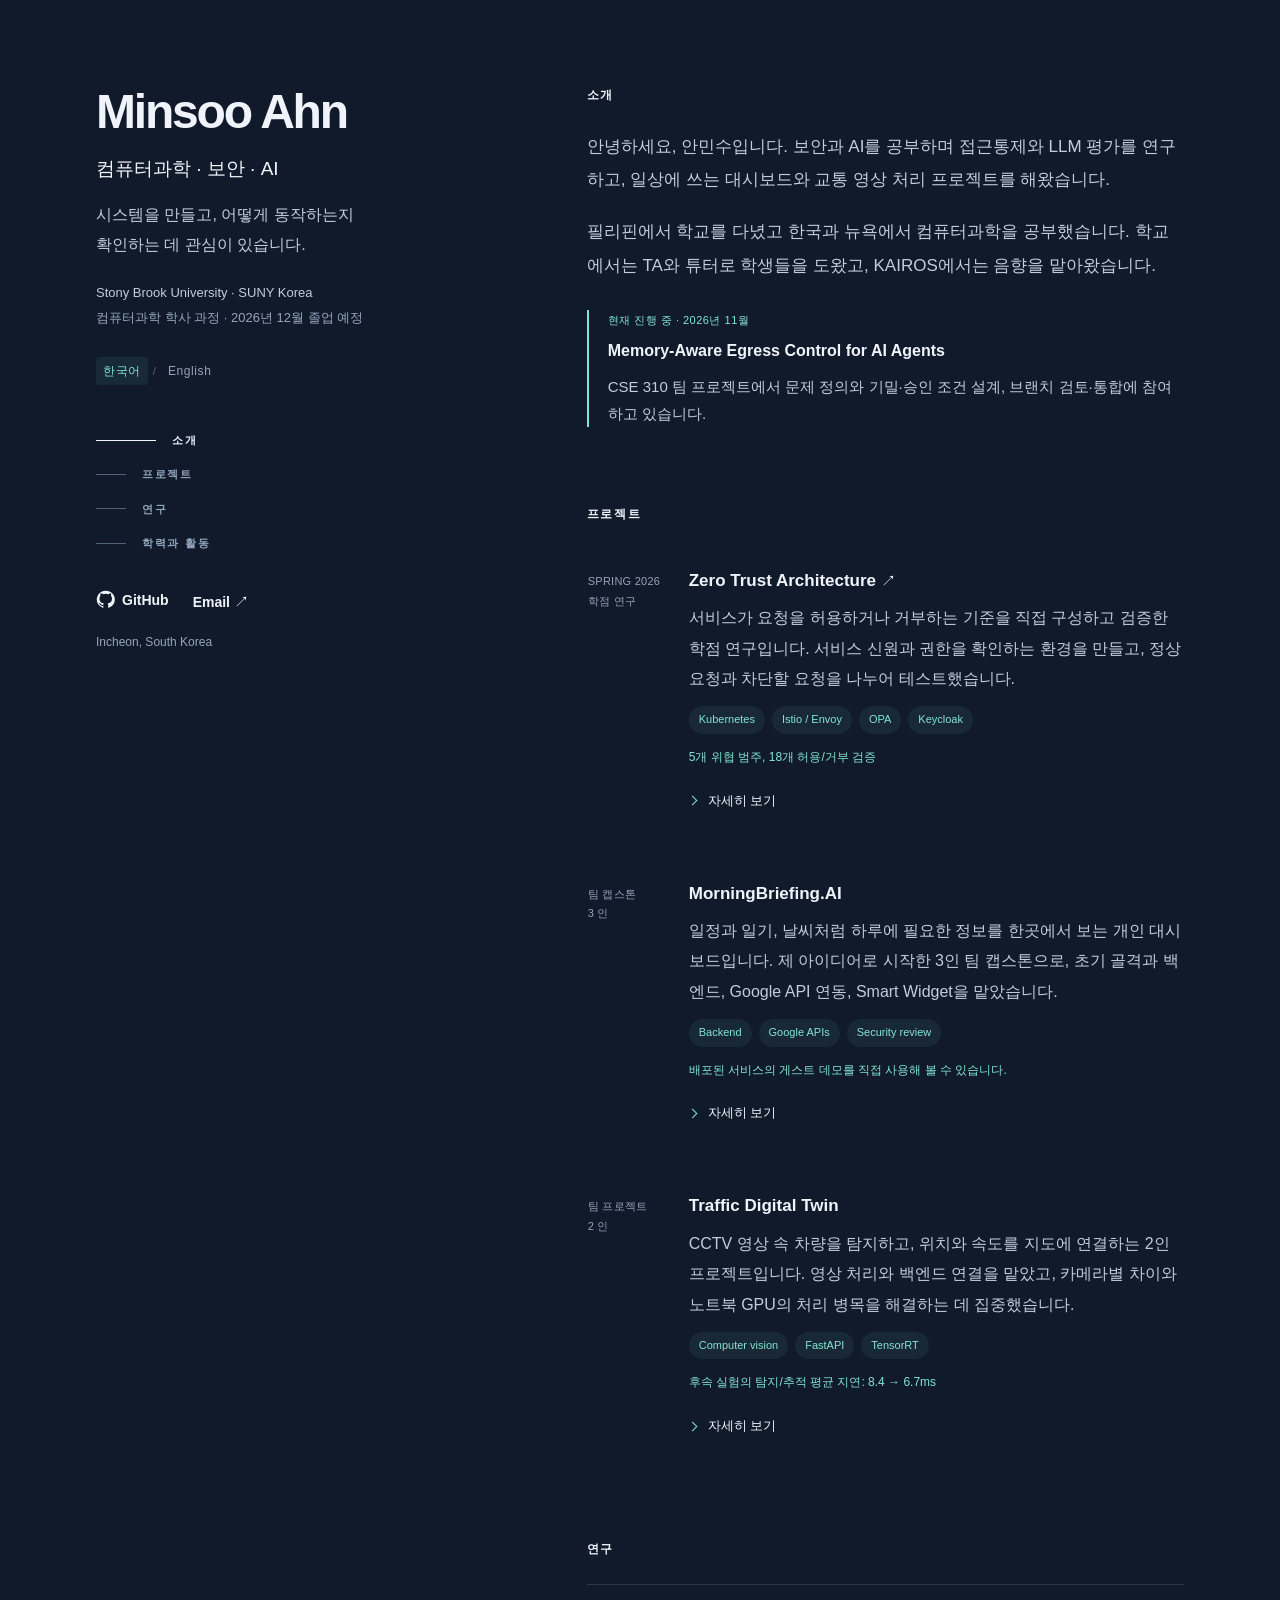
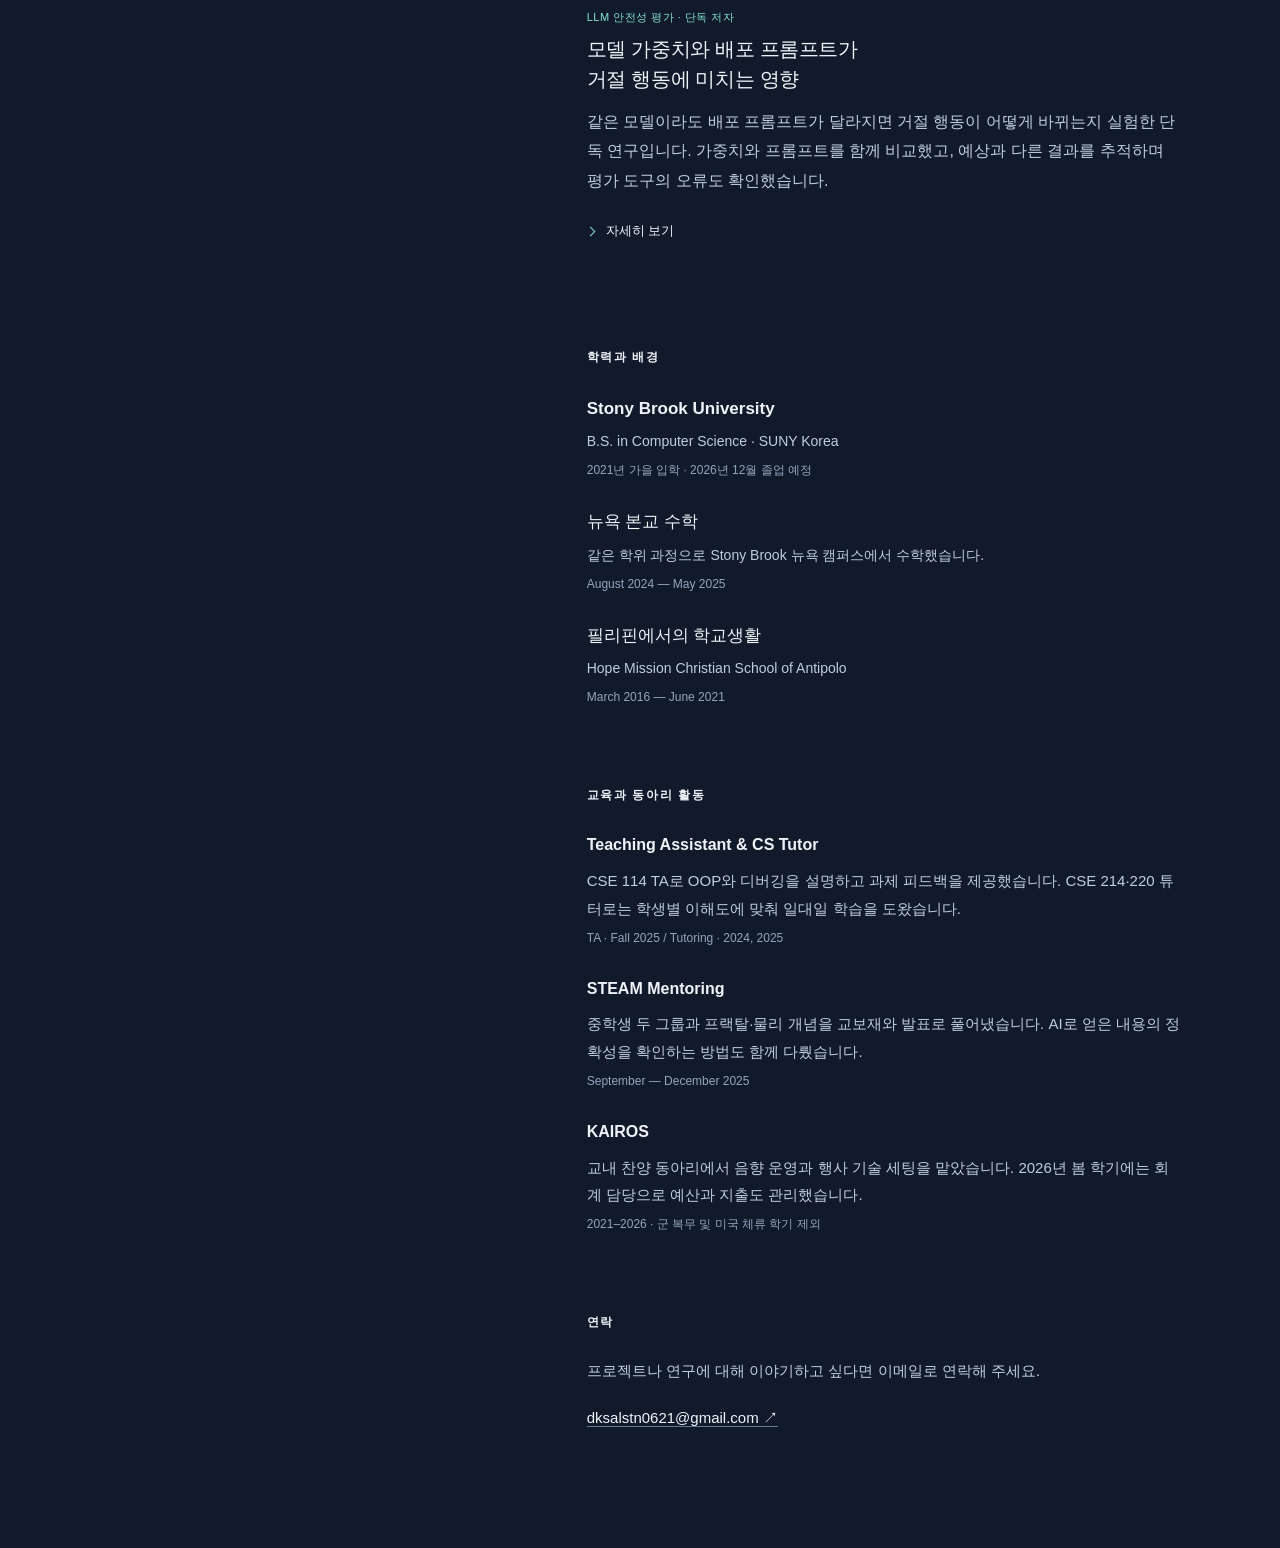
==== index.html @ b1fc82f6 "Publish bilingual personal portfolio" ====
<!doctype html>
<html lang="ko">
<head>
<meta charset="utf-8"><meta name="viewport" content="width=device-width,initial-scale=1">
<meta name="description" content="Minsoo Ahn — computer science, security, and AI. Projects, research, and life at SUNY Korea.">
<title>Minsoo Ahn | Projects & Research</title>
<style>
:root{color-scheme:dark;--bg:#101a2b;--text:#c1ccdc;--title:#f0f4fa;--muted:#93a5bd;--accent:#83e5d0;--line:#29374b}*{box-sizing:border-box}html{scroll-behavior:smooth;scroll-padding-top:44px}body{margin:0;background:var(--bg);color:var(--text);font-family:Inter,"Segoe UI","Noto Sans KR",Arial,sans-serif;font-size:17px;line-height:1.85;-webkit-font-smoothing:antialiased}::selection{background:#83e5d0;color:#101a2b}a{color:inherit;text-decoration:none}a:hover{color:var(--accent)}a:focus-visible,button:focus-visible,summary:focus-visible{outline:2px solid var(--accent);outline-offset:6px}button{font:inherit;cursor:pointer}.skip{position:absolute;top:-80px;left:20px;background:var(--accent);color:var(--bg);padding:8px 16px}.skip:focus{top:10px}.layout{max-width:1216px;margin:auto;padding:0 64px;display:grid;grid-template-columns:44% 56%;gap:0}.profile{position:sticky;top:0;height:100vh;max-height:1050px;padding:86px 52px 45px 0;display:flex;flex-direction:column}.name{font-size:48px;line-height:1.1;letter-spacing:-2.2px;font-weight:720;margin:0 0 16px;color:var(--title)}.role{color:var(--title);font-size:19px;line-height:1.5;margin:0 0 17px;font-weight:500}.lede{font-size:16px;line-height:1.85;max-width:290px;margin:0}.school{font-size:13px;line-height:1.9;margin-top:22px;color:var(--muted)}.school strong{font-weight:500;color:var(--text)}.language{display:flex;gap:5px;margin-top:26px;align-items:center}.language button{background:none;border:0;padding:3px 7px;color:var(--muted);font-size:12px;letter-spacing:.05em}.language button[aria-pressed=true]{color:var(--accent);background:#83e5d014;border-radius:3px}.language span{font-size:11px;color:#54657c}nav{display:grid;gap:14px;margin-top:45px}nav a{display:flex;align-items:center;gap:16px;font-size:11px;font-weight:650;letter-spacing:1.7px;color:var(--muted);width:max-content}nav a:before{content:"";height:1px;width:30px;background:#52627a;transition:width .2s}nav a:hover,nav a[aria-current=true]{color:var(--title)}nav a:hover:before,nav a[aria-current=true]:before{width:60px;background:var(--title)}.social{display:flex;gap:24px;margin-top:auto;padding-top:35px;font-size:14px;font-weight:550;color:var(--title)}.social svg{width:19px;height:19px;vertical-align:-4px;margin-right:7px}.location{margin-top:15px;color:var(--muted);font-size:12px}main{padding:84px 0 40px 12px;min-width:0}section{margin-bottom:76px;scroll-margin-top:35px}h2{font-size:12px;letter-spacing:1.6px;font-weight:650;color:var(--title);margin:0 0 24px;text-transform:uppercase}p{margin:0 0 19px}strong{font-weight:550;color:var(--title)}.about p{line-height:1.95}.inline{color:var(--title);border-bottom:1px solid #65768e}.current{border-left:2px solid var(--accent);padding-left:19px;margin-top:28px}.eyebrow{font-size:11px;letter-spacing:.5px;color:var(--accent);margin-bottom:6px}.current h3{font-size:16px;color:var(--title);margin:0 0 7px;font-weight:550}.current p{font-size:15px;line-height:1.8;margin:0}.entry{display:grid;grid-template-columns:84px 1fr;gap:17px;margin:0 -17px 15px;padding:18px 17px;border:1px solid transparent;border-radius:6px;transition:background .15s,border-color .15s}.entry:hover{background:#c1ccdc05;border-color:#c1ccdc12}.entry .date{font-size:11px;line-height:1.8;color:var(--muted);padding-top:4px;letter-spacing:.25px}.entry h3{font-size:17px;line-height:1.55;color:var(--title);font-weight:550;margin:0 0 9px}.entry h3 a:hover{color:var(--accent)}.entry p{font-size:15px;line-height:1.9;margin-bottom:12px}.entry .detail{font-size:14px;color:var(--muted)}.tags{display:flex;flex-wrap:wrap;gap:7px;font-size:11px;line-height:1.6}.tags span{color:var(--accent);background:#83e5d011;border-radius:20px;padding:5px 10px}.paper{padding:22px 0;border-top:1px solid var(--line)}.paper h3{font-size:20px;line-height:1.5;margin:0 0 13px;color:var(--title);font-weight:550;letter-spacing:-.35px}.paper p{font-size:15px}.small-link{font-size:13px;font-weight:550;color:var(--accent)}.school-entry{margin-bottom:25px}.school-entry h3{font-size:17px;font-weight:550;color:var(--title);margin:0 0 5px}.school-entry p{font-size:14px;margin:0 0 4px}.meta{color:var(--muted);font-size:12px}.community-item{margin-bottom:25px}.community-item h3{font-size:16px;font-weight:550;color:var(--title);margin:0 0 7px}.community-item p{font-size:15px;margin-bottom:4px}.contact{font-size:15px}[hidden]{display:none!important}body[data-lang=ko] [lang=en],body[data-lang=en] [lang=ko]{display:none}.arrow{font-size:15px;display:inline-block;transition:transform .15s}a:hover .arrow{transform:translate(2px,-2px)}@media(min-width:1500px){.layout{max-width:1320px;grid-template-columns:45% 55%;padding:0 90px}.profile{padding-top:105px}main{padding-top:103px}}@media(max-width:960px){.layout{display:block;max-width:760px;padding:0 36px}.profile{position:relative;height:auto;max-height:none;padding:60px 0 40px}.name{font-size:43px}.lede{max-width:450px}.school{margin-top:16px}.language{position:absolute;right:0;top:36px}nav{display:flex;gap:22px;flex-wrap:wrap;margin-top:30px}nav a:before{display:none}nav a{letter-spacing:.7px}.social{margin-top:25px;padding-top:0}.location{margin-top:8px}main{padding:22px 0 35px}section{margin-bottom:60px}}@media(max-width:480px){body{font-size:16px}.layout{padding:0 24px}.profile{padding-top:69px}.name{font-size:40px}.role{font-size:17px}.lede{font-size:15px}.language{top:19px;right:-7px}.entry{grid-template-columns:1fr;gap:6px;margin-left:-10px;margin-right:-10px;padding:14px 10px}.entry .date{padding:0}.entry .date br{display:none}.entry h3{font-size:17px}nav{gap:16px}nav a{font-size:10px}main{padding-top:15px}.paper h3{font-size:19px}.social{gap:23px}}@media(prefers-reduced-motion:reduce){html{scroll-behavior:auto}*{transition:none!important}}

.artifact{margin:20px 0 8px}.artifact a.image-link{display:block;border:1px solid #364359;border-radius:5px;overflow:hidden;background:#152033}.artifact img{display:block;width:100%;height:auto;transition:opacity .2s}.artifact a:hover img{opacity:.88}.artifact figcaption{font-size:12px;line-height:1.8;color:var(--muted);margin-top:10px}.artifact-links{display:flex;flex-wrap:wrap;gap:18px;font-size:12px;color:var(--accent);margin-top:12px}.results{display:flex;gap:29px;margin:17px 0 12px}.results div{display:flex;flex-direction:column-reverse}.results dd{margin:0;color:var(--title);font-size:27px;line-height:1.35;letter-spacing:-.6px}.results dt{font-size:11px;color:var(--muted)}.poster-row{display:grid;grid-template-columns:76px 1fr;gap:17px;align-items:center;margin-top:20px}.poster-row img{display:block;width:76px;height:auto;border-radius:3px}.poster-row p{font-size:12px;line-height:1.8;margin:6px 0 0;color:var(--muted)}.performance{margin-top:21px;border-top:1px solid var(--line);padding-top:16px}.performance h4{font-size:13px;font-weight:550;color:var(--title);margin:0 0 14px}.bar-row{display:grid;grid-template-columns:105px 1fr 52px;align-items:center;gap:10px;margin:9px 0;font-size:11px}.bar-track{height:7px;background:#263449;border-radius:2px;overflow:hidden}.bar{height:100%;background:#8195b2}.bar.fast{background:var(--accent)}.bar-row strong{font-size:12px;text-align:right;white-space:nowrap}.performance .conditions{font-size:11px;color:var(--muted);line-height:1.8;margin-top:12px}.research-figure{margin-top:24px}.research-figure .image-link{background:white;padding:9px}.artifact-note{font-size:11px;color:var(--muted);margin-top:8px}.entry p{font-size:16px}.paper p{font-size:16px}@media(max-width:480px){.results{gap:23px}.bar-row{grid-template-columns:92px 1fr 51px;gap:8px}.artifact figcaption{font-size:12px}}

.entry{margin-bottom:25px}.takeaway{font-size:12px!important;line-height:1.8!important;color:var(--accent);margin:13px 0 7px!important}.project-details{margin-top:15px}.project-details summary{list-style:none;cursor:pointer;display:flex;align-items:center;gap:10px;width:max-content;max-width:100%;padding:5px 0;color:var(--title);font-size:13px;font-weight:500}.project-details summary::-webkit-details-marker{display:none}.project-details summary:before{content:"";display:block;width:6px;height:6px;border-right:1px solid var(--accent);border-bottom:1px solid var(--accent);transform:rotate(-45deg);margin-right:2px;transition:transform .15s}.project-details[open] summary:before{transform:rotate(45deg)}.project-details summary:hover{color:var(--accent)}.project-details .when-open{display:none}.project-details[open] .when-open{display:inline}.project-details[open] .when-closed{display:none}.details-content{border-top:1px solid var(--line);margin-top:17px;padding-top:21px}.project-story p{font-size:16px!important;line-height:1.95!important;margin-bottom:19px!important}.project-story{margin-bottom:27px}.sr-only{position:absolute;width:1px;height:1px;padding:0;margin:-1px;overflow:hidden;clip:rect(0,0,0,0);white-space:nowrap;border:0}.paper .project-details{margin-top:16px}.about p{margin-bottom:19px}@media(max-width:480px){.project-details summary{min-height:44px}.entry{margin-bottom:25px}.project-story p{font-size:16px!important}}

@media(min-width:961px) and (max-height:720px){.profile{padding-top:35px;padding-bottom:20px}.school{margin-top:15px}.language{margin-top:17px}nav{margin-top:28px;gap:10px}.social{padding-top:22px}.location{margin-top:10px}}
</style>
</head>
<body data-lang="ko">
<a class="skip" href="#content"><span lang="ko">본문으로 이동</span><span lang="en">Skip to content</span></a>
<div class="layout">
<header class="profile">
<div>
<h1 class="name">Minsoo Ahn</h1>
<p class="role"><span lang="ko">컴퓨터과학 · 보안 · AI</span><span lang="en">Computer Science · Security · AI</span></p>
<p class="lede"><span lang="ko">시스템을 만들고, 어떻게 동작하는지<br>확인하는 데 관심이 있습니다.</span><span lang="en">Interested in building systems<br>and understanding how they behave.</span></p>
<p class="school"><strong>Stony Brook University · SUNY Korea</strong><br><span lang="ko">컴퓨터과학 학사 과정 · 2026년 12월 졸업 예정</span><span lang="en">B.S. in Computer Science · Expected Dec 2026</span></p>
<div class="language" role="group" aria-label="Language"><button type="button" data-language="ko" aria-pressed="true">한국어</button><span>/</span><button type="button" data-language="en" aria-pressed="false">English</button></div>
<nav aria-label="Main navigation">
<a href="#about" aria-current="true"><span lang="ko">소개</span><span lang="en">ABOUT</span></a>
<a href="#projects"><span lang="ko">프로젝트</span><span lang="en">PROJECTS</span></a>
<a href="#research"><span lang="ko">연구</span><span lang="en">RESEARCH</span></a>
<a href="#background"><span lang="ko">학력과 활동</span><span lang="en">BACKGROUND</span></a>
</nav>
</div>
<div><div class="social"><a href="https://github.com/MinsooAhn02" target="_blank" rel="noopener noreferrer"><svg viewBox="0 0 24 24" fill="currentColor" aria-hidden="true"><path d="M12 .9a11.1 11.1 0 0 0-3.5 21.6c.6.1.8-.2.8-.5v-2c-3.4.7-4.1-1.4-4.1-1.4-.5-1.3-1.3-1.6-1.3-1.6-1.1-.8.1-.7.1-.7 1.2.1 1.8 1.2 1.8 1.2 1 1.8 2.7 1.3 3.4 1 .1-.8.4-1.3.8-1.6-2.7-.3-5.6-1.4-5.6-6.2 0-1.4.5-2.5 1.3-3.4-.1-.3-.6-1.6.1-3.3 0 0 1-.3 3.4 1.3a11.7 11.7 0 0 1 6.2 0C17.8 3.7 18.8 4 18.8 4c.7 1.7.2 3 .1 3.3.8.9 1.3 2 1.3 3.4 0 4.8-2.9 5.9-5.6 6.2.4.4.8 1.1.8 2.2V22c0 .3.2.6.8.5A11.1 11.1 0 0 0 12 .9Z"/></svg>GitHub</a><a href="mailto:dksalstn0621@gmail.com">Email <span class="arrow">↗</span></a></div><p class="location">Incheon, South Korea</p></div>
</header>
<main id="content">
<section id="about" class="about"><h2><span lang="ko">소개</span><span lang="en">About</span></h2>
<p lang="ko">안녕하세요, 안민수입니다. 보안과 AI를 공부하며 접근통제와 LLM 평가를 연구하고, 일상에 쓰는 대시보드와 교통 영상 처리 프로젝트를 해왔습니다.</p>
<p lang="en">Hi, I'm Minsoo. I study security and AI, with work ranging from access control and LLM evaluation to a personal dashboard and traffic video processing.</p>
<p lang="ko">필리핀에서 학교를 다녔고 한국과 뉴욕에서 컴퓨터과학을 공부했습니다. 학교에서는 TA와 튜터로 학생들을 도왔고, KAIROS에서는 음향을 맡아왔습니다.</p>
<p lang="en">I went to school in the Philippines and studied computer science in Korea and New York. On campus, I've supported students as a TA and tutor, and worked on sound for KAIROS.</p>
<div class="current"><div class="eyebrow"><span lang="ko">현재 진행 중 · 2026년 11월</span><span lang="en">CURRENTLY · NOVEMBER 2026</span></div><h3>Memory-Aware Egress Control for AI Agents</h3><p lang="ko">CSE 310 팀 프로젝트에서 문제 정의와 기밀·승인 조건 설계, 브랜치 검토·통합에 참여하고 있습니다.</p><p lang="en">Contributing to problem definition, confidentiality and approval conditions, and branch review and integration in a CSE 310 team project.</p></div>
</section>
<section id="projects"><h2><span lang="ko">프로젝트</span><span lang="en">Selected projects</span></h2>
<article class="entry"><div class="date">SPRING 2026<br> <span lang="ko">학점 연구</span><span lang="en">RESEARCH</span></div><div><h3><a href="https://github.com/MinsooAhn02/ZTA_architecture" target="_blank" rel="noopener noreferrer">Zero Trust Architecture <span class="arrow">↗</span></a></h3><p lang="ko">서비스가 요청을 허용하거나 거부하는 기준을 직접 구성하고 검증한 학점 연구입니다. 서비스 신원과 권한을 확인하는 환경을 만들고, 정상 요청과 차단할 요청을 나누어 테스트했습니다.</p><p lang="en">An independent-study project on how services decide which requests to allow. Built identity and authorization controls, then tested both legitimate requests and requests that should be denied.</p><div class="tags"><span>Kubernetes</span><span>Istio / Envoy</span><span>OPA</span><span>Keycloak</span></div><p class="takeaway"><span lang="ko">5개 위협 범주, 18개 허용/거부 검증</span><span lang="en">5 scenario categories, 18 allow/deny checks</span></p><details class="project-details"><summary><span class="when-closed"><span lang="ko">자세히 보기</span><span lang="en">More details</span></span><span class="when-open"><span lang="ko">접기</span><span lang="en">Show less</span></span><span class="sr-only">: Zero Trust Architecture</span></summary><div class="details-content"><div class="project-story"><p lang="ko">화이트해커 교육에서 Zero Trust를 접한 뒤, 실제 요청이 어떤 기준으로 허용되고 거부되는지 확인해 보고 싶어 교수님께 연구를 제안했습니다. Windows의 WSL 환경에 Kubernetes 샌드박스를 만들고 Istio/Envoy, Keycloak, OPA를 연결했습니다. 매주 구현한 내용과 판단을 설명하고 피드백을 받아 다음 실험에 반영했습니다.</p><p lang="ko">처음에는 가능한 위협을 넓게 다루려 했지만, 그대로는 연구 범위를 정하기 어려웠습니다. 다섯 위협 범주로 좁힌 뒤 정상 요청과 거부되어야 할 요청을 구분해 18개 테스트를 직접 설계하고 실행했습니다. 각 요청이 왜 통과하거나 막혔는지 로그로 확인했습니다.</p><p lang="ko">개념으로 배운 원칙을 실제 시스템에 옮기려면 신뢰할 구성 요소와 검증할 범위를 구체적으로 정해야 했습니다. 아래 자료는 학기 프로젝트에서 확인한 서비스 연결과 테스트 결과입니다.</p><p lang="en">After encountering Zero Trust in a white-hat security course, I proposed an independent study to my professor to see how it works on real requests. I built a Kubernetes sandbox on Windows/WSL and connected Istio/Envoy, Keycloak, and OPA. Each week, I explained my implementation and decisions, then used the feedback to plan the next experiment.</p><p lang="en">I initially tried to cover a broad range of threats, which made the scope difficult to finish. I narrowed it to five categories and designed and ran 18 tests covering requests that should pass and requests that should be denied. Logs helped me check why each request received its result.</p><p lang="en">Turning the principle into a working system required concrete decisions about which components to trust and what to verify. The materials below show the service connections and validation results from the original course project.</p></div>
<dl class="results"><div><dt><span lang="ko">허용·거부 검증</span><span lang="en">allow / deny checks</span></dt><dd>18</dd></div><div><dt><span lang="ko">위협 범주</span><span lang="en">scenario categories</span></dt><dd>5</dd></div></dl>
<figure class="artifact"><a class="image-link" href="assets/zta-topology.png" target="_blank" rel="noopener noreferrer" aria-label="Open Kiali topology image"><img src="assets/zta-topology.png" alt="Kiali service topology showing frontend, backend and test client traffic" loading="lazy" width="719" height="632"></a><figcaption><span lang="ko">실제 Kiali 서비스 토폴로지. 학기 프로젝트의 18개 허용·거부 검증에서 기대한 결과를 확인했습니다.</span><span lang="en">Actual Kiali service topology. All 18 original project allow/deny checks matched their expected outcomes.</span></figcaption></figure>
<div class="artifact-links"><a href="https://github.com/MinsooAhn02/ZTA_architecture/blob/7da747f627fc7f0cb1610208877a1344401f2c87/evidence/test-results.txt" target="_blank" rel="noopener noreferrer"><span lang="ko">검증 로그</span><span lang="en">Validation log</span> ↗</a></div>
</div></details></div></article>
<article class="entry"><div class="date"><span lang="ko">팀 캡스톤</span><span lang="en">TEAM CAPSTONE</span><br> 3 <span lang="ko">인</span><span lang="en">PEOPLE</span></div><div><h3>MorningBriefing.AI</h3><p lang="ko">일정과 일기, 날씨처럼 하루에 필요한 정보를 한곳에서 보는 개인 대시보드입니다. 제 아이디어로 시작한 3인 팀 캡스톤으로, 초기 골격과 백엔드, Google API 연동, Smart Widget을 맡았습니다.</p><p lang="en">A personal dashboard for schedules, diary entries, weather, and other daily information. A three-person capstone that began with my idea; I contributed the initial scaffold, backend, Google API integration, and Smart Widget.</p><div class="tags"><span>Backend</span><span>Google APIs</span><span>Security review</span></div><p class="takeaway"><span lang="ko">배포된 서비스의 게스트 데모를 직접 사용해 볼 수 있습니다.</span><span lang="en">The deployed app can be explored without signing in.</span></p><details class="project-details"><summary><span class="when-closed"><span lang="ko">자세히 보기</span><span lang="en">More details</span></span><span class="when-open"><span lang="ko">접기</span><span lang="en">Show less</span></span><span class="sr-only">: MorningBriefing.AI</span></summary><div class="details-content"><div class="project-story"><p lang="ko">여러 서비스에 흩어진 일상 정보를 한 화면에 모으는 대시보드를 제안하고 팀원 두 명과 만들었습니다. 기능을 따로 구현하는 것뿐 아니라 Google 인증과 외부 API, 저장된 데이터가 실제 화면까지 이어지게 연결하는 일이 필요했습니다. 저는 초기 골격과 백엔드, Google API 연동, Smart Widget에 참여했습니다.</p><p lang="ko">여러 API가 얽히면서 문제가 생겼을 때는 새 기능을 계속 늘리기보다 이미 구현한 기능을 먼저 안정화한 뒤 다음 단계로 넘어갔습니다. 팀원이 만든 부분도 연결과 보안 관점에서 함께 검토했습니다.</p><p lang="ko">일정과 일기가 쌓이는 서비스인 만큼 정보가 어디에 저장되고 전달되는지도 살폈습니다. 외부 AI API 비밀키는 처음부터 서버 함수에서 처리하도록 설계했고, Google 로그인 갱신 토큰은 브라우저 저장 대상에서 제외했습니다. 학기가 끝난 뒤에는 일기 종단간 암호화를 추가했습니다. 아래는 개인 계정에 접속하지 않고도 살펴볼 수 있는 실제 게스트 화면입니다.</p><p lang="en">I proposed a dashboard that brings everyday information from separate services into one screen, then built it with two teammates. Beyond implementing individual features, we needed Google authentication, external APIs, and stored data to work together in the interface. My contributions included the initial scaffold, backend, Google API integration, and Smart Widget.</p><p lang="en">When problems emerged between APIs, I focused on stabilizing existing features before moving on to the next one. I also reviewed teammates' work for integration and security issues.</p><p lang="en">Because the app collects schedules and diary entries, I looked at where information is stored and sent. External AI API secrets were handled by server functions from the start, and Google refresh tokens were excluded from browser storage. After the semester, I added end-to-end encryption for diary entries. The screenshot below is the actual guest experience, without accessing a personal account.</p></div>
<figure class="artifact"><a class="image-link" href="assets/morningbriefing-demo.png" target="_blank" rel="noopener noreferrer" aria-label="Open MorningBriefing demo screenshot"><img src="assets/morningbriefing-demo.png" alt="MorningBriefing actual guest demo: AI briefing, calendar, weather, stocks and trends" loading="lazy" width="1257" height="913"></a><figcaption><span lang="ko">배포된 서비스의 실제 게스트 데모 화면. 일정·날씨·주가 등은 데모용 샘플 데이터입니다.</span><span lang="en">Actual guest demo of the deployed app. Schedules, weather and market figures are sample data.</span></figcaption></figure>
<div class="artifact-links"><a href="https://morningbriefing.dksalstn0621.workers.dev" target="_blank" rel="noopener noreferrer"><span lang="ko">직접 사용해 보기</span><span lang="en">Try the demo</span> ↗</a><a href="https://github.com/MinsooAhn02/CSE_416_3pip" target="_blank" rel="noopener noreferrer">GitHub ↗</a></div>
</div></details></div></article>
<article class="entry"><div class="date"><span lang="ko">팀 프로젝트</span><span lang="en">TEAM PROJECT</span><br> 2 <span lang="ko">인</span><span lang="en">PEOPLE</span></div><div><h3>Traffic Digital Twin</h3><p lang="ko">CCTV 영상 속 차량을 탐지하고, 위치와 속도를 지도에 연결하는 2인 프로젝트입니다. 영상 처리와 백엔드 연결을 맡았고, 카메라별 차이와 노트북 GPU의 처리 병목을 해결하는 데 집중했습니다.</p><p lang="en">A two-person project connecting vehicle detection in CCTV footage to positions and speeds on a map. I worked on video processing and backend integration, with a focus on camera differences and laptop GPU bottlenecks.</p><div class="tags"><span>Computer vision</span><span>FastAPI</span><span>TensorRT</span></div><p class="takeaway"><span lang="ko">후속 실험의 탐지/추적 평균 지연: 8.4 → 6.7ms</span><span lang="en">Later benchmark, mean detection/tracking latency: 8.4 → 6.7ms</span></p><details class="project-details"><summary><span class="when-closed"><span lang="ko">자세히 보기</span><span lang="en">More details</span></span><span class="when-open"><span lang="ko">접기</span><span lang="en">Show less</span></span><span class="sr-only">: Traffic Digital Twin</span></summary><div class="details-content"><div class="project-story"><p lang="ko">CCTV 영상에 차량 탐지 모델을 연결해 교통 상황을 지도에서 볼 수 있게 하자는 아이디어에서 시작했습니다. 두 사람 모두 컴퓨터 비전이 처음이라 필요한 원리를 공부하며 구현 방향을 정했습니다. 저는 알고리즘과 데이터 준비, OpenCV 영상 처리, FastAPI 연결을 맡았고 중간 결과를 함께 보며 접근을 보완했습니다.</p><p lang="ko">카메라마다 촬영 각도와 위치가 다르고 움직임도 있어, 한 영상에 맞춘 방식이 다른 영상에서는 그대로 통하지 않았습니다. 변수를 하나씩 확인하며 위치와 속도 추정 방식을 다듬었습니다. 노트북 GPU의 추론이 입력을 따라가지 못했을 때는 TensorRT 사용을 제안하고 모델을 엔진으로 변환했습니다.</p><p lang="ko">후속 보고서에서는 같은 조건으로 처리 시간을 비교했습니다. 탐지/추적 단계의 평균 지연은 PyTorch CUDA 8.4ms, TensorRT FP16 6.7ms였습니다. 아래에 측정 조건과 실제 화면, 초기 Showcase 포스터를 함께 정리했습니다. 화면과 포스터, 벤치마크는 각각의 버전과 조건을 구분해 보아야 합니다.</p><p lang="en">The project began with an idea to connect CCTV vehicle detection to a map of traffic conditions. Computer vision was new to both of us, so we studied the relevant concepts while deciding how to build it. I worked on algorithms, data preparation, OpenCV processing, and FastAPI integration, and we reviewed intermediate results together.</p><p lang="en">Camera angles, positions, and movement varied, so an approach that worked for one video did not transfer directly to another. I checked the variables one at a time to refine position and speed estimation. When inference on the laptop GPU could not keep up with the input, I proposed TensorRT and converted the model into an engine.</p><p lang="en">A later report compared processing time under the same conditions: mean detection/tracking latency was 8.4ms with PyTorch CUDA and 6.7ms with TensorRT FP16. The conditions, actual interface, and earlier Showcase poster are collected below. They represent different versions and inputs, which are labeled separately.</p></div>
<figure class="artifact"><a class="image-link" href="assets/digital-twin-detection.png" target="_blank" rel="noopener noreferrer" aria-label="Open vehicle detection screenshot"><img src="assets/digital-twin-detection.png" alt="Traffic Digital Twin interface with vehicle detection boxes over a road camera feed" loading="lazy" width="713" height="472"></a><figcaption><span lang="ko">보고서에 수록된 실제 차량 탐지 화면. 아래 벤치마크와는 다른 영상입니다.</span><span lang="en">Actual vehicle detection UI from the report. This image is a different video from the benchmark below.</span></figcaption></figure>
<div class="performance"><h4><span lang="ko">탐지·추적 평균 처리 시간</span><span lang="en">Mean detection & tracking latency</span></h4><div class="bar-row"><span>PyTorch CUDA</span><div class="bar-track"><div class="bar" style="width:100%"></div></div><strong>8.4 ms</strong></div><div class="bar-row"><span>TensorRT FP16</span><div class="bar-track"><div class="bar fast" style="width:79.7619%"></div></div><strong>6.7 ms</strong></div><p class="conditions"><span lang="ko">YOLO26m · RTX 4070 Laptop 8GB · 야간 ITS 영상 1,000프레임/실행 · 워밍업 20프레임 제외 · OC-SORT 고정. YOLO+BoxMOT 단계 측정이며 전체 앱 속도가 아닙니다.</span><span lang="en">YOLO26m · RTX 4070 Laptop 8GB · 1,000 nighttime ITS frames/run · 20 warmup frames excluded · fixed OC-SORT. Measures the YOLO+BoxMOT stage, not the full app.</span></p></div>
<div class="poster-row"><a href="assets/digital-twin-showcase.pdf" target="_blank" rel="noopener noreferrer" aria-label="Open Digital Twin Showcase poster PDF"><img src="assets/digital-twin-poster.png" alt="Digital Twin Spring 2026 Showcase poster by Minsoo Ahn and Dahyun Kwon" loading="lazy" width="1132" height="1600"></a><div><a class="small-link" href="assets/digital-twin-showcase.pdf" target="_blank" rel="noopener noreferrer"><span lang="ko">Showcase 포스터 보기</span><span lang="en">View Showcase poster</span> ↗</a><p><span lang="ko">Spring 2026 · 초기 YOLOv8 버전의 발표 자료. 포스터 수치와 후속 YOLO26 벤치마크는 버전이 다릅니다.</span><span lang="en">Spring 2026 · Earlier YOLOv8 presentation. Its figures belong to a different version from the later YOLO26 benchmark above.</span></p></div></div>
<div class="artifact-links"><a href="https://github.com/MinsooAhn02/DigitalTwin" target="_blank" rel="noopener noreferrer">GitHub ↗</a><a href="https://github.com/MinsooAhn02/DigitalTwin/blob/b2edc1c6c0b178bdbb6f8579c4d9b0982d123a8b/report/report_base.tex#L550-L579" target="_blank" rel="noopener noreferrer"><span lang="ko">측정 조건과 결과</span><span lang="en">Benchmark details</span> ↗</a></div>
</div></details></div></article>
</section>
<section id="research"><h2><span lang="ko">연구</span><span lang="en">Research</span></h2><article class="paper"><div class="eyebrow"><span lang="ko">LLM 안전성 평가 · 단독 저자</span><span lang="en">LLM SAFETY EVALUATION · SOLE AUTHOR</span></div><h3><span lang="ko">모델 가중치와 배포 프롬프트가<br>거절 행동에 미치는 영향</span><span lang="en">How model weights and deployment prompts interact in refusal behavior</span></h3><p lang="ko">같은 모델이라도 배포 프롬프트가 달라지면 거절 행동이 어떻게 바뀌는지 실험한 단독 연구입니다. 가중치와 프롬프트를 함께 비교했고, 예상과 다른 결과를 추적하며 평가 도구의 오류도 확인했습니다.</p><p lang="en">A solo study of how deployment prompts change refusal behavior for the same model. Compared weights and prompts together, and traced unexpected results to errors in the evaluation tools.</p>
<details class="project-details"><summary><span class="when-closed"><span lang="ko">자세히 보기</span><span lang="en">More details</span></span><span class="when-open"><span lang="ko">접기</span><span lang="en">Show less</span></span><span class="sr-only">: LLM safety research</span></summary><div class="details-content"><div class="project-story"><p lang="ko">AI Summer Camp 이후 LLM 보안에 관심이 생겼고, 떠올린 생각이 실제 실험에서도 성립하는지 확인해 보고 싶었습니다. 익숙하지 않은 개념은 AI의 도움을 받아 공부하고 Kaggle에서 직접 실험을 돌렸습니다. 혼자 해결되지 않는 부분은 동료 연구자에게 조언을 구하면서 질문을 구체화했습니다.</p><p lang="ko">연구에서는 모델 가중치와 평가 요청을 유지한 채 배포 프롬프트를 바꾸어 거절 행동을 비교했습니다. 모델 자체를 평가한 결과가 실제 사용 조건에서도 유지되는지 살펴보려는 실험이었습니다. AI는 코드 구현과 분석, 글 정리에도 활용했고 실험 방향과 결과 해석은 직접 판단했습니다.</p><p lang="ko">결과가 이상하게 나온 이유를 따라가다 거절 문장의 따옴표 하나를 탐지기가 놓치고 있다는 사실을 발견했습니다. 응답 길이를 다루는 규칙도 최대 길이 도달과 자발적 종료를 혼동하고 있었습니다. 측정 기준을 고친 뒤 다시 분석해 주요 결과가 유지되는지 확인했고, 한 모델 계열과 정해진 실험 조건에서 관찰한 사례로 정리했습니다.</p><p lang="en">After an AI Summer Camp, I became interested in LLM security and wanted to test whether an idea would hold up in an experiment. I used AI to study unfamiliar concepts and ran experiments on Kaggle. When I could not resolve something alone, I asked fellow researchers for advice and refined the question.</p><p lang="en">I kept model weights and evaluation requests fixed while changing the deployment prompt to compare refusal behavior. The aim was to see whether an assessment of the model would hold across different usage conditions. I also used AI for implementation, analysis, and writing, while making the decisions about experiment direction and interpretation myself.</p><p lang="en">Following up on unexpected results, I found that the refusal detector missed a typographic apostrophe in a refusal phrase. A length rule also confused reaching the generation limit with stopping voluntarily. I corrected the measurement rules and reanalyzed the results to check whether the main findings held, keeping the conclusions within one model family and the tested conditions.</p></div><p class="artifact-note"><span lang="ko">실험 범위: Llama-3.1-8B, 조건별 유해 프롬프트 313개, 학습 시드 3개. 한 모델 계열에서 관찰한 결과입니다.</span><span lang="en">Scope: Llama-3.1-8B, 313 harmful prompts per cell, and three training seeds. The findings cover one model family.</span></p>

</div></details></article></section>
<section id="background"><h2><span lang="ko">학력과 배경</span><span lang="en">Education & background</span></h2><div class="school-entry"><h3>Stony Brook University</h3><p>B.S. in Computer Science · SUNY Korea</p><div class="meta"><span lang="ko">2021년 가을 입학 · 2026년 12월 졸업 예정</span><span lang="en">Fall 2021 — Expected December 2026</span></div></div><div class="school-entry"><h3><span lang="ko">뉴욕 본교 수학</span><span lang="en">A year in New York</span></h3><p lang="ko">같은 학위 과정으로 Stony Brook 뉴욕 캠퍼스에서 수학했습니다.</p><p lang="en">Studied at Stony Brook's New York campus as part of the same degree.</p><div class="meta">August 2024 — May 2025</div></div><div class="school-entry"><h3><span lang="ko">필리핀에서의 학교생활</span><span lang="en">School in the Philippines</span></h3><p>Hope Mission Christian School of Antipolo</p><div class="meta">March 2016 — June 2021</div></div></section>
<section id="community"><h2><span lang="ko">교육과 동아리 활동</span><span lang="en">Teaching & community</span></h2><div class="community-item"><h3>Teaching Assistant & CS Tutor</h3><p lang="ko">CSE 114 TA로 OOP와 디버깅을 설명하고 과제 피드백을 제공했습니다. CSE 214·220 튜터로는 학생별 이해도에 맞춰 일대일 학습을 도왔습니다.</p><p lang="en">Explained OOP and debugging and provided assignment feedback as a CSE 114 TA. As a CSE 214/220 tutor, offered one-to-one support tailored to each student's understanding.</p><div class="meta">TA · Fall 2025 / Tutoring · 2024, 2025</div></div><div class="community-item"><h3>STEAM Mentoring</h3><p lang="ko">중학생 두 그룹과 프랙탈·물리 개념을 교보재와 발표로 풀어냈습니다. AI로 얻은 내용의 정확성을 확인하는 방법도 함께 다뤘습니다.</p><p lang="en">Helped two groups of middle-school students explain fractals and physics through teaching materials and presentations, including how to check information obtained from AI.</p><div class="meta">September — December 2025</div></div><div class="community-item"><h3>KAIROS</h3><p lang="ko">교내 찬양 동아리에서 음향 운영과 행사 기술 세팅을 맡았습니다. 2026년 봄 학기에는 회계 담당으로 예산과 지출도 관리했습니다.</p><p lang="en">Handled sound operations and technical setup for a campus praise and worship club. Also managed its budget and expenses as Finance Officer in Spring 2026.</p><div class="meta"><span lang="ko">2021–2026 · 군 복무 및 미국 체류 학기 제외</span><span lang="en">2021–2026 · Excluding military service and semesters in the US</span></div></div></section>
<section class="contact" id="contact"><h2><span lang="ko">연락</span><span lang="en">Get in touch</span></h2><p lang="ko">프로젝트나 연구에 대해 이야기하고 싶다면 이메일로 연락해 주세요.</p><p lang="en">If you'd like to talk about a project or research, feel free to email me.</p><a class="inline" href="mailto:dksalstn0621@gmail.com">dksalstn0621@gmail.com <span class="arrow">↗</span></a></section>
</main></div>
<script>
const buttons = document.querySelectorAll('[data-language]');
function setLanguage(language) {
  if (!['ko', 'en'].includes(language)) return;
  document.body.dataset.lang = language;
  document.documentElement.lang = language;
  buttons.forEach(button => button.setAttribute('aria-pressed', String(button.dataset.language === language)));
}
buttons.forEach(button => button.addEventListener('click', () => setLanguage(button.dataset.language)));
const navigation = [...document.querySelectorAll('nav a')];
const observer = new IntersectionObserver(entries => {
  const visible = entries.filter(entry => entry.isIntersecting).sort((a,b) => a.boundingClientRect.top - b.boundingClientRect.top);
  if (!visible.length) return;
  navigation.forEach(link => link.setAttribute('aria-current', String(link.hash === '#' + visible[0].target.id)));
}, {rootMargin:'-5% 0px -55% 0px', threshold:0});
navigation.forEach(link => observer.observe(document.querySelector(link.hash)));
console.assert(document.querySelectorAll('h1').length === 1, 'One main heading required');
console.assert(navigation.every(link => document.querySelector(link.hash)), 'Navigation targets must exist');
console.assert(buttons.length === 2, 'Both languages must be available');
</script>
</body></html>
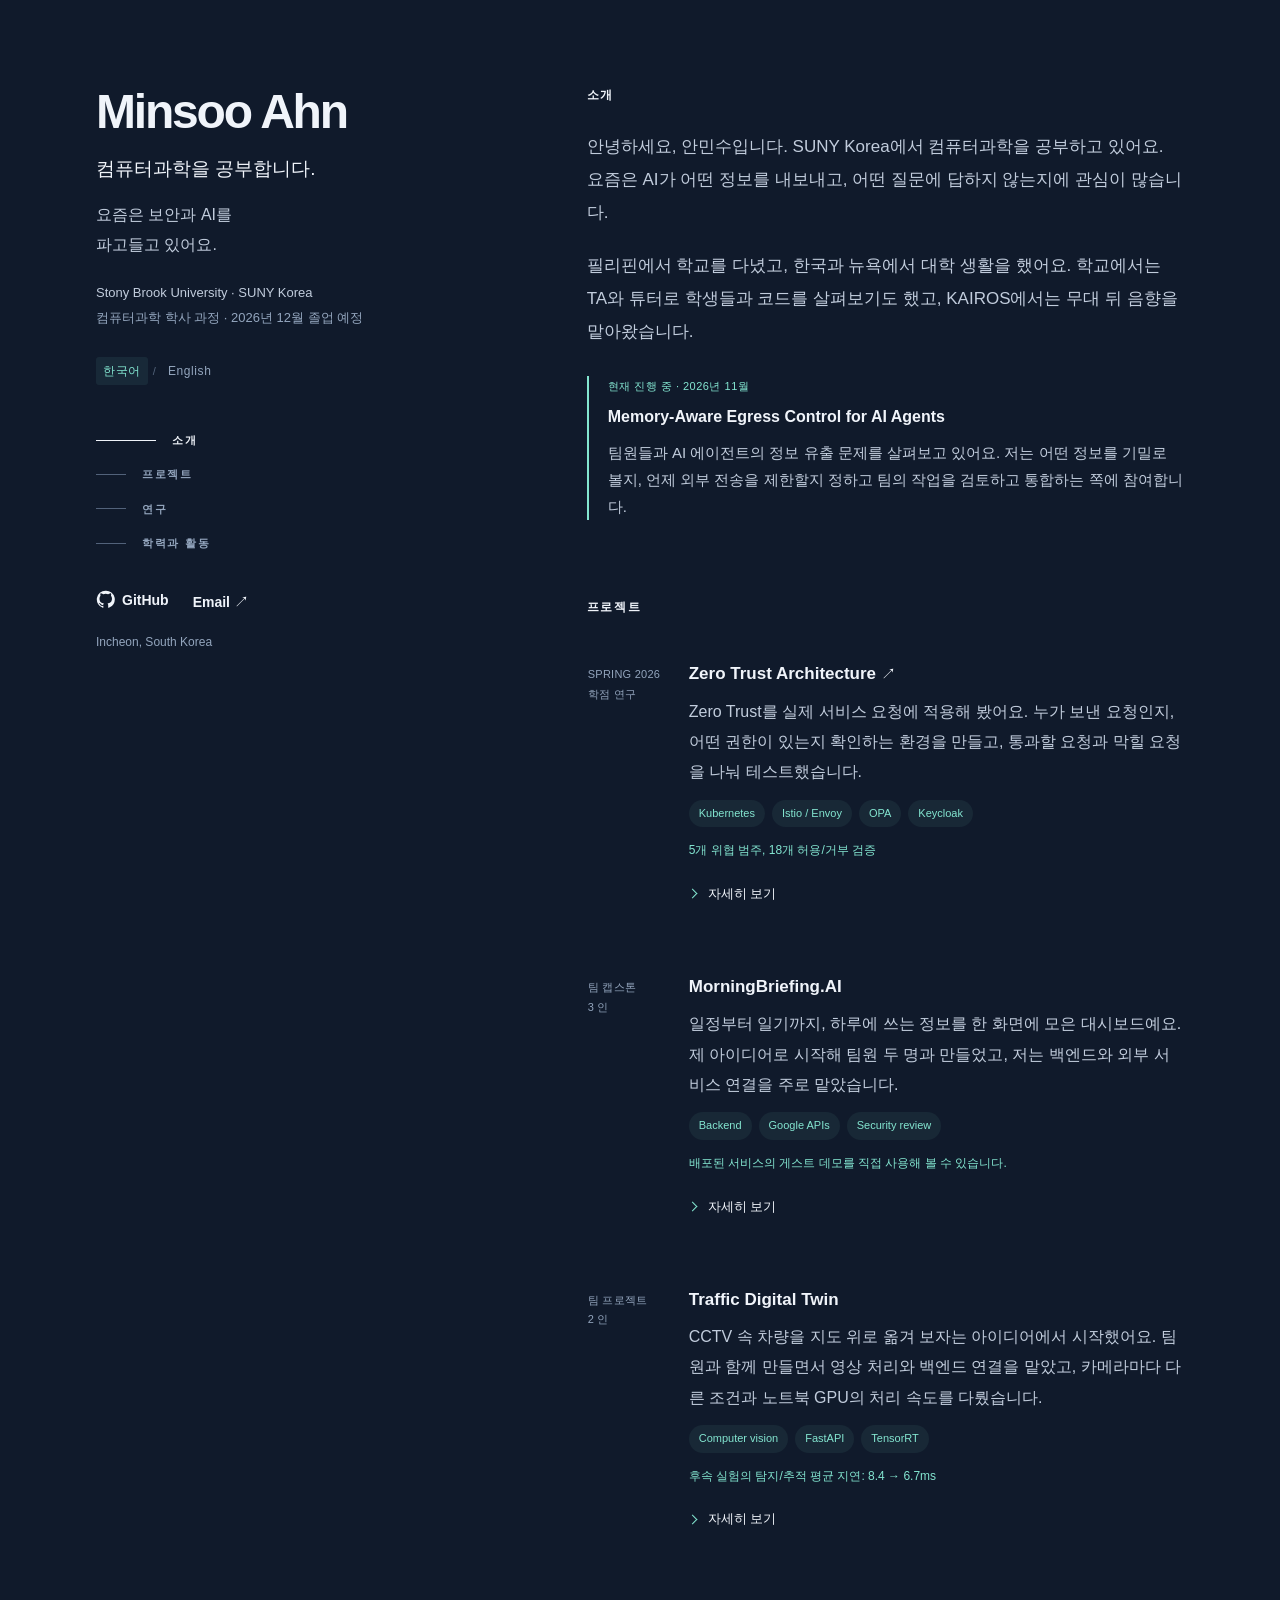
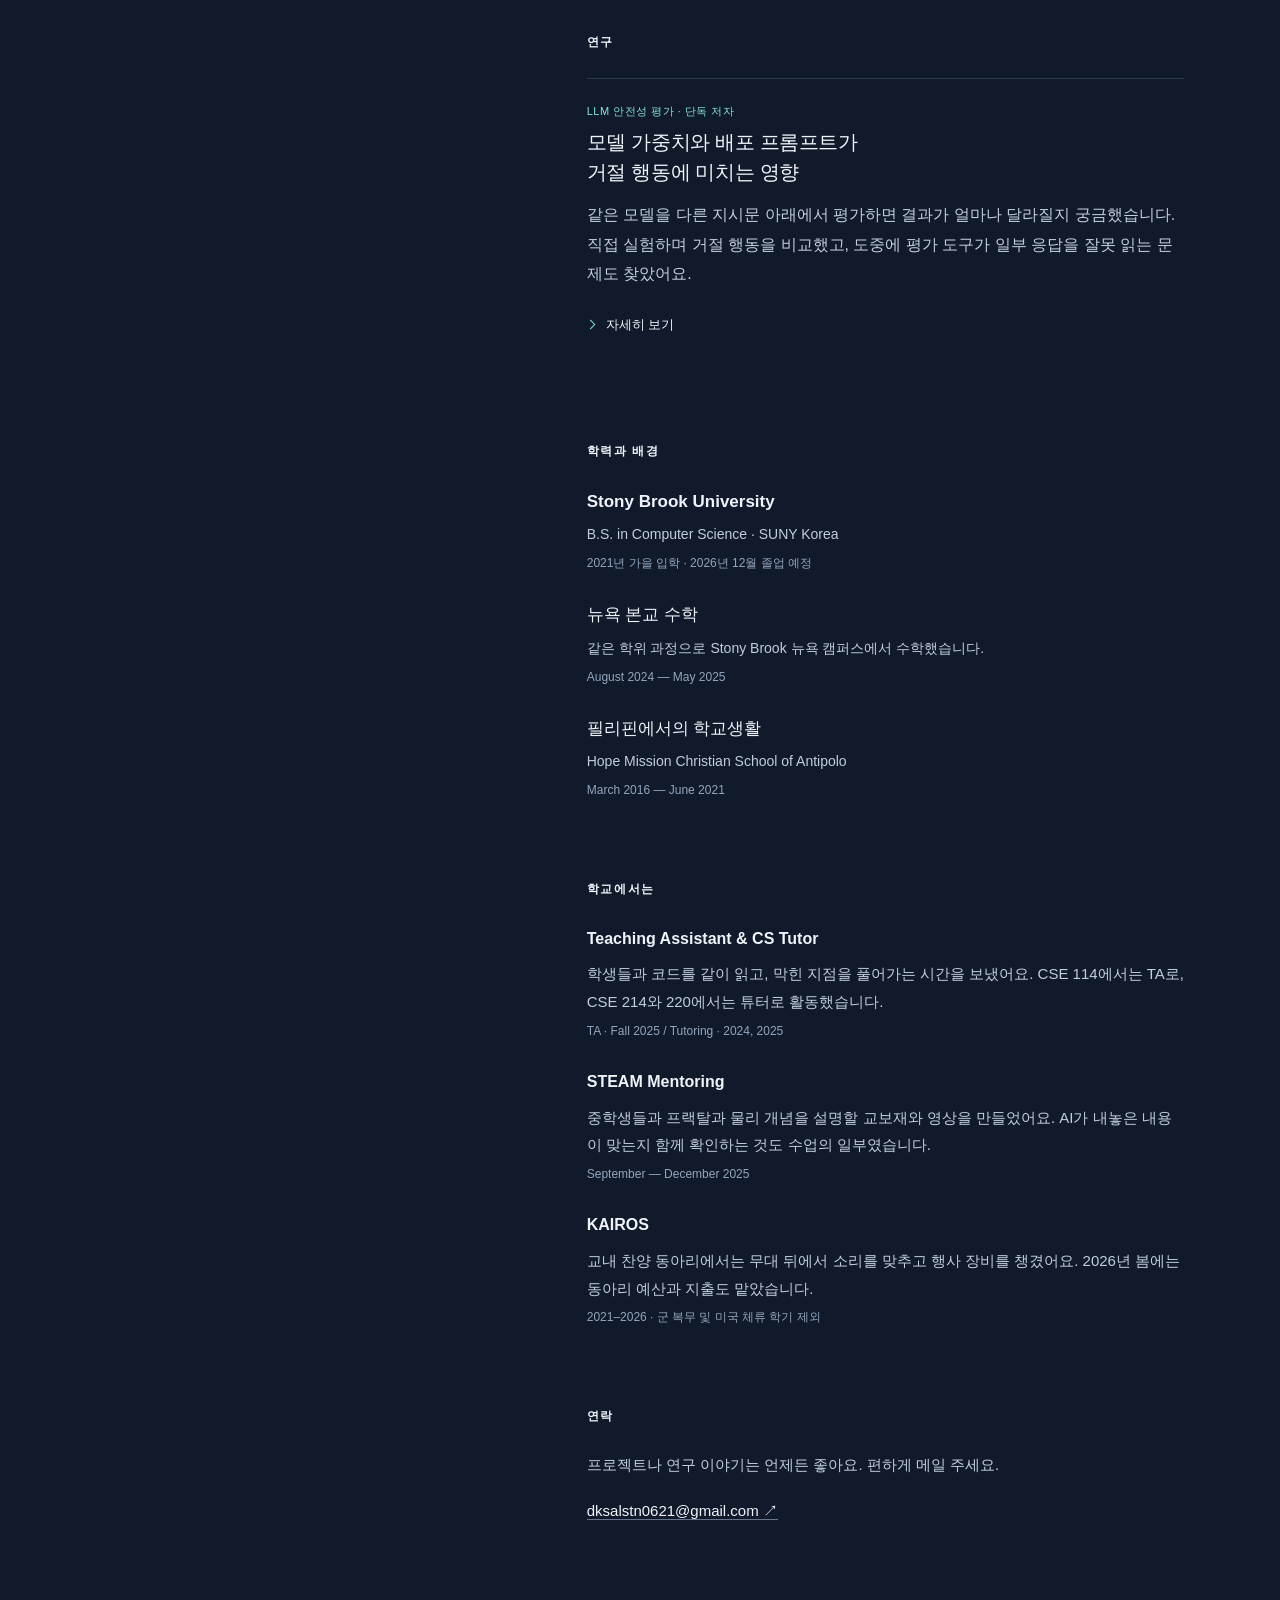
==== commit e9eac44f: "Make portfolio copy more personal and conversational" ====
--- a/index.html
+++ b/index.html
@@ -20,8 +20,8 @@
 <header class="profile">
 <div>
 <h1 class="name">Minsoo Ahn</h1>
-<p class="role"><span lang="ko">컴퓨터과학 · 보안 · AI</span><span lang="en">Computer Science · Security · AI</span></p>
-<p class="lede"><span lang="ko">시스템을 만들고, 어떻게 동작하는지<br>확인하는 데 관심이 있습니다.</span><span lang="en">Interested in building systems<br>and understanding how they behave.</span></p>
+<p class="role"><span lang="ko">컴퓨터과학을 공부합니다.</span><span lang="en">Computer science student</span></p>
+<p class="lede"><span lang="ko">요즘은 보안과 AI를<br>파고들고 있어요.</span><span lang="en">Currently exploring<br>security and AI.</span></p>
 <p class="school"><strong>Stony Brook University · SUNY Korea</strong><br><span lang="ko">컴퓨터과학 학사 과정 · 2026년 12월 졸업 예정</span><span lang="en">B.S. in Computer Science · Expected Dec 2026</span></p>
 <div class="language" role="group" aria-label="Language"><button type="button" data-language="ko" aria-pressed="true">한국어</button><span>/</span><button type="button" data-language="en" aria-pressed="false">English</button></div>
 <nav aria-label="Main navigation">
@@ -35,36 +35,36 @@
 </header>
 <main id="content">
 <section id="about" class="about"><h2><span lang="ko">소개</span><span lang="en">About</span></h2>
-<p lang="ko">안녕하세요, 안민수입니다. 보안과 AI를 공부하며 접근통제와 LLM 평가를 연구하고, 일상에 쓰는 대시보드와 교통 영상 처리 프로젝트를 해왔습니다.</p>
-<p lang="en">Hi, I'm Minsoo. I study security and AI, with work ranging from access control and LLM evaluation to a personal dashboard and traffic video processing.</p>
-<p lang="ko">필리핀에서 학교를 다녔고 한국과 뉴욕에서 컴퓨터과학을 공부했습니다. 학교에서는 TA와 튜터로 학생들을 도왔고, KAIROS에서는 음향을 맡아왔습니다.</p>
-<p lang="en">I went to school in the Philippines and studied computer science in Korea and New York. On campus, I've supported students as a TA and tutor, and worked on sound for KAIROS.</p>
-<div class="current"><div class="eyebrow"><span lang="ko">현재 진행 중 · 2026년 11월</span><span lang="en">CURRENTLY · NOVEMBER 2026</span></div><h3>Memory-Aware Egress Control for AI Agents</h3><p lang="ko">CSE 310 팀 프로젝트에서 문제 정의와 기밀·승인 조건 설계, 브랜치 검토·통합에 참여하고 있습니다.</p><p lang="en">Contributing to problem definition, confidentiality and approval conditions, and branch review and integration in a CSE 310 team project.</p></div>
+<p lang="ko">안녕하세요, 안민수입니다. SUNY Korea에서 컴퓨터과학을 공부하고 있어요. 요즘은 AI가 어떤 정보를 내보내고, 어떤 질문에 답하지 않는지에 관심이 많습니다.</p>
+<p lang="en">Hi, I'm Minsoo, a CS student at SUNY Korea. Lately, I've been thinking about what AI systems should share, and when they should refuse a request.</p>
+<p lang="ko">필리핀에서 학교를 다녔고, 한국과 뉴욕에서 대학 생활을 했어요. 학교에서는 TA와 튜터로 학생들과 코드를 살펴보기도 했고, KAIROS에서는 무대 뒤 음향을 맡아왔습니다.</p>
+<p lang="en">I went to school in the Philippines and have studied in Korea and New York. On campus, I've spent time helping students work through code as a TA and tutor, and working behind the scenes on sound for KAIROS.</p>
+<div class="current"><div class="eyebrow"><span lang="ko">현재 진행 중 · 2026년 11월</span><span lang="en">CURRENTLY · NOVEMBER 2026</span></div><h3>Memory-Aware Egress Control for AI Agents</h3><p lang="ko">팀원들과 AI 에이전트의 정보 유출 문제를 살펴보고 있어요. 저는 어떤 정보를 기밀로 볼지, 언제 외부 전송을 제한할지 정하고 팀의 작업을 검토하고 통합하는 쪽에 참여합니다.</p><p lang="en">I'm working with a team on information leaks from AI agents. My part is defining what counts as confidential, when outbound access should be restricted, and reviewing and integrating the team's work.</p></div>
 </section>
 <section id="projects"><h2><span lang="ko">프로젝트</span><span lang="en">Selected projects</span></h2>
-<article class="entry"><div class="date">SPRING 2026<br> <span lang="ko">학점 연구</span><span lang="en">RESEARCH</span></div><div><h3><a href="https://github.com/MinsooAhn02/ZTA_architecture" target="_blank" rel="noopener noreferrer">Zero Trust Architecture <span class="arrow">↗</span></a></h3><p lang="ko">서비스가 요청을 허용하거나 거부하는 기준을 직접 구성하고 검증한 학점 연구입니다. 서비스 신원과 권한을 확인하는 환경을 만들고, 정상 요청과 차단할 요청을 나누어 테스트했습니다.</p><p lang="en">An independent-study project on how services decide which requests to allow. Built identity and authorization controls, then tested both legitimate requests and requests that should be denied.</p><div class="tags"><span>Kubernetes</span><span>Istio / Envoy</span><span>OPA</span><span>Keycloak</span></div><p class="takeaway"><span lang="ko">5개 위협 범주, 18개 허용/거부 검증</span><span lang="en">5 scenario categories, 18 allow/deny checks</span></p><details class="project-details"><summary><span class="when-closed"><span lang="ko">자세히 보기</span><span lang="en">More details</span></span><span class="when-open"><span lang="ko">접기</span><span lang="en">Show less</span></span><span class="sr-only">: Zero Trust Architecture</span></summary><div class="details-content"><div class="project-story"><p lang="ko">화이트해커 교육에서 Zero Trust를 접한 뒤, 실제 요청이 어떤 기준으로 허용되고 거부되는지 확인해 보고 싶어 교수님께 연구를 제안했습니다. Windows의 WSL 환경에 Kubernetes 샌드박스를 만들고 Istio/Envoy, Keycloak, OPA를 연결했습니다. 매주 구현한 내용과 판단을 설명하고 피드백을 받아 다음 실험에 반영했습니다.</p><p lang="ko">처음에는 가능한 위협을 넓게 다루려 했지만, 그대로는 연구 범위를 정하기 어려웠습니다. 다섯 위협 범주로 좁힌 뒤 정상 요청과 거부되어야 할 요청을 구분해 18개 테스트를 직접 설계하고 실행했습니다. 각 요청이 왜 통과하거나 막혔는지 로그로 확인했습니다.</p><p lang="ko">개념으로 배운 원칙을 실제 시스템에 옮기려면 신뢰할 구성 요소와 검증할 범위를 구체적으로 정해야 했습니다. 아래 자료는 학기 프로젝트에서 확인한 서비스 연결과 테스트 결과입니다.</p><p lang="en">After encountering Zero Trust in a white-hat security course, I proposed an independent study to my professor to see how it works on real requests. I built a Kubernetes sandbox on Windows/WSL and connected Istio/Envoy, Keycloak, and OPA. Each week, I explained my implementation and decisions, then used the feedback to plan the next experiment.</p><p lang="en">I initially tried to cover a broad range of threats, which made the scope difficult to finish. I narrowed it to five categories and designed and ran 18 tests covering requests that should pass and requests that should be denied. Logs helped me check why each request received its result.</p><p lang="en">Turning the principle into a working system required concrete decisions about which components to trust and what to verify. The materials below show the service connections and validation results from the original course project.</p></div>
+<article class="entry"><div class="date">SPRING 2026<br> <span lang="ko">학점 연구</span><span lang="en">RESEARCH</span></div><div><h3><a href="https://github.com/MinsooAhn02/ZTA_architecture" target="_blank" rel="noopener noreferrer">Zero Trust Architecture <span class="arrow">↗</span></a></h3><p lang="ko">Zero Trust를 실제 서비스 요청에 적용해 봤어요. 누가 보낸 요청인지, 어떤 권한이 있는지 확인하는 환경을 만들고, 통과할 요청과 막힐 요청을 나눠 테스트했습니다.</p><p lang="en">I wanted to see what Zero Trust looks like in a running system. I added identity and access checks between services, then tested which requests got through and which were denied.</p><div class="tags"><span>Kubernetes</span><span>Istio / Envoy</span><span>OPA</span><span>Keycloak</span></div><p class="takeaway"><span lang="ko">5개 위협 범주, 18개 허용/거부 검증</span><span lang="en">5 scenario categories, 18 allow/deny checks</span></p><details class="project-details"><summary><span class="when-closed"><span lang="ko">자세히 보기</span><span lang="en">More details</span></span><span class="when-open"><span lang="ko">접기</span><span lang="en">Show less</span></span><span class="sr-only">: Zero Trust Architecture</span></summary><div class="details-content"><div class="project-story"><p lang="ko">화이트해커 교육에서 Zero Trust를 접한 뒤, 실제 요청이 어떤 기준으로 허용되고 거부되는지 확인해 보고 싶어 교수님께 연구를 제안했습니다. Windows의 WSL 환경에 Kubernetes 샌드박스를 만들고 Istio/Envoy, Keycloak, OPA를 연결했습니다. 매주 구현한 내용과 판단을 설명하고 피드백을 받아 다음 실험에 반영했습니다.</p><p lang="ko">처음에는 가능한 위협을 넓게 다루려 했지만, 그대로는 연구 범위를 정하기 어려웠습니다. 다섯 위협 범주로 좁힌 뒤 정상 요청과 거부되어야 할 요청을 구분해 18개 테스트를 직접 설계하고 실행했습니다. 각 요청이 왜 통과하거나 막혔는지 로그로 확인했습니다.</p><p lang="ko">개념으로 배운 원칙을 실제 시스템에 옮기려면 신뢰할 구성 요소와 검증할 범위를 구체적으로 정해야 했습니다. 아래 자료는 학기 프로젝트에서 확인한 서비스 연결과 테스트 결과입니다.</p><p lang="en">After encountering Zero Trust in a white-hat security course, I proposed an independent study to my professor to see how it works on real requests. I built a Kubernetes sandbox on Windows/WSL and connected Istio/Envoy, Keycloak, and OPA. Each week, I explained my implementation and decisions, then used the feedback to plan the next experiment.</p><p lang="en">I initially tried to cover a broad range of threats, which made the scope difficult to finish. I narrowed it to five categories and designed and ran 18 tests covering requests that should pass and requests that should be denied. Logs helped me check why each request received its result.</p><p lang="en">Turning the principle into a working system required concrete decisions about which components to trust and what to verify. The materials below show the service connections and validation results from the original course project.</p></div>
 <dl class="results"><div><dt><span lang="ko">허용·거부 검증</span><span lang="en">allow / deny checks</span></dt><dd>18</dd></div><div><dt><span lang="ko">위협 범주</span><span lang="en">scenario categories</span></dt><dd>5</dd></div></dl>
 <figure class="artifact"><a class="image-link" href="assets/zta-topology.png" target="_blank" rel="noopener noreferrer" aria-label="Open Kiali topology image"><img src="assets/zta-topology.png" alt="Kiali service topology showing frontend, backend and test client traffic" loading="lazy" width="719" height="632"></a><figcaption><span lang="ko">실제 Kiali 서비스 토폴로지. 학기 프로젝트의 18개 허용·거부 검증에서 기대한 결과를 확인했습니다.</span><span lang="en">Actual Kiali service topology. All 18 original project allow/deny checks matched their expected outcomes.</span></figcaption></figure>
 <div class="artifact-links"><a href="https://github.com/MinsooAhn02/ZTA_architecture/blob/7da747f627fc7f0cb1610208877a1344401f2c87/evidence/test-results.txt" target="_blank" rel="noopener noreferrer"><span lang="ko">검증 로그</span><span lang="en">Validation log</span> ↗</a></div>
 </div></details></div></article>
-<article class="entry"><div class="date"><span lang="ko">팀 캡스톤</span><span lang="en">TEAM CAPSTONE</span><br> 3 <span lang="ko">인</span><span lang="en">PEOPLE</span></div><div><h3>MorningBriefing.AI</h3><p lang="ko">일정과 일기, 날씨처럼 하루에 필요한 정보를 한곳에서 보는 개인 대시보드입니다. 제 아이디어로 시작한 3인 팀 캡스톤으로, 초기 골격과 백엔드, Google API 연동, Smart Widget을 맡았습니다.</p><p lang="en">A personal dashboard for schedules, diary entries, weather, and other daily information. A three-person capstone that began with my idea; I contributed the initial scaffold, backend, Google API integration, and Smart Widget.</p><div class="tags"><span>Backend</span><span>Google APIs</span><span>Security review</span></div><p class="takeaway"><span lang="ko">배포된 서비스의 게스트 데모를 직접 사용해 볼 수 있습니다.</span><span lang="en">The deployed app can be explored without signing in.</span></p><details class="project-details"><summary><span class="when-closed"><span lang="ko">자세히 보기</span><span lang="en">More details</span></span><span class="when-open"><span lang="ko">접기</span><span lang="en">Show less</span></span><span class="sr-only">: MorningBriefing.AI</span></summary><div class="details-content"><div class="project-story"><p lang="ko">여러 서비스에 흩어진 일상 정보를 한 화면에 모으는 대시보드를 제안하고 팀원 두 명과 만들었습니다. 기능을 따로 구현하는 것뿐 아니라 Google 인증과 외부 API, 저장된 데이터가 실제 화면까지 이어지게 연결하는 일이 필요했습니다. 저는 초기 골격과 백엔드, Google API 연동, Smart Widget에 참여했습니다.</p><p lang="ko">여러 API가 얽히면서 문제가 생겼을 때는 새 기능을 계속 늘리기보다 이미 구현한 기능을 먼저 안정화한 뒤 다음 단계로 넘어갔습니다. 팀원이 만든 부분도 연결과 보안 관점에서 함께 검토했습니다.</p><p lang="ko">일정과 일기가 쌓이는 서비스인 만큼 정보가 어디에 저장되고 전달되는지도 살폈습니다. 외부 AI API 비밀키는 처음부터 서버 함수에서 처리하도록 설계했고, Google 로그인 갱신 토큰은 브라우저 저장 대상에서 제외했습니다. 학기가 끝난 뒤에는 일기 종단간 암호화를 추가했습니다. 아래는 개인 계정에 접속하지 않고도 살펴볼 수 있는 실제 게스트 화면입니다.</p><p lang="en">I proposed a dashboard that brings everyday information from separate services into one screen, then built it with two teammates. Beyond implementing individual features, we needed Google authentication, external APIs, and stored data to work together in the interface. My contributions included the initial scaffold, backend, Google API integration, and Smart Widget.</p><p lang="en">When problems emerged between APIs, I focused on stabilizing existing features before moving on to the next one. I also reviewed teammates' work for integration and security issues.</p><p lang="en">Because the app collects schedules and diary entries, I looked at where information is stored and sent. External AI API secrets were handled by server functions from the start, and Google refresh tokens were excluded from browser storage. After the semester, I added end-to-end encryption for diary entries. The screenshot below is the actual guest experience, without accessing a personal account.</p></div>
+<article class="entry"><div class="date"><span lang="ko">팀 캡스톤</span><span lang="en">TEAM CAPSTONE</span><br> 3 <span lang="ko">인</span><span lang="en">PEOPLE</span></div><div><h3>MorningBriefing.AI</h3><p lang="ko">일정부터 일기까지, 하루에 쓰는 정보를 한 화면에 모은 대시보드예요. 제 아이디어로 시작해 팀원 두 명과 만들었고, 저는 백엔드와 외부 서비스 연결을 주로 맡았습니다.</p><p lang="en">A dashboard for the things you check during the day: schedules, diary entries, weather, and more. I proposed the idea and built it with two teammates, mainly working on the backend and integrations.</p><div class="tags"><span>Backend</span><span>Google APIs</span><span>Security review</span></div><p class="takeaway"><span lang="ko">배포된 서비스의 게스트 데모를 직접 사용해 볼 수 있습니다.</span><span lang="en">The deployed app can be explored without signing in.</span></p><details class="project-details"><summary><span class="when-closed"><span lang="ko">자세히 보기</span><span lang="en">More details</span></span><span class="when-open"><span lang="ko">접기</span><span lang="en">Show less</span></span><span class="sr-only">: MorningBriefing.AI</span></summary><div class="details-content"><div class="project-story"><p lang="ko">여러 서비스에 흩어진 일상 정보를 한 화면에 모으는 대시보드를 제안하고 팀원 두 명과 만들었습니다. 기능을 따로 구현하는 것뿐 아니라 Google 인증과 외부 API, 저장된 데이터가 실제 화면까지 이어지게 연결하는 일이 필요했습니다. 저는 초기 골격과 백엔드, Google API 연동, Smart Widget에 참여했습니다.</p><p lang="ko">여러 API가 얽히면서 문제가 생겼을 때는 새 기능을 계속 늘리기보다 이미 구현한 기능을 먼저 안정화한 뒤 다음 단계로 넘어갔습니다. 팀원이 만든 부분도 연결과 보안 관점에서 함께 검토했습니다.</p><p lang="ko">일정과 일기가 쌓이는 서비스인 만큼 정보가 어디에 저장되고 전달되는지도 살폈습니다. 외부 AI API 비밀키는 처음부터 서버 함수에서 처리하도록 설계했고, Google 로그인 갱신 토큰은 브라우저 저장 대상에서 제외했습니다. 학기가 끝난 뒤에는 일기 종단간 암호화를 추가했습니다. 아래는 개인 계정에 접속하지 않고도 살펴볼 수 있는 실제 게스트 화면입니다.</p><p lang="en">I proposed a dashboard that brings everyday information from separate services into one screen, then built it with two teammates. Beyond implementing individual features, we needed Google authentication, external APIs, and stored data to work together in the interface. My contributions included the initial scaffold, backend, Google API integration, and Smart Widget.</p><p lang="en">When problems emerged between APIs, I focused on stabilizing existing features before moving on to the next one. I also reviewed teammates' work for integration and security issues.</p><p lang="en">Because the app collects schedules and diary entries, I looked at where information is stored and sent. External AI API secrets were handled by server functions from the start, and Google refresh tokens were excluded from browser storage. After the semester, I added end-to-end encryption for diary entries. The screenshot below is the actual guest experience, without accessing a personal account.</p></div>
 <figure class="artifact"><a class="image-link" href="assets/morningbriefing-demo.png" target="_blank" rel="noopener noreferrer" aria-label="Open MorningBriefing demo screenshot"><img src="assets/morningbriefing-demo.png" alt="MorningBriefing actual guest demo: AI briefing, calendar, weather, stocks and trends" loading="lazy" width="1257" height="913"></a><figcaption><span lang="ko">배포된 서비스의 실제 게스트 데모 화면. 일정·날씨·주가 등은 데모용 샘플 데이터입니다.</span><span lang="en">Actual guest demo of the deployed app. Schedules, weather and market figures are sample data.</span></figcaption></figure>
 <div class="artifact-links"><a href="https://morningbriefing.dksalstn0621.workers.dev" target="_blank" rel="noopener noreferrer"><span lang="ko">직접 사용해 보기</span><span lang="en">Try the demo</span> ↗</a><a href="https://github.com/MinsooAhn02/CSE_416_3pip" target="_blank" rel="noopener noreferrer">GitHub ↗</a></div>
 </div></details></div></article>
-<article class="entry"><div class="date"><span lang="ko">팀 프로젝트</span><span lang="en">TEAM PROJECT</span><br> 2 <span lang="ko">인</span><span lang="en">PEOPLE</span></div><div><h3>Traffic Digital Twin</h3><p lang="ko">CCTV 영상 속 차량을 탐지하고, 위치와 속도를 지도에 연결하는 2인 프로젝트입니다. 영상 처리와 백엔드 연결을 맡았고, 카메라별 차이와 노트북 GPU의 처리 병목을 해결하는 데 집중했습니다.</p><p lang="en">A two-person project connecting vehicle detection in CCTV footage to positions and speeds on a map. I worked on video processing and backend integration, with a focus on camera differences and laptop GPU bottlenecks.</p><div class="tags"><span>Computer vision</span><span>FastAPI</span><span>TensorRT</span></div><p class="takeaway"><span lang="ko">후속 실험의 탐지/추적 평균 지연: 8.4 → 6.7ms</span><span lang="en">Later benchmark, mean detection/tracking latency: 8.4 → 6.7ms</span></p><details class="project-details"><summary><span class="when-closed"><span lang="ko">자세히 보기</span><span lang="en">More details</span></span><span class="when-open"><span lang="ko">접기</span><span lang="en">Show less</span></span><span class="sr-only">: Traffic Digital Twin</span></summary><div class="details-content"><div class="project-story"><p lang="ko">CCTV 영상에 차량 탐지 모델을 연결해 교통 상황을 지도에서 볼 수 있게 하자는 아이디어에서 시작했습니다. 두 사람 모두 컴퓨터 비전이 처음이라 필요한 원리를 공부하며 구현 방향을 정했습니다. 저는 알고리즘과 데이터 준비, OpenCV 영상 처리, FastAPI 연결을 맡았고 중간 결과를 함께 보며 접근을 보완했습니다.</p><p lang="ko">카메라마다 촬영 각도와 위치가 다르고 움직임도 있어, 한 영상에 맞춘 방식이 다른 영상에서는 그대로 통하지 않았습니다. 변수를 하나씩 확인하며 위치와 속도 추정 방식을 다듬었습니다. 노트북 GPU의 추론이 입력을 따라가지 못했을 때는 TensorRT 사용을 제안하고 모델을 엔진으로 변환했습니다.</p><p lang="ko">후속 보고서에서는 같은 조건으로 처리 시간을 비교했습니다. 탐지/추적 단계의 평균 지연은 PyTorch CUDA 8.4ms, TensorRT FP16 6.7ms였습니다. 아래에 측정 조건과 실제 화면, 초기 Showcase 포스터를 함께 정리했습니다. 화면과 포스터, 벤치마크는 각각의 버전과 조건을 구분해 보아야 합니다.</p><p lang="en">The project began with an idea to connect CCTV vehicle detection to a map of traffic conditions. Computer vision was new to both of us, so we studied the relevant concepts while deciding how to build it. I worked on algorithms, data preparation, OpenCV processing, and FastAPI integration, and we reviewed intermediate results together.</p><p lang="en">Camera angles, positions, and movement varied, so an approach that worked for one video did not transfer directly to another. I checked the variables one at a time to refine position and speed estimation. When inference on the laptop GPU could not keep up with the input, I proposed TensorRT and converted the model into an engine.</p><p lang="en">A later report compared processing time under the same conditions: mean detection/tracking latency was 8.4ms with PyTorch CUDA and 6.7ms with TensorRT FP16. The conditions, actual interface, and earlier Showcase poster are collected below. They represent different versions and inputs, which are labeled separately.</p></div>
+<article class="entry"><div class="date"><span lang="ko">팀 프로젝트</span><span lang="en">TEAM PROJECT</span><br> 2 <span lang="ko">인</span><span lang="en">PEOPLE</span></div><div><h3>Traffic Digital Twin</h3><p lang="ko">CCTV 속 차량을 지도 위로 옮겨 보자는 아이디어에서 시작했어요. 팀원과 함께 만들면서 영상 처리와 백엔드 연결을 맡았고, 카메라마다 다른 조건과 노트북 GPU의 처리 속도를 다뤘습니다.</p><p lang="en">An attempt to put the vehicles in CCTV footage onto a map. I built it with a teammate, working on video processing, backend integration, and the differences between cameras, then tackled inference speed on a laptop GPU.</p><div class="tags"><span>Computer vision</span><span>FastAPI</span><span>TensorRT</span></div><p class="takeaway"><span lang="ko">후속 실험의 탐지/추적 평균 지연: 8.4 → 6.7ms</span><span lang="en">Later benchmark, mean detection/tracking latency: 8.4 → 6.7ms</span></p><details class="project-details"><summary><span class="when-closed"><span lang="ko">자세히 보기</span><span lang="en">More details</span></span><span class="when-open"><span lang="ko">접기</span><span lang="en">Show less</span></span><span class="sr-only">: Traffic Digital Twin</span></summary><div class="details-content"><div class="project-story"><p lang="ko">CCTV 영상에 차량 탐지 모델을 연결해 교통 상황을 지도에서 볼 수 있게 하자는 아이디어에서 시작했습니다. 두 사람 모두 컴퓨터 비전이 처음이라 필요한 원리를 공부하며 구현 방향을 정했습니다. 저는 알고리즘과 데이터 준비, OpenCV 영상 처리, FastAPI 연결을 맡았고 중간 결과를 함께 보며 접근을 보완했습니다.</p><p lang="ko">카메라마다 촬영 각도와 위치가 다르고 움직임도 있어, 한 영상에 맞춘 방식이 다른 영상에서는 그대로 통하지 않았습니다. 변수를 하나씩 확인하며 위치와 속도 추정 방식을 다듬었습니다. 노트북 GPU의 추론이 입력을 따라가지 못했을 때는 TensorRT 사용을 제안하고 모델을 엔진으로 변환했습니다.</p><p lang="ko">후속 보고서에서는 같은 조건으로 처리 시간을 비교했습니다. 탐지/추적 단계의 평균 지연은 PyTorch CUDA 8.4ms, TensorRT FP16 6.7ms였습니다. 아래에 측정 조건과 실제 화면, 초기 Showcase 포스터를 함께 정리했습니다. 화면과 포스터, 벤치마크는 각각의 버전과 조건을 구분해 보아야 합니다.</p><p lang="en">The project began with an idea to connect CCTV vehicle detection to a map of traffic conditions. Computer vision was new to both of us, so we studied the relevant concepts while deciding how to build it. I worked on algorithms, data preparation, OpenCV processing, and FastAPI integration, and we reviewed intermediate results together.</p><p lang="en">Camera angles, positions, and movement varied, so an approach that worked for one video did not transfer directly to another. I checked the variables one at a time to refine position and speed estimation. When inference on the laptop GPU could not keep up with the input, I proposed TensorRT and converted the model into an engine.</p><p lang="en">A later report compared processing time under the same conditions: mean detection/tracking latency was 8.4ms with PyTorch CUDA and 6.7ms with TensorRT FP16. The conditions, actual interface, and earlier Showcase poster are collected below. They represent different versions and inputs, which are labeled separately.</p></div>
 <figure class="artifact"><a class="image-link" href="assets/digital-twin-detection.png" target="_blank" rel="noopener noreferrer" aria-label="Open vehicle detection screenshot"><img src="assets/digital-twin-detection.png" alt="Traffic Digital Twin interface with vehicle detection boxes over a road camera feed" loading="lazy" width="713" height="472"></a><figcaption><span lang="ko">보고서에 수록된 실제 차량 탐지 화면. 아래 벤치마크와는 다른 영상입니다.</span><span lang="en">Actual vehicle detection UI from the report. This image is a different video from the benchmark below.</span></figcaption></figure>
 <div class="performance"><h4><span lang="ko">탐지·추적 평균 처리 시간</span><span lang="en">Mean detection & tracking latency</span></h4><div class="bar-row"><span>PyTorch CUDA</span><div class="bar-track"><div class="bar" style="width:100%"></div></div><strong>8.4 ms</strong></div><div class="bar-row"><span>TensorRT FP16</span><div class="bar-track"><div class="bar fast" style="width:79.7619%"></div></div><strong>6.7 ms</strong></div><p class="conditions"><span lang="ko">YOLO26m · RTX 4070 Laptop 8GB · 야간 ITS 영상 1,000프레임/실행 · 워밍업 20프레임 제외 · OC-SORT 고정. YOLO+BoxMOT 단계 측정이며 전체 앱 속도가 아닙니다.</span><span lang="en">YOLO26m · RTX 4070 Laptop 8GB · 1,000 nighttime ITS frames/run · 20 warmup frames excluded · fixed OC-SORT. Measures the YOLO+BoxMOT stage, not the full app.</span></p></div>
 <div class="poster-row"><a href="assets/digital-twin-showcase.pdf" target="_blank" rel="noopener noreferrer" aria-label="Open Digital Twin Showcase poster PDF"><img src="assets/digital-twin-poster.png" alt="Digital Twin Spring 2026 Showcase poster by Minsoo Ahn and Dahyun Kwon" loading="lazy" width="1132" height="1600"></a><div><a class="small-link" href="assets/digital-twin-showcase.pdf" target="_blank" rel="noopener noreferrer"><span lang="ko">Showcase 포스터 보기</span><span lang="en">View Showcase poster</span> ↗</a><p><span lang="ko">Spring 2026 · 초기 YOLOv8 버전의 발표 자료. 포스터 수치와 후속 YOLO26 벤치마크는 버전이 다릅니다.</span><span lang="en">Spring 2026 · Earlier YOLOv8 presentation. Its figures belong to a different version from the later YOLO26 benchmark above.</span></p></div></div>
 <div class="artifact-links"><a href="https://github.com/MinsooAhn02/DigitalTwin" target="_blank" rel="noopener noreferrer">GitHub ↗</a><a href="https://github.com/MinsooAhn02/DigitalTwin/blob/b2edc1c6c0b178bdbb6f8579c4d9b0982d123a8b/report/report_base.tex#L550-L579" target="_blank" rel="noopener noreferrer"><span lang="ko">측정 조건과 결과</span><span lang="en">Benchmark details</span> ↗</a></div>
 </div></details></div></article>
 </section>
-<section id="research"><h2><span lang="ko">연구</span><span lang="en">Research</span></h2><article class="paper"><div class="eyebrow"><span lang="ko">LLM 안전성 평가 · 단독 저자</span><span lang="en">LLM SAFETY EVALUATION · SOLE AUTHOR</span></div><h3><span lang="ko">모델 가중치와 배포 프롬프트가<br>거절 행동에 미치는 영향</span><span lang="en">How model weights and deployment prompts interact in refusal behavior</span></h3><p lang="ko">같은 모델이라도 배포 프롬프트가 달라지면 거절 행동이 어떻게 바뀌는지 실험한 단독 연구입니다. 가중치와 프롬프트를 함께 비교했고, 예상과 다른 결과를 추적하며 평가 도구의 오류도 확인했습니다.</p><p lang="en">A solo study of how deployment prompts change refusal behavior for the same model. Compared weights and prompts together, and traced unexpected results to errors in the evaluation tools.</p>
+<section id="research"><h2><span lang="ko">연구</span><span lang="en">Research</span></h2><article class="paper"><div class="eyebrow"><span lang="ko">LLM 안전성 평가 · 단독 저자</span><span lang="en">LLM SAFETY EVALUATION · SOLE AUTHOR</span></div><h3><span lang="ko">모델 가중치와 배포 프롬프트가<br>거절 행동에 미치는 영향</span><span lang="en">How model weights and deployment prompts interact in refusal behavior</span></h3><p lang="ko">같은 모델을 다른 지시문 아래에서 평가하면 결과가 얼마나 달라질지 궁금했습니다. 직접 실험하며 거절 행동을 비교했고, 도중에 평가 도구가 일부 응답을 잘못 읽는 문제도 찾았어요.</p><p lang="en">I wanted to know how differently the same model would behave under different prompts. I ran experiments on refusal behavior and, along the way, found that the evaluation tools were misreading some responses.</p>
 <details class="project-details"><summary><span class="when-closed"><span lang="ko">자세히 보기</span><span lang="en">More details</span></span><span class="when-open"><span lang="ko">접기</span><span lang="en">Show less</span></span><span class="sr-only">: LLM safety research</span></summary><div class="details-content"><div class="project-story"><p lang="ko">AI Summer Camp 이후 LLM 보안에 관심이 생겼고, 떠올린 생각이 실제 실험에서도 성립하는지 확인해 보고 싶었습니다. 익숙하지 않은 개념은 AI의 도움을 받아 공부하고 Kaggle에서 직접 실험을 돌렸습니다. 혼자 해결되지 않는 부분은 동료 연구자에게 조언을 구하면서 질문을 구체화했습니다.</p><p lang="ko">연구에서는 모델 가중치와 평가 요청을 유지한 채 배포 프롬프트를 바꾸어 거절 행동을 비교했습니다. 모델 자체를 평가한 결과가 실제 사용 조건에서도 유지되는지 살펴보려는 실험이었습니다. AI는 코드 구현과 분석, 글 정리에도 활용했고 실험 방향과 결과 해석은 직접 판단했습니다.</p><p lang="ko">결과가 이상하게 나온 이유를 따라가다 거절 문장의 따옴표 하나를 탐지기가 놓치고 있다는 사실을 발견했습니다. 응답 길이를 다루는 규칙도 최대 길이 도달과 자발적 종료를 혼동하고 있었습니다. 측정 기준을 고친 뒤 다시 분석해 주요 결과가 유지되는지 확인했고, 한 모델 계열과 정해진 실험 조건에서 관찰한 사례로 정리했습니다.</p><p lang="en">After an AI Summer Camp, I became interested in LLM security and wanted to test whether an idea would hold up in an experiment. I used AI to study unfamiliar concepts and ran experiments on Kaggle. When I could not resolve something alone, I asked fellow researchers for advice and refined the question.</p><p lang="en">I kept model weights and evaluation requests fixed while changing the deployment prompt to compare refusal behavior. The aim was to see whether an assessment of the model would hold across different usage conditions. I also used AI for implementation, analysis, and writing, while making the decisions about experiment direction and interpretation myself.</p><p lang="en">Following up on unexpected results, I found that the refusal detector missed a typographic apostrophe in a refusal phrase. A length rule also confused reaching the generation limit with stopping voluntarily. I corrected the measurement rules and reanalyzed the results to check whether the main findings held, keeping the conclusions within one model family and the tested conditions.</p></div><p class="artifact-note"><span lang="ko">실험 범위: Llama-3.1-8B, 조건별 유해 프롬프트 313개, 학습 시드 3개. 한 모델 계열에서 관찰한 결과입니다.</span><span lang="en">Scope: Llama-3.1-8B, 313 harmful prompts per cell, and three training seeds. The findings cover one model family.</span></p>
 
 </div></details></article></section>
 <section id="background"><h2><span lang="ko">학력과 배경</span><span lang="en">Education & background</span></h2><div class="school-entry"><h3>Stony Brook University</h3><p>B.S. in Computer Science · SUNY Korea</p><div class="meta"><span lang="ko">2021년 가을 입학 · 2026년 12월 졸업 예정</span><span lang="en">Fall 2021 — Expected December 2026</span></div></div><div class="school-entry"><h3><span lang="ko">뉴욕 본교 수학</span><span lang="en">A year in New York</span></h3><p lang="ko">같은 학위 과정으로 Stony Brook 뉴욕 캠퍼스에서 수학했습니다.</p><p lang="en">Studied at Stony Brook's New York campus as part of the same degree.</p><div class="meta">August 2024 — May 2025</div></div><div class="school-entry"><h3><span lang="ko">필리핀에서의 학교생활</span><span lang="en">School in the Philippines</span></h3><p>Hope Mission Christian School of Antipolo</p><div class="meta">March 2016 — June 2021</div></div></section>
-<section id="community"><h2><span lang="ko">교육과 동아리 활동</span><span lang="en">Teaching & community</span></h2><div class="community-item"><h3>Teaching Assistant & CS Tutor</h3><p lang="ko">CSE 114 TA로 OOP와 디버깅을 설명하고 과제 피드백을 제공했습니다. CSE 214·220 튜터로는 학생별 이해도에 맞춰 일대일 학습을 도왔습니다.</p><p lang="en">Explained OOP and debugging and provided assignment feedback as a CSE 114 TA. As a CSE 214/220 tutor, offered one-to-one support tailored to each student's understanding.</p><div class="meta">TA · Fall 2025 / Tutoring · 2024, 2025</div></div><div class="community-item"><h3>STEAM Mentoring</h3><p lang="ko">중학생 두 그룹과 프랙탈·물리 개념을 교보재와 발표로 풀어냈습니다. AI로 얻은 내용의 정확성을 확인하는 방법도 함께 다뤘습니다.</p><p lang="en">Helped two groups of middle-school students explain fractals and physics through teaching materials and presentations, including how to check information obtained from AI.</p><div class="meta">September — December 2025</div></div><div class="community-item"><h3>KAIROS</h3><p lang="ko">교내 찬양 동아리에서 음향 운영과 행사 기술 세팅을 맡았습니다. 2026년 봄 학기에는 회계 담당으로 예산과 지출도 관리했습니다.</p><p lang="en">Handled sound operations and technical setup for a campus praise and worship club. Also managed its budget and expenses as Finance Officer in Spring 2026.</p><div class="meta"><span lang="ko">2021–2026 · 군 복무 및 미국 체류 학기 제외</span><span lang="en">2021–2026 · Excluding military service and semesters in the US</span></div></div></section>
-<section class="contact" id="contact"><h2><span lang="ko">연락</span><span lang="en">Get in touch</span></h2><p lang="ko">프로젝트나 연구에 대해 이야기하고 싶다면 이메일로 연락해 주세요.</p><p lang="en">If you'd like to talk about a project or research, feel free to email me.</p><a class="inline" href="mailto:dksalstn0621@gmail.com">dksalstn0621@gmail.com <span class="arrow">↗</span></a></section>
+<section id="community"><h2><span lang="ko">학교에서는</span><span lang="en">On campus</span></h2><div class="community-item"><h3>Teaching Assistant & CS Tutor</h3><p lang="ko">학생들과 코드를 같이 읽고, 막힌 지점을 풀어가는 시간을 보냈어요. CSE 114에서는 TA로, CSE 214와 220에서는 튜터로 활동했습니다.</p><p lang="en">I've spent time reading code with students and helping them work through the parts they were stuck on, as a CSE 114 TA and a CSE 214/220 tutor.</p><div class="meta">TA · Fall 2025 / Tutoring · 2024, 2025</div></div><div class="community-item"><h3>STEAM Mentoring</h3><p lang="ko">중학생들과 프랙탈과 물리 개념을 설명할 교보재와 영상을 만들었어요. AI가 내놓은 내용이 맞는지 함께 확인하는 것도 수업의 일부였습니다.</p><p lang="en">I worked with middle-school students on teaching materials and videos about fractals and physics. Checking whether AI-generated information was accurate was part of the process, too.</p><div class="meta">September — December 2025</div></div><div class="community-item"><h3>KAIROS</h3><p lang="ko">교내 찬양 동아리에서는 무대 뒤에서 소리를 맞추고 행사 장비를 챙겼어요. 2026년 봄에는 동아리 예산과 지출도 맡았습니다.</p><p lang="en">At KAIROS, a campus praise and worship club, I've worked behind the scenes on sound and event setup. In Spring 2026, I also handled the club's budget and expenses.</p><div class="meta"><span lang="ko">2021–2026 · 군 복무 및 미국 체류 학기 제외</span><span lang="en">2021–2026 · Excluding military service and semesters in the US</span></div></div></section>
+<section class="contact" id="contact"><h2><span lang="ko">연락</span><span lang="en">Get in touch</span></h2><p lang="ko">프로젝트나 연구 이야기는 언제든 좋아요. 편하게 메일 주세요.</p><p lang="en">For projects, research, or a quick hello, send me an email.</p><a class="inline" href="mailto:dksalstn0621@gmail.com">dksalstn0621@gmail.com <span class="arrow">↗</span></a></section>
 </main></div>
 <script>
 const buttons = document.querySelectorAll('[data-language]');
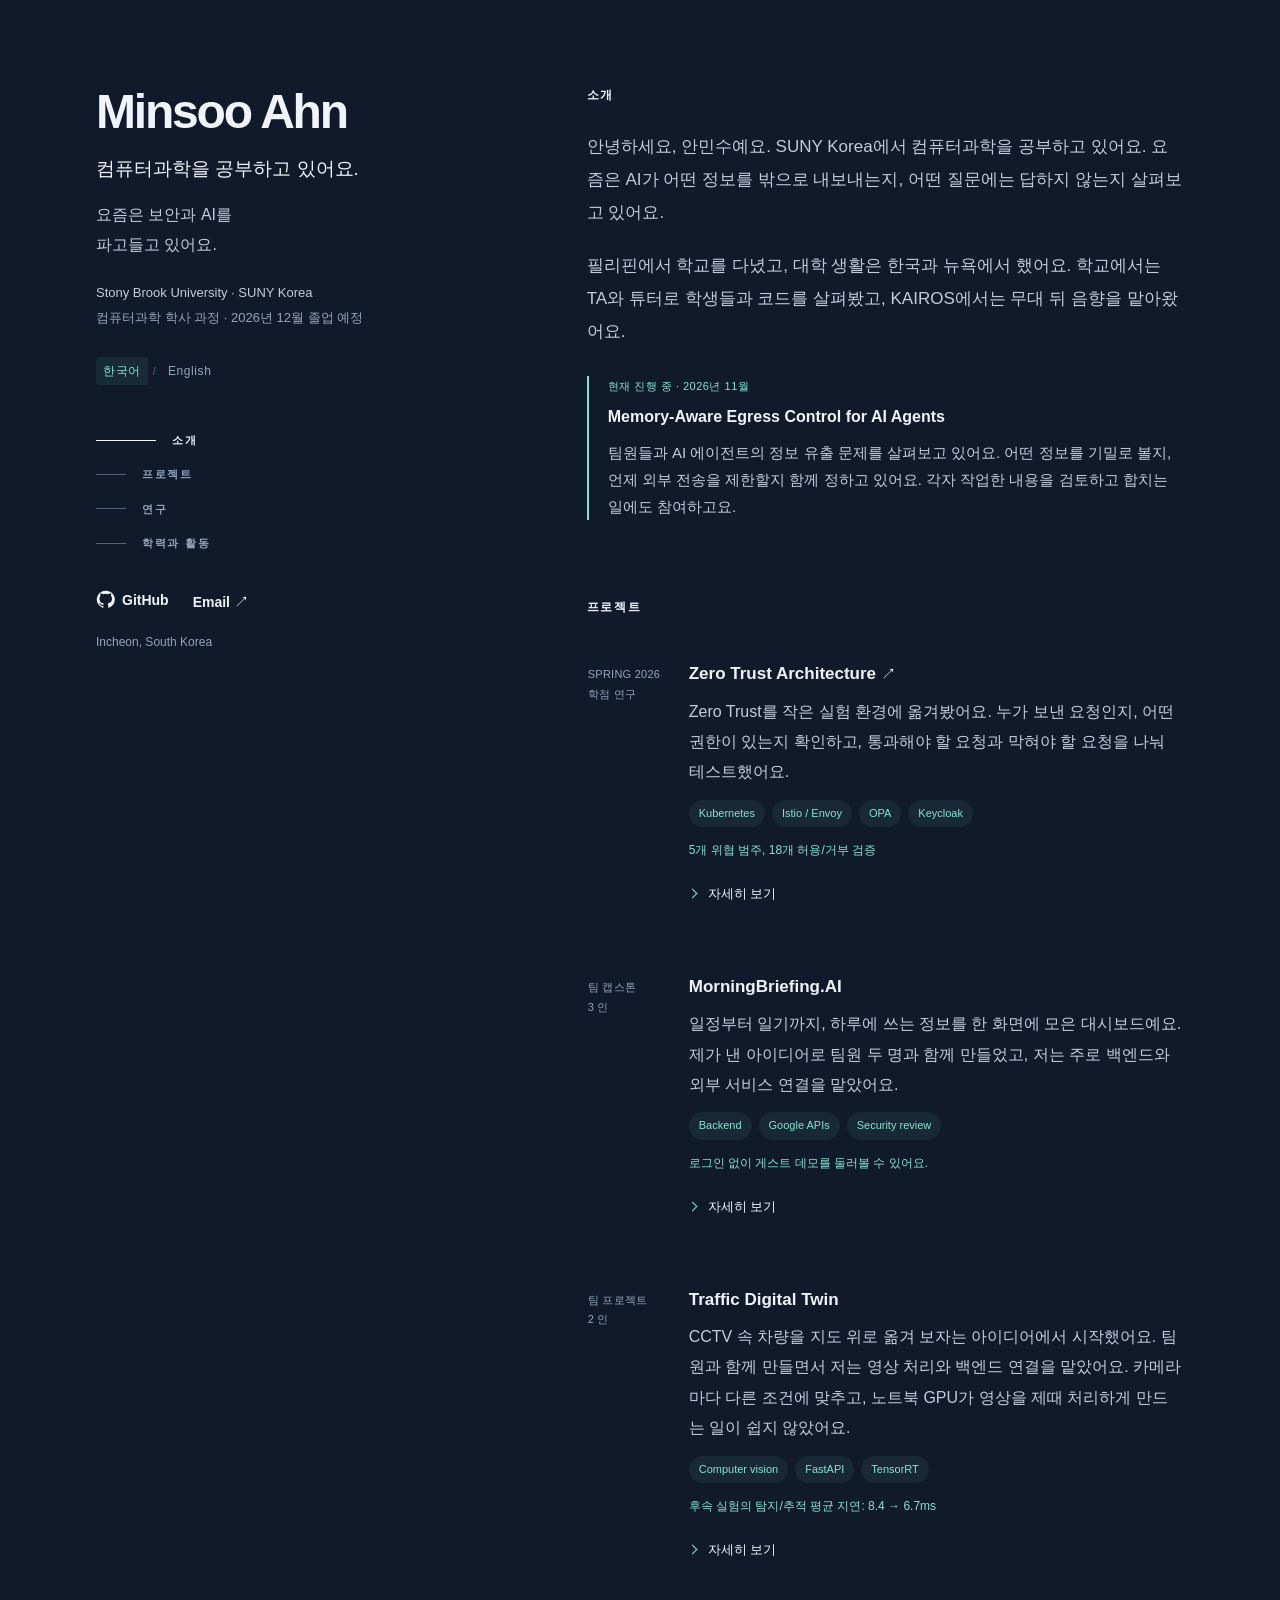
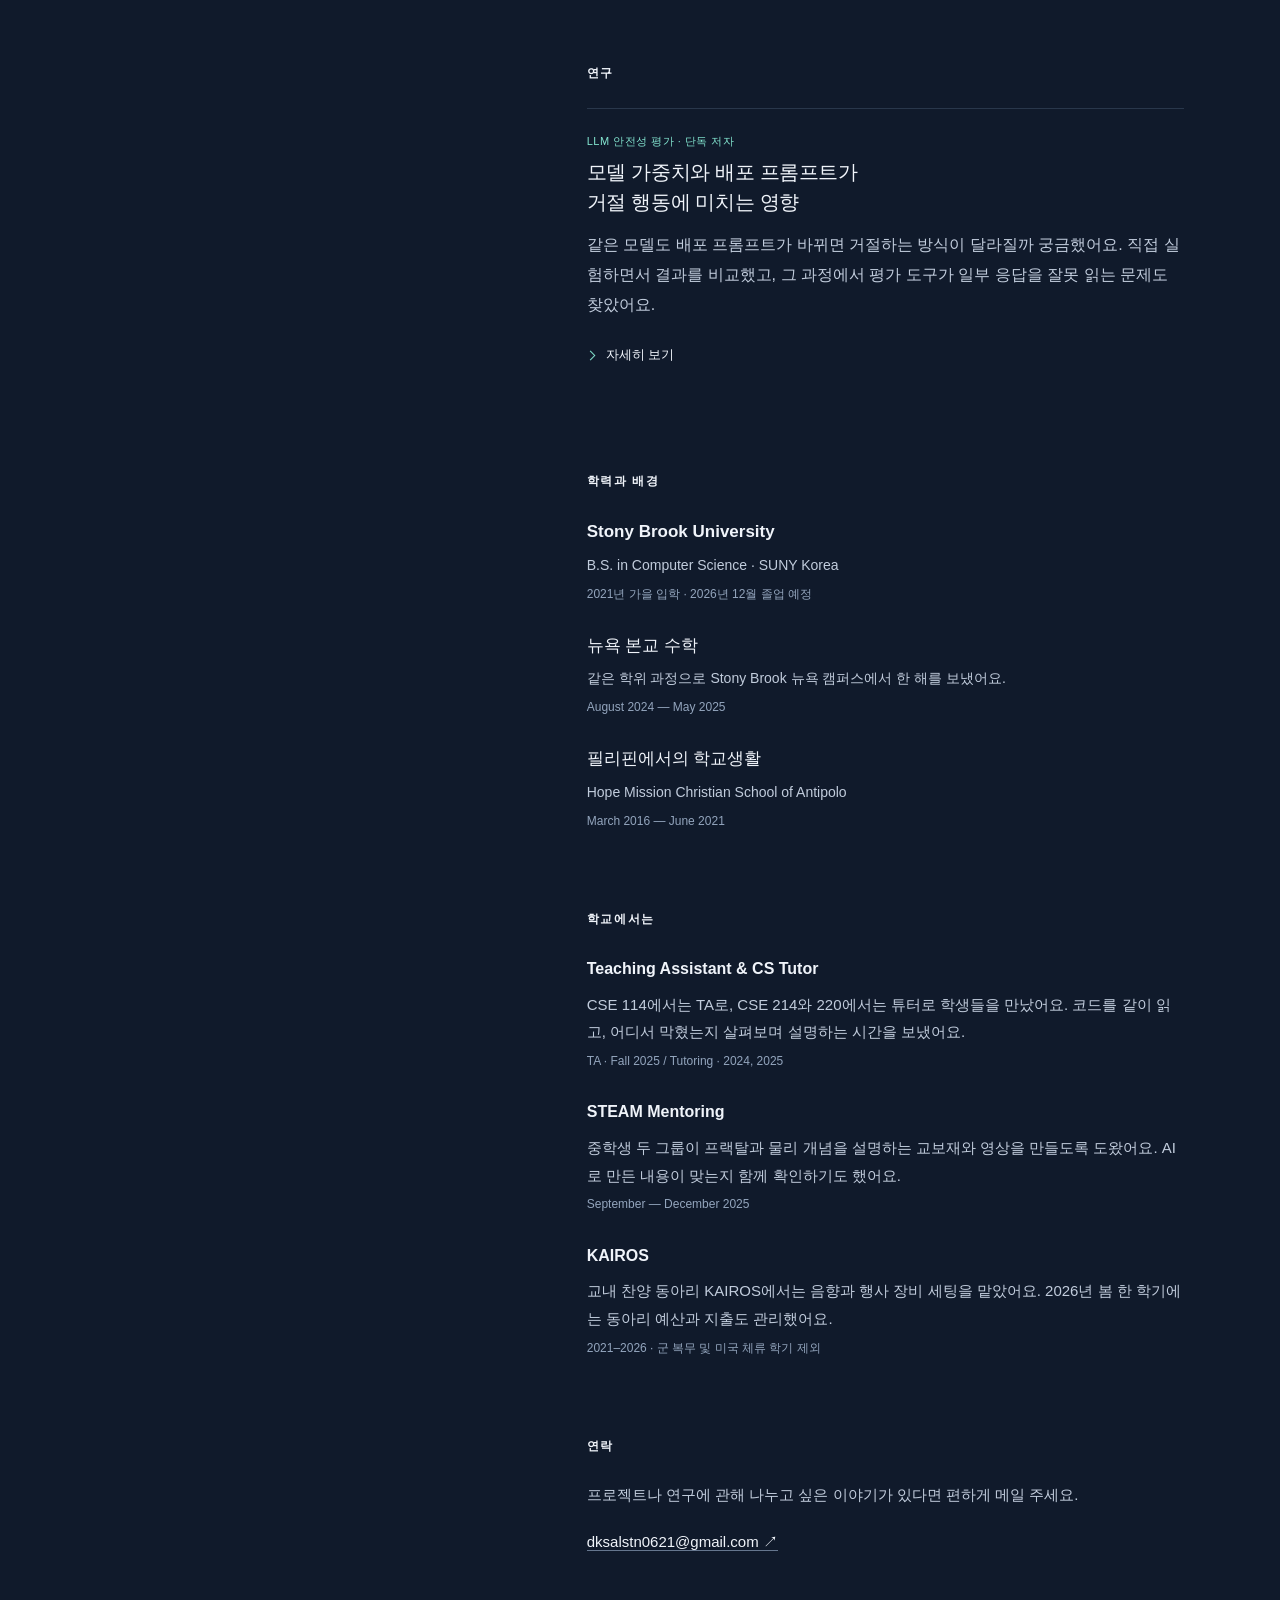
==== commit a22a2415: "Apply personal voice throughout expanded portfolio copy" ====
--- a/index.html
+++ b/index.html
@@ -2,7 +2,7 @@
 <html lang="ko">
 <head>
 <meta charset="utf-8"><meta name="viewport" content="width=device-width,initial-scale=1">
-<meta name="description" content="Minsoo Ahn — computer science, security, and AI. Projects, research, and life at SUNY Korea.">
+<meta name="description" content="I'm Minsoo, a computer science student at SUNY Korea. Here are my projects, research, and a little of what I do on campus.">
 <title>Minsoo Ahn | Projects & Research</title>
 <style>
 :root{color-scheme:dark;--bg:#101a2b;--text:#c1ccdc;--title:#f0f4fa;--muted:#93a5bd;--accent:#83e5d0;--line:#29374b}*{box-sizing:border-box}html{scroll-behavior:smooth;scroll-padding-top:44px}body{margin:0;background:var(--bg);color:var(--text);font-family:Inter,"Segoe UI","Noto Sans KR",Arial,sans-serif;font-size:17px;line-height:1.85;-webkit-font-smoothing:antialiased}::selection{background:#83e5d0;color:#101a2b}a{color:inherit;text-decoration:none}a:hover{color:var(--accent)}a:focus-visible,button:focus-visible,summary:focus-visible{outline:2px solid var(--accent);outline-offset:6px}button{font:inherit;cursor:pointer}.skip{position:absolute;top:-80px;left:20px;background:var(--accent);color:var(--bg);padding:8px 16px}.skip:focus{top:10px}.layout{max-width:1216px;margin:auto;padding:0 64px;display:grid;grid-template-columns:44% 56%;gap:0}.profile{position:sticky;top:0;height:100vh;max-height:1050px;padding:86px 52px 45px 0;display:flex;flex-direction:column}.name{font-size:48px;line-height:1.1;letter-spacing:-2.2px;font-weight:720;margin:0 0 16px;color:var(--title)}.role{color:var(--title);font-size:19px;line-height:1.5;margin:0 0 17px;font-weight:500}.lede{font-size:16px;line-height:1.85;max-width:290px;margin:0}.school{font-size:13px;line-height:1.9;margin-top:22px;color:var(--muted)}.school strong{font-weight:500;color:var(--text)}.language{display:flex;gap:5px;margin-top:26px;align-items:center}.language button{background:none;border:0;padding:3px 7px;color:var(--muted);font-size:12px;letter-spacing:.05em}.language button[aria-pressed=true]{color:var(--accent);background:#83e5d014;border-radius:3px}.language span{font-size:11px;color:#54657c}nav{display:grid;gap:14px;margin-top:45px}nav a{display:flex;align-items:center;gap:16px;font-size:11px;font-weight:650;letter-spacing:1.7px;color:var(--muted);width:max-content}nav a:before{content:"";height:1px;width:30px;background:#52627a;transition:width .2s}nav a:hover,nav a[aria-current=true]{color:var(--title)}nav a:hover:before,nav a[aria-current=true]:before{width:60px;background:var(--title)}.social{display:flex;gap:24px;margin-top:auto;padding-top:35px;font-size:14px;font-weight:550;color:var(--title)}.social svg{width:19px;height:19px;vertical-align:-4px;margin-right:7px}.location{margin-top:15px;color:var(--muted);font-size:12px}main{padding:84px 0 40px 12px;min-width:0}section{margin-bottom:76px;scroll-margin-top:35px}h2{font-size:12px;letter-spacing:1.6px;font-weight:650;color:var(--title);margin:0 0 24px;text-transform:uppercase}p{margin:0 0 19px}strong{font-weight:550;color:var(--title)}.about p{line-height:1.95}.inline{color:var(--title);border-bottom:1px solid #65768e}.current{border-left:2px solid var(--accent);padding-left:19px;margin-top:28px}.eyebrow{font-size:11px;letter-spacing:.5px;color:var(--accent);margin-bottom:6px}.current h3{font-size:16px;color:var(--title);margin:0 0 7px;font-weight:550}.current p{font-size:15px;line-height:1.8;margin:0}.entry{display:grid;grid-template-columns:84px 1fr;gap:17px;margin:0 -17px 15px;padding:18px 17px;border:1px solid transparent;border-radius:6px;transition:background .15s,border-color .15s}.entry:hover{background:#c1ccdc05;border-color:#c1ccdc12}.entry .date{font-size:11px;line-height:1.8;color:var(--muted);padding-top:4px;letter-spacing:.25px}.entry h3{font-size:17px;line-height:1.55;color:var(--title);font-weight:550;margin:0 0 9px}.entry h3 a:hover{color:var(--accent)}.entry p{font-size:15px;line-height:1.9;margin-bottom:12px}.entry .detail{font-size:14px;color:var(--muted)}.tags{display:flex;flex-wrap:wrap;gap:7px;font-size:11px;line-height:1.6}.tags span{color:var(--accent);background:#83e5d011;border-radius:20px;padding:5px 10px}.paper{padding:22px 0;border-top:1px solid var(--line)}.paper h3{font-size:20px;line-height:1.5;margin:0 0 13px;color:var(--title);font-weight:550;letter-spacing:-.35px}.paper p{font-size:15px}.small-link{font-size:13px;font-weight:550;color:var(--accent)}.school-entry{margin-bottom:25px}.school-entry h3{font-size:17px;font-weight:550;color:var(--title);margin:0 0 5px}.school-entry p{font-size:14px;margin:0 0 4px}.meta{color:var(--muted);font-size:12px}.community-item{margin-bottom:25px}.community-item h3{font-size:16px;font-weight:550;color:var(--title);margin:0 0 7px}.community-item p{font-size:15px;margin-bottom:4px}.contact{font-size:15px}[hidden]{display:none!important}body[data-lang=ko] [lang=en],body[data-lang=en] [lang=ko]{display:none}.arrow{font-size:15px;display:inline-block;transition:transform .15s}a:hover .arrow{transform:translate(2px,-2px)}@media(min-width:1500px){.layout{max-width:1320px;grid-template-columns:45% 55%;padding:0 90px}.profile{padding-top:105px}main{padding-top:103px}}@media(max-width:960px){.layout{display:block;max-width:760px;padding:0 36px}.profile{position:relative;height:auto;max-height:none;padding:60px 0 40px}.name{font-size:43px}.lede{max-width:450px}.school{margin-top:16px}.language{position:absolute;right:0;top:36px}nav{display:flex;gap:22px;flex-wrap:wrap;margin-top:30px}nav a:before{display:none}nav a{letter-spacing:.7px}.social{margin-top:25px;padding-top:0}.location{margin-top:8px}main{padding:22px 0 35px}section{margin-bottom:60px}}@media(max-width:480px){body{font-size:16px}.layout{padding:0 24px}.profile{padding-top:69px}.name{font-size:40px}.role{font-size:17px}.lede{font-size:15px}.language{top:19px;right:-7px}.entry{grid-template-columns:1fr;gap:6px;margin-left:-10px;margin-right:-10px;padding:14px 10px}.entry .date{padding:0}.entry .date br{display:none}.entry h3{font-size:17px}nav{gap:16px}nav a{font-size:10px}main{padding-top:15px}.paper h3{font-size:19px}.social{gap:23px}}@media(prefers-reduced-motion:reduce){html{scroll-behavior:auto}*{transition:none!important}}
@@ -20,8 +20,8 @@
 <header class="profile">
 <div>
 <h1 class="name">Minsoo Ahn</h1>
-<p class="role"><span lang="ko">컴퓨터과학을 공부합니다.</span><span lang="en">Computer science student</span></p>
-<p class="lede"><span lang="ko">요즘은 보안과 AI를<br>파고들고 있어요.</span><span lang="en">Currently exploring<br>security and AI.</span></p>
+<p class="role"><span lang="ko">컴퓨터과학을 공부하고 있어요.</span><span lang="en">Computer science student</span></p>
+<p class="lede"><span lang="ko">요즘은 보안과 AI를<br>파고들고 있어요.</span><span lang="en">Lately, I've been digging into<br>security and AI.</span></p>
 <p class="school"><strong>Stony Brook University · SUNY Korea</strong><br><span lang="ko">컴퓨터과학 학사 과정 · 2026년 12월 졸업 예정</span><span lang="en">B.S. in Computer Science · Expected Dec 2026</span></p>
 <div class="language" role="group" aria-label="Language"><button type="button" data-language="ko" aria-pressed="true">한국어</button><span>/</span><button type="button" data-language="en" aria-pressed="false">English</button></div>
 <nav aria-label="Main navigation">
@@ -35,36 +35,36 @@
 </header>
 <main id="content">
 <section id="about" class="about"><h2><span lang="ko">소개</span><span lang="en">About</span></h2>
-<p lang="ko">안녕하세요, 안민수입니다. SUNY Korea에서 컴퓨터과학을 공부하고 있어요. 요즘은 AI가 어떤 정보를 내보내고, 어떤 질문에 답하지 않는지에 관심이 많습니다.</p>
-<p lang="en">Hi, I'm Minsoo, a CS student at SUNY Korea. Lately, I've been thinking about what AI systems should share, and when they should refuse a request.</p>
-<p lang="ko">필리핀에서 학교를 다녔고, 한국과 뉴욕에서 대학 생활을 했어요. 학교에서는 TA와 튜터로 학생들과 코드를 살펴보기도 했고, KAIROS에서는 무대 뒤 음향을 맡아왔습니다.</p>
-<p lang="en">I went to school in the Philippines and have studied in Korea and New York. On campus, I've spent time helping students work through code as a TA and tutor, and working behind the scenes on sound for KAIROS.</p>
-<div class="current"><div class="eyebrow"><span lang="ko">현재 진행 중 · 2026년 11월</span><span lang="en">CURRENTLY · NOVEMBER 2026</span></div><h3>Memory-Aware Egress Control for AI Agents</h3><p lang="ko">팀원들과 AI 에이전트의 정보 유출 문제를 살펴보고 있어요. 저는 어떤 정보를 기밀로 볼지, 언제 외부 전송을 제한할지 정하고 팀의 작업을 검토하고 통합하는 쪽에 참여합니다.</p><p lang="en">I'm working with a team on information leaks from AI agents. My part is defining what counts as confidential, when outbound access should be restricted, and reviewing and integrating the team's work.</p></div>
+<p lang="ko">안녕하세요, 안민수예요. SUNY Korea에서 컴퓨터과학을 공부하고 있어요. 요즘은 AI가 어떤 정보를 밖으로 내보내는지, 어떤 질문에는 답하지 않는지 살펴보고 있어요.</p>
+<p lang="en">Hi, I'm Minsoo, a CS student at SUNY Korea. Lately, I've been looking at what AI systems should share and when they should turn down a request.</p>
+<p lang="ko">필리핀에서 학교를 다녔고, 대학 생활은 한국과 뉴욕에서 했어요. 학교에서는 TA와 튜터로 학생들과 코드를 살펴봤고, KAIROS에서는 무대 뒤 음향을 맡아왔어요.</p>
+<p lang="en">I went to school in the Philippines and have studied in Korea and New York. On campus, I've helped students work through code as a TA and tutor. I've also spent time behind the scenes on sound for KAIROS.</p>
+<div class="current"><div class="eyebrow"><span lang="ko">현재 진행 중 · 2026년 11월</span><span lang="en">CURRENTLY · NOVEMBER 2026</span></div><h3>Memory-Aware Egress Control for AI Agents</h3><p lang="ko">팀원들과 AI 에이전트의 정보 유출 문제를 살펴보고 있어요. 어떤 정보를 기밀로 볼지, 언제 외부 전송을 제한할지 함께 정하고 있어요. 각자 작업한 내용을 검토하고 합치는 일에도 참여하고요.</p><p lang="en">I'm working with a team on information leaks from AI agents. I help decide what counts as confidential and when to limit what an agent can send out. I also review and bring together the team's work.</p></div>
 </section>
 <section id="projects"><h2><span lang="ko">프로젝트</span><span lang="en">Selected projects</span></h2>
-<article class="entry"><div class="date">SPRING 2026<br> <span lang="ko">학점 연구</span><span lang="en">RESEARCH</span></div><div><h3><a href="https://github.com/MinsooAhn02/ZTA_architecture" target="_blank" rel="noopener noreferrer">Zero Trust Architecture <span class="arrow">↗</span></a></h3><p lang="ko">Zero Trust를 실제 서비스 요청에 적용해 봤어요. 누가 보낸 요청인지, 어떤 권한이 있는지 확인하는 환경을 만들고, 통과할 요청과 막힐 요청을 나눠 테스트했습니다.</p><p lang="en">I wanted to see what Zero Trust looks like in a running system. I added identity and access checks between services, then tested which requests got through and which were denied.</p><div class="tags"><span>Kubernetes</span><span>Istio / Envoy</span><span>OPA</span><span>Keycloak</span></div><p class="takeaway"><span lang="ko">5개 위협 범주, 18개 허용/거부 검증</span><span lang="en">5 scenario categories, 18 allow/deny checks</span></p><details class="project-details"><summary><span class="when-closed"><span lang="ko">자세히 보기</span><span lang="en">More details</span></span><span class="when-open"><span lang="ko">접기</span><span lang="en">Show less</span></span><span class="sr-only">: Zero Trust Architecture</span></summary><div class="details-content"><div class="project-story"><p lang="ko">화이트해커 교육에서 Zero Trust를 접한 뒤, 실제 요청이 어떤 기준으로 허용되고 거부되는지 확인해 보고 싶어 교수님께 연구를 제안했습니다. Windows의 WSL 환경에 Kubernetes 샌드박스를 만들고 Istio/Envoy, Keycloak, OPA를 연결했습니다. 매주 구현한 내용과 판단을 설명하고 피드백을 받아 다음 실험에 반영했습니다.</p><p lang="ko">처음에는 가능한 위협을 넓게 다루려 했지만, 그대로는 연구 범위를 정하기 어려웠습니다. 다섯 위협 범주로 좁힌 뒤 정상 요청과 거부되어야 할 요청을 구분해 18개 테스트를 직접 설계하고 실행했습니다. 각 요청이 왜 통과하거나 막혔는지 로그로 확인했습니다.</p><p lang="ko">개념으로 배운 원칙을 실제 시스템에 옮기려면 신뢰할 구성 요소와 검증할 범위를 구체적으로 정해야 했습니다. 아래 자료는 학기 프로젝트에서 확인한 서비스 연결과 테스트 결과입니다.</p><p lang="en">After encountering Zero Trust in a white-hat security course, I proposed an independent study to my professor to see how it works on real requests. I built a Kubernetes sandbox on Windows/WSL and connected Istio/Envoy, Keycloak, and OPA. Each week, I explained my implementation and decisions, then used the feedback to plan the next experiment.</p><p lang="en">I initially tried to cover a broad range of threats, which made the scope difficult to finish. I narrowed it to five categories and designed and ran 18 tests covering requests that should pass and requests that should be denied. Logs helped me check why each request received its result.</p><p lang="en">Turning the principle into a working system required concrete decisions about which components to trust and what to verify. The materials below show the service connections and validation results from the original course project.</p></div>
+<article class="entry"><div class="date">SPRING 2026<br> <span lang="ko">학점 연구</span><span lang="en">RESEARCH</span></div><div><h3><a href="https://github.com/MinsooAhn02/ZTA_architecture" target="_blank" rel="noopener noreferrer">Zero Trust Architecture <span class="arrow">↗</span></a></h3><p lang="ko">Zero Trust를 작은 실험 환경에 옮겨봤어요. 누가 보낸 요청인지, 어떤 권한이 있는지 확인하고, 통과해야 할 요청과 막혀야 할 요청을 나눠 테스트했어요.</p><p lang="en">I wanted to see how Zero Trust works with real service requests. I set up identity and access checks between services, then tested which requests got through and which were blocked.</p><div class="tags"><span>Kubernetes</span><span>Istio / Envoy</span><span>OPA</span><span>Keycloak</span></div><p class="takeaway"><span lang="ko">5개 위협 범주, 18개 허용/거부 검증</span><span lang="en">5 scenario categories, 18 allow/deny checks</span></p><details class="project-details"><summary><span class="when-closed"><span lang="ko">자세히 보기</span><span lang="en">More details</span></span><span class="when-open"><span lang="ko">접기</span><span lang="en">Show less</span></span><span class="sr-only">: Zero Trust Architecture</span></summary><div class="details-content"><div class="project-story"><p lang="ko">화이트해커 교육에서 Zero Trust를 처음 접했어요. 개념으로 배운 내용을 직접 확인해 보고 싶어서 교수님께 연구를 제안했어요. Windows의 WSL에 Kubernetes 실험 환경을 만들고 Istio/Envoy, Keycloak, OPA를 연결했어요. 매주 만든 것과 그렇게 정한 이유를 설명하고, 교수님 의견을 받아 다음 실험을 이어갔어요.</p><p lang="ko">처음에는 떠오르는 위협을 넓게 다루려 했는데, 그렇게는 끝내기 어렵겠더라고요. 다섯 범주로 범위를 좁히고, 정상 요청과 거부해야 할 요청을 나눠 테스트 18개를 직접 만들고 실행했어요. 요청마다 예상한 응답이 나오는지, 왜 통과하거나 막혔는지 로그를 보며 확인했어요.</p><p lang="ko">직접 만들어 보니 어디까지 확인할지, 어떤 구성 요소는 믿고 사용할지를 정해야 했어요. '아무것도 믿지 않는다'는 말만으로 구현이 끝나지는 않더라고요. 아래에는 학기 중에 만든 서비스 연결 구조와 테스트 결과를 모아뒀어요.</p><p lang="en">I first came across Zero Trust in a white-hat security course and asked my professor if I could study it through a working system. I set up a Kubernetes sandbox on Windows/WSL and connected Istio/Envoy, Keycloak, and OPA. Each week, I walked through what I'd built and why, then used the feedback to decide what to try next.</p><p lang="en">At first, I tried to cover too many threats at once. I narrowed the project to five categories and wrote 18 tests, including requests that should pass and requests that should be denied. I checked the logs to see why each request got through or was blocked.</p><p lang="en">Once I started building it, I had to decide exactly which components the system would trust and what each check would cover. Below are the service connections and test results from that semester's project.</p></div>
 <dl class="results"><div><dt><span lang="ko">허용·거부 검증</span><span lang="en">allow / deny checks</span></dt><dd>18</dd></div><div><dt><span lang="ko">위협 범주</span><span lang="en">scenario categories</span></dt><dd>5</dd></div></dl>
-<figure class="artifact"><a class="image-link" href="assets/zta-topology.png" target="_blank" rel="noopener noreferrer" aria-label="Open Kiali topology image"><img src="assets/zta-topology.png" alt="Kiali service topology showing frontend, backend and test client traffic" loading="lazy" width="719" height="632"></a><figcaption><span lang="ko">실제 Kiali 서비스 토폴로지. 학기 프로젝트의 18개 허용·거부 검증에서 기대한 결과를 확인했습니다.</span><span lang="en">Actual Kiali service topology. All 18 original project allow/deny checks matched their expected outcomes.</span></figcaption></figure>
-<div class="artifact-links"><a href="https://github.com/MinsooAhn02/ZTA_architecture/blob/7da747f627fc7f0cb1610208877a1344401f2c87/evidence/test-results.txt" target="_blank" rel="noopener noreferrer"><span lang="ko">검증 로그</span><span lang="en">Validation log</span> ↗</a></div>
+<figure class="artifact"><a class="image-link" href="assets/zta-topology.png" target="_blank" rel="noopener noreferrer" aria-label="View the Kiali service map"><img src="assets/zta-topology.png" alt="Kiali service map with frontend, backend, and test-client connections" loading="lazy" width="719" height="632"></a><figcaption><span lang="ko">Kiali에서 확인한 실제 서비스 연결 구조예요. 학기 프로젝트에서 직접 만든 허용·거부 테스트 18개는 모두 예상한 결과가 나왔어요.</span><span lang="en">The service connections in Kiali. In the original course project, all 18 allow/deny checks matched the expected results.</span></figcaption></figure>
+<div class="artifact-links"><a href="https://github.com/MinsooAhn02/ZTA_architecture/blob/7da747f627fc7f0cb1610208877a1344401f2c87/evidence/test-results.txt" target="_blank" rel="noopener noreferrer"><span lang="ko">검증 로그</span><span lang="en">Test log</span> ↗</a></div>
 </div></details></div></article>
-<article class="entry"><div class="date"><span lang="ko">팀 캡스톤</span><span lang="en">TEAM CAPSTONE</span><br> 3 <span lang="ko">인</span><span lang="en">PEOPLE</span></div><div><h3>MorningBriefing.AI</h3><p lang="ko">일정부터 일기까지, 하루에 쓰는 정보를 한 화면에 모은 대시보드예요. 제 아이디어로 시작해 팀원 두 명과 만들었고, 저는 백엔드와 외부 서비스 연결을 주로 맡았습니다.</p><p lang="en">A dashboard for the things you check during the day: schedules, diary entries, weather, and more. I proposed the idea and built it with two teammates, mainly working on the backend and integrations.</p><div class="tags"><span>Backend</span><span>Google APIs</span><span>Security review</span></div><p class="takeaway"><span lang="ko">배포된 서비스의 게스트 데모를 직접 사용해 볼 수 있습니다.</span><span lang="en">The deployed app can be explored without signing in.</span></p><details class="project-details"><summary><span class="when-closed"><span lang="ko">자세히 보기</span><span lang="en">More details</span></span><span class="when-open"><span lang="ko">접기</span><span lang="en">Show less</span></span><span class="sr-only">: MorningBriefing.AI</span></summary><div class="details-content"><div class="project-story"><p lang="ko">여러 서비스에 흩어진 일상 정보를 한 화면에 모으는 대시보드를 제안하고 팀원 두 명과 만들었습니다. 기능을 따로 구현하는 것뿐 아니라 Google 인증과 외부 API, 저장된 데이터가 실제 화면까지 이어지게 연결하는 일이 필요했습니다. 저는 초기 골격과 백엔드, Google API 연동, Smart Widget에 참여했습니다.</p><p lang="ko">여러 API가 얽히면서 문제가 생겼을 때는 새 기능을 계속 늘리기보다 이미 구현한 기능을 먼저 안정화한 뒤 다음 단계로 넘어갔습니다. 팀원이 만든 부분도 연결과 보안 관점에서 함께 검토했습니다.</p><p lang="ko">일정과 일기가 쌓이는 서비스인 만큼 정보가 어디에 저장되고 전달되는지도 살폈습니다. 외부 AI API 비밀키는 처음부터 서버 함수에서 처리하도록 설계했고, Google 로그인 갱신 토큰은 브라우저 저장 대상에서 제외했습니다. 학기가 끝난 뒤에는 일기 종단간 암호화를 추가했습니다. 아래는 개인 계정에 접속하지 않고도 살펴볼 수 있는 실제 게스트 화면입니다.</p><p lang="en">I proposed a dashboard that brings everyday information from separate services into one screen, then built it with two teammates. Beyond implementing individual features, we needed Google authentication, external APIs, and stored data to work together in the interface. My contributions included the initial scaffold, backend, Google API integration, and Smart Widget.</p><p lang="en">When problems emerged between APIs, I focused on stabilizing existing features before moving on to the next one. I also reviewed teammates' work for integration and security issues.</p><p lang="en">Because the app collects schedules and diary entries, I looked at where information is stored and sent. External AI API secrets were handled by server functions from the start, and Google refresh tokens were excluded from browser storage. After the semester, I added end-to-end encryption for diary entries. The screenshot below is the actual guest experience, without accessing a personal account.</p></div>
-<figure class="artifact"><a class="image-link" href="assets/morningbriefing-demo.png" target="_blank" rel="noopener noreferrer" aria-label="Open MorningBriefing demo screenshot"><img src="assets/morningbriefing-demo.png" alt="MorningBriefing actual guest demo: AI briefing, calendar, weather, stocks and trends" loading="lazy" width="1257" height="913"></a><figcaption><span lang="ko">배포된 서비스의 실제 게스트 데모 화면. 일정·날씨·주가 등은 데모용 샘플 데이터입니다.</span><span lang="en">Actual guest demo of the deployed app. Schedules, weather and market figures are sample data.</span></figcaption></figure>
+<article class="entry"><div class="date"><span lang="ko">팀 캡스톤</span><span lang="en">TEAM CAPSTONE</span><br> 3 <span lang="ko">인</span><span lang="en">PEOPLE</span></div><div><h3>MorningBriefing.AI</h3><p lang="ko">일정부터 일기까지, 하루에 쓰는 정보를 한 화면에 모은 대시보드예요. 제가 낸 아이디어로 팀원 두 명과 함께 만들었고, 저는 주로 백엔드와 외부 서비스 연결을 맡았어요.</p><p lang="en">A dashboard that brings schedules, diary entries, weather, and other daily information into one place. I pitched the idea and built it with two teammates, mainly working on the backend and connecting external services.</p><div class="tags"><span>Backend</span><span>Google APIs</span><span>Security review</span></div><p class="takeaway"><span lang="ko">로그인 없이 게스트 데모를 둘러볼 수 있어요.</span><span lang="en">You can try the guest demo without signing in.</span></p><details class="project-details"><summary><span class="when-closed"><span lang="ko">자세히 보기</span><span lang="en">More details</span></span><span class="when-open"><span lang="ko">접기</span><span lang="en">Show less</span></span><span class="sr-only">: MorningBriefing.AI</span></summary><div class="details-content"><div class="project-story"><p lang="ko">여러 서비스에 흩어진 일상 정보를 한곳에서 보면 어떨까 하는 생각으로 시작했어요. 팀원 두 명과 기능을 나눠 만들면서 Google 로그인과 외부 API, 저장한 정보가 화면까지 잘 이어지도록 연결했어요. 저는 프로젝트의 초기 골격과 백엔드, Google API 연동, Smart Widget을 맡았어요.</p><p lang="ko">API 여러 개를 연결하다 보니 한 부분을 바꿨을 때 다른 곳에서 문제가 생기기도 했어요. 그럴 때는 이미 만든 기능부터 안정시킨 뒤 다음 기능으로 넘어갔어요. 팀원이 만든 부분도 함께 살펴보며 연결이 맞는지, 보안상 놓친 부분은 없는지 확인했고요.</p><p lang="ko">일정과 일기가 쌓이는 서비스라 정보가 어디에 저장되고 전달되는지도 신경 썼어요. 외부 AI API 비밀키는 처음부터 서버 함수에서 처리하게 만들고, Google 로그인 갱신 토큰은 브라우저에 저장하지 않도록 바꿨어요. 학기가 끝난 뒤에는 일기 종단간 암호화도 추가했어요. 아래는 개인 계정 없이 볼 수 있는 실제 게스트 화면이에요.</p><p lang="en">I suggested putting the information we use throughout the day on one screen and built the dashboard with two teammates. That meant getting Google sign-in, external APIs, and saved data to work together, as well as building the individual features. I worked on the initial setup, backend, Google API connections, and Smart Widget.</p><p lang="en">When the APIs didn't work together as expected, I went back and got the existing features working before adding more. I also checked how my teammates' work connected to the rest of the app and looked for security issues.</p><p lang="en">With schedules and diary entries in the app, I also checked where that information was saved and sent. I designed it so server functions handled the secret keys for external AI APIs from the start, and kept Google refresh tokens out of browser storage. After the semester, I added end-to-end encryption for diary entries. The screenshot below shows the guest demo, without opening a personal account.</p></div>
+<figure class="artifact"><a class="image-link" href="assets/morningbriefing-demo.png" target="_blank" rel="noopener noreferrer" aria-label="View the MorningBriefing guest demo screenshot"><img src="assets/morningbriefing-demo.png" alt="MorningBriefing guest demo showing the AI briefing, calendar, weather, stocks, and trends" loading="lazy" width="1257" height="913"></a><figcaption><span lang="ko">배포된 서비스의 실제 게스트 화면이에요. 일정·날씨·주가 등은 둘러보기용 샘플 데이터예요.</span><span lang="en">The app's guest demo. The schedules, weather, and market figures shown here are sample data.</span></figcaption></figure>
 <div class="artifact-links"><a href="https://morningbriefing.dksalstn0621.workers.dev" target="_blank" rel="noopener noreferrer"><span lang="ko">직접 사용해 보기</span><span lang="en">Try the demo</span> ↗</a><a href="https://github.com/MinsooAhn02/CSE_416_3pip" target="_blank" rel="noopener noreferrer">GitHub ↗</a></div>
 </div></details></div></article>
-<article class="entry"><div class="date"><span lang="ko">팀 프로젝트</span><span lang="en">TEAM PROJECT</span><br> 2 <span lang="ko">인</span><span lang="en">PEOPLE</span></div><div><h3>Traffic Digital Twin</h3><p lang="ko">CCTV 속 차량을 지도 위로 옮겨 보자는 아이디어에서 시작했어요. 팀원과 함께 만들면서 영상 처리와 백엔드 연결을 맡았고, 카메라마다 다른 조건과 노트북 GPU의 처리 속도를 다뤘습니다.</p><p lang="en">An attempt to put the vehicles in CCTV footage onto a map. I built it with a teammate, working on video processing, backend integration, and the differences between cameras, then tackled inference speed on a laptop GPU.</p><div class="tags"><span>Computer vision</span><span>FastAPI</span><span>TensorRT</span></div><p class="takeaway"><span lang="ko">후속 실험의 탐지/추적 평균 지연: 8.4 → 6.7ms</span><span lang="en">Later benchmark, mean detection/tracking latency: 8.4 → 6.7ms</span></p><details class="project-details"><summary><span class="when-closed"><span lang="ko">자세히 보기</span><span lang="en">More details</span></span><span class="when-open"><span lang="ko">접기</span><span lang="en">Show less</span></span><span class="sr-only">: Traffic Digital Twin</span></summary><div class="details-content"><div class="project-story"><p lang="ko">CCTV 영상에 차량 탐지 모델을 연결해 교통 상황을 지도에서 볼 수 있게 하자는 아이디어에서 시작했습니다. 두 사람 모두 컴퓨터 비전이 처음이라 필요한 원리를 공부하며 구현 방향을 정했습니다. 저는 알고리즘과 데이터 준비, OpenCV 영상 처리, FastAPI 연결을 맡았고 중간 결과를 함께 보며 접근을 보완했습니다.</p><p lang="ko">카메라마다 촬영 각도와 위치가 다르고 움직임도 있어, 한 영상에 맞춘 방식이 다른 영상에서는 그대로 통하지 않았습니다. 변수를 하나씩 확인하며 위치와 속도 추정 방식을 다듬었습니다. 노트북 GPU의 추론이 입력을 따라가지 못했을 때는 TensorRT 사용을 제안하고 모델을 엔진으로 변환했습니다.</p><p lang="ko">후속 보고서에서는 같은 조건으로 처리 시간을 비교했습니다. 탐지/추적 단계의 평균 지연은 PyTorch CUDA 8.4ms, TensorRT FP16 6.7ms였습니다. 아래에 측정 조건과 실제 화면, 초기 Showcase 포스터를 함께 정리했습니다. 화면과 포스터, 벤치마크는 각각의 버전과 조건을 구분해 보아야 합니다.</p><p lang="en">The project began with an idea to connect CCTV vehicle detection to a map of traffic conditions. Computer vision was new to both of us, so we studied the relevant concepts while deciding how to build it. I worked on algorithms, data preparation, OpenCV processing, and FastAPI integration, and we reviewed intermediate results together.</p><p lang="en">Camera angles, positions, and movement varied, so an approach that worked for one video did not transfer directly to another. I checked the variables one at a time to refine position and speed estimation. When inference on the laptop GPU could not keep up with the input, I proposed TensorRT and converted the model into an engine.</p><p lang="en">A later report compared processing time under the same conditions: mean detection/tracking latency was 8.4ms with PyTorch CUDA and 6.7ms with TensorRT FP16. The conditions, actual interface, and earlier Showcase poster are collected below. They represent different versions and inputs, which are labeled separately.</p></div>
-<figure class="artifact"><a class="image-link" href="assets/digital-twin-detection.png" target="_blank" rel="noopener noreferrer" aria-label="Open vehicle detection screenshot"><img src="assets/digital-twin-detection.png" alt="Traffic Digital Twin interface with vehicle detection boxes over a road camera feed" loading="lazy" width="713" height="472"></a><figcaption><span lang="ko">보고서에 수록된 실제 차량 탐지 화면. 아래 벤치마크와는 다른 영상입니다.</span><span lang="en">Actual vehicle detection UI from the report. This image is a different video from the benchmark below.</span></figcaption></figure>
-<div class="performance"><h4><span lang="ko">탐지·추적 평균 처리 시간</span><span lang="en">Mean detection & tracking latency</span></h4><div class="bar-row"><span>PyTorch CUDA</span><div class="bar-track"><div class="bar" style="width:100%"></div></div><strong>8.4 ms</strong></div><div class="bar-row"><span>TensorRT FP16</span><div class="bar-track"><div class="bar fast" style="width:79.7619%"></div></div><strong>6.7 ms</strong></div><p class="conditions"><span lang="ko">YOLO26m · RTX 4070 Laptop 8GB · 야간 ITS 영상 1,000프레임/실행 · 워밍업 20프레임 제외 · OC-SORT 고정. YOLO+BoxMOT 단계 측정이며 전체 앱 속도가 아닙니다.</span><span lang="en">YOLO26m · RTX 4070 Laptop 8GB · 1,000 nighttime ITS frames/run · 20 warmup frames excluded · fixed OC-SORT. Measures the YOLO+BoxMOT stage, not the full app.</span></p></div>
-<div class="poster-row"><a href="assets/digital-twin-showcase.pdf" target="_blank" rel="noopener noreferrer" aria-label="Open Digital Twin Showcase poster PDF"><img src="assets/digital-twin-poster.png" alt="Digital Twin Spring 2026 Showcase poster by Minsoo Ahn and Dahyun Kwon" loading="lazy" width="1132" height="1600"></a><div><a class="small-link" href="assets/digital-twin-showcase.pdf" target="_blank" rel="noopener noreferrer"><span lang="ko">Showcase 포스터 보기</span><span lang="en">View Showcase poster</span> ↗</a><p><span lang="ko">Spring 2026 · 초기 YOLOv8 버전의 발표 자료. 포스터 수치와 후속 YOLO26 벤치마크는 버전이 다릅니다.</span><span lang="en">Spring 2026 · Earlier YOLOv8 presentation. Its figures belong to a different version from the later YOLO26 benchmark above.</span></p></div></div>
+<article class="entry"><div class="date"><span lang="ko">팀 프로젝트</span><span lang="en">TEAM PROJECT</span><br> 2 <span lang="ko">인</span><span lang="en">PEOPLE</span></div><div><h3>Traffic Digital Twin</h3><p lang="ko">CCTV 속 차량을 지도 위로 옮겨 보자는 아이디어에서 시작했어요. 팀원과 함께 만들면서 저는 영상 처리와 백엔드 연결을 맡았어요. 카메라마다 다른 조건에 맞추고, 노트북 GPU가 영상을 제때 처리하게 만드는 일이 쉽지 않았어요.</p><p lang="en">This started with an idea to put the vehicles in CCTV footage onto a map. I built it with a teammate, working on video processing and the backend, then on camera differences and inference speed on a laptop GPU.</p><div class="tags"><span>Computer vision</span><span>FastAPI</span><span>TensorRT</span></div><p class="takeaway"><span lang="ko">후속 실험의 탐지/추적 평균 지연: 8.4 → 6.7ms</span><span lang="en">A later benchmark: mean detection/tracking time went from 8.4 to 6.7 ms</span></p><details class="project-details"><summary><span class="when-closed"><span lang="ko">자세히 보기</span><span lang="en">More details</span></span><span class="when-open"><span lang="ko">접기</span><span lang="en">Show less</span></span><span class="sr-only">: Traffic Digital Twin</span></summary><div class="details-content"><div class="project-story"><p lang="ko">CCTV에 차량 탐지 모델을 연결하면 교통 상황을 지도에서 볼 수 있겠다고 생각했어요. 둘 다 컴퓨터 비전이 처음이라 원리를 공부하면서 만드는 방법을 찾아갔어요. 저는 알고리즘과 데이터 준비, OpenCV 영상 처리, FastAPI 연결을 맡았고, 중간 결과를 함께 보며 고쳐나갔어요.</p><p lang="ko">카메라마다 각도와 위치가 다르고 화면이 움직이기도 해서, 한 영상에 맞춘 방식이 다른 영상에서는 잘 맞지 않았어요. 변수를 하나씩 확인하면서 위치와 속도를 추정하는 방식을 다듬었어요. 노트북 GPU가 들어오는 영상을 제때 처리하지 못했을 때는 TensorRT를 써보자고 제안하고 모델을 엔진으로 직접 변환했어요.</p><p lang="ko">후속 실험에서는 같은 조건으로 처리 시간을 비교했어요. 탐지·추적 단계의 평균 지연은 PyTorch CUDA에서 8.4ms, TensorRT FP16에서 6.7ms였어요. 아래에는 측정 조건과 실제 화면, 초기 Showcase 포스터를 모아뒀어요. 화면과 포스터는 벤치마크와 버전·입력 영상이 달라서 각각 따로 표시했어요.</p><p lang="en">We wanted to detect vehicles in CCTV footage and show the traffic on a map. Neither of us had worked with computer vision before, so we learned what we needed as we built it. I worked on the algorithms, data preparation, OpenCV processing, and FastAPI connections. We looked at the results together as we went and adjusted our approach.</p><p lang="en">A method that worked for one video didn't necessarily work for another: the cameras had different angles, positions, and movement. I checked those differences one at a time to improve the position and speed estimates. When the laptop GPU couldn't keep up with the input, I suggested TensorRT and converted the model into an engine.</p><p lang="en">In a later report, I compared processing time under the same conditions. Mean detection/tracking time was 8.4 ms with PyTorch CUDA and 6.7 ms with TensorRT FP16. Below are the test conditions, a screenshot from the app, and our earlier Showcase poster. I've labeled the versions and inputs because they aren't all from the same experiment.</p></div>
+<figure class="artifact"><a class="image-link" href="assets/digital-twin-detection.png" target="_blank" rel="noopener noreferrer" aria-label="View the vehicle detection screenshot"><img src="assets/digital-twin-detection.png" alt="Traffic Digital Twin showing detected vehicles in road-camera footage" loading="lazy" width="713" height="472"></a><figcaption><span lang="ko">보고서에 실린 실제 차량 탐지 화면이에요. 아래 벤치마크를 측정한 영상과는 달라요.</span><span lang="en">A vehicle detection screenshot from the report. It uses a different video from the benchmark below.</span></figcaption></figure>
+<div class="performance"><h4><span lang="ko">탐지·추적 평균 처리 시간</span><span lang="en">Mean detection & tracking time</span></h4><div class="bar-row"><span>PyTorch CUDA</span><div class="bar-track"><div class="bar" style="width:100%"></div></div><strong>8.4 ms</strong></div><div class="bar-row"><span>TensorRT FP16</span><div class="bar-track"><div class="bar fast" style="width:79.7619%"></div></div><strong>6.7 ms</strong></div><p class="conditions"><span lang="ko">YOLO26m · RTX 4070 Laptop 8GB · 야간 ITS 영상 실행당 1,000프레임 · 워밍업 20프레임 제외 · OC-SORT 고정. YOLO+BoxMOT 탐지·추적 단계만 측정한 값이에요. 전체 앱 처리 속도와는 구분해 주세요.</span><span lang="en">YOLO26m, RTX 4070 Laptop 8GB, 1,000 nighttime ITS frames per run, with 20 warmup frames excluded and OC-SORT kept fixed. These times cover the YOLO+BoxMOT stage, not the whole app.</span></p></div>
+<div class="poster-row"><a href="assets/digital-twin-showcase.pdf" target="_blank" rel="noopener noreferrer" aria-label="View the Digital Twin Showcase poster PDF"><img src="assets/digital-twin-poster.png" alt="Spring 2026 Digital Twin poster by Minsoo Ahn and Dahyun Kwon" loading="lazy" width="1132" height="1600"></a><div><a class="small-link" href="assets/digital-twin-showcase.pdf" target="_blank" rel="noopener noreferrer"><span lang="ko">Showcase 포스터 보기</span><span lang="en">View Showcase poster</span> ↗</a><p><span lang="ko">2026년 봄에 발표한 초기 YOLOv8 버전의 포스터예요. 포스터 안의 수치는 위 YOLO26 후속 실험과 버전이 달라요.</span><span lang="en">Our Spring 2026 presentation used the earlier YOLOv8 version. Its figures are separate from the later YOLO26 benchmark above.</span></p></div></div>
 <div class="artifact-links"><a href="https://github.com/MinsooAhn02/DigitalTwin" target="_blank" rel="noopener noreferrer">GitHub ↗</a><a href="https://github.com/MinsooAhn02/DigitalTwin/blob/b2edc1c6c0b178bdbb6f8579c4d9b0982d123a8b/report/report_base.tex#L550-L579" target="_blank" rel="noopener noreferrer"><span lang="ko">측정 조건과 결과</span><span lang="en">Benchmark details</span> ↗</a></div>
 </div></details></div></article>
 </section>
-<section id="research"><h2><span lang="ko">연구</span><span lang="en">Research</span></h2><article class="paper"><div class="eyebrow"><span lang="ko">LLM 안전성 평가 · 단독 저자</span><span lang="en">LLM SAFETY EVALUATION · SOLE AUTHOR</span></div><h3><span lang="ko">모델 가중치와 배포 프롬프트가<br>거절 행동에 미치는 영향</span><span lang="en">How model weights and deployment prompts interact in refusal behavior</span></h3><p lang="ko">같은 모델을 다른 지시문 아래에서 평가하면 결과가 얼마나 달라질지 궁금했습니다. 직접 실험하며 거절 행동을 비교했고, 도중에 평가 도구가 일부 응답을 잘못 읽는 문제도 찾았어요.</p><p lang="en">I wanted to know how differently the same model would behave under different prompts. I ran experiments on refusal behavior and, along the way, found that the evaluation tools were misreading some responses.</p>
-<details class="project-details"><summary><span class="when-closed"><span lang="ko">자세히 보기</span><span lang="en">More details</span></span><span class="when-open"><span lang="ko">접기</span><span lang="en">Show less</span></span><span class="sr-only">: LLM safety research</span></summary><div class="details-content"><div class="project-story"><p lang="ko">AI Summer Camp 이후 LLM 보안에 관심이 생겼고, 떠올린 생각이 실제 실험에서도 성립하는지 확인해 보고 싶었습니다. 익숙하지 않은 개념은 AI의 도움을 받아 공부하고 Kaggle에서 직접 실험을 돌렸습니다. 혼자 해결되지 않는 부분은 동료 연구자에게 조언을 구하면서 질문을 구체화했습니다.</p><p lang="ko">연구에서는 모델 가중치와 평가 요청을 유지한 채 배포 프롬프트를 바꾸어 거절 행동을 비교했습니다. 모델 자체를 평가한 결과가 실제 사용 조건에서도 유지되는지 살펴보려는 실험이었습니다. AI는 코드 구현과 분석, 글 정리에도 활용했고 실험 방향과 결과 해석은 직접 판단했습니다.</p><p lang="ko">결과가 이상하게 나온 이유를 따라가다 거절 문장의 따옴표 하나를 탐지기가 놓치고 있다는 사실을 발견했습니다. 응답 길이를 다루는 규칙도 최대 길이 도달과 자발적 종료를 혼동하고 있었습니다. 측정 기준을 고친 뒤 다시 분석해 주요 결과가 유지되는지 확인했고, 한 모델 계열과 정해진 실험 조건에서 관찰한 사례로 정리했습니다.</p><p lang="en">After an AI Summer Camp, I became interested in LLM security and wanted to test whether an idea would hold up in an experiment. I used AI to study unfamiliar concepts and ran experiments on Kaggle. When I could not resolve something alone, I asked fellow researchers for advice and refined the question.</p><p lang="en">I kept model weights and evaluation requests fixed while changing the deployment prompt to compare refusal behavior. The aim was to see whether an assessment of the model would hold across different usage conditions. I also used AI for implementation, analysis, and writing, while making the decisions about experiment direction and interpretation myself.</p><p lang="en">Following up on unexpected results, I found that the refusal detector missed a typographic apostrophe in a refusal phrase. A length rule also confused reaching the generation limit with stopping voluntarily. I corrected the measurement rules and reanalyzed the results to check whether the main findings held, keeping the conclusions within one model family and the tested conditions.</p></div><p class="artifact-note"><span lang="ko">실험 범위: Llama-3.1-8B, 조건별 유해 프롬프트 313개, 학습 시드 3개. 한 모델 계열에서 관찰한 결과입니다.</span><span lang="en">Scope: Llama-3.1-8B, 313 harmful prompts per cell, and three training seeds. The findings cover one model family.</span></p>
+<section id="research"><h2><span lang="ko">연구</span><span lang="en">Research</span></h2><article class="paper"><div class="eyebrow"><span lang="ko">LLM 안전성 평가 · 단독 저자</span><span lang="en">LLM SAFETY EVALUATION · SOLE AUTHOR</span></div><h3><span lang="ko">모델 가중치와 배포 프롬프트가<br>거절 행동에 미치는 영향</span><span lang="en">The same model, different prompts: what changes in refusal behavior?</span></h3><p lang="ko">같은 모델도 배포 프롬프트가 바뀌면 거절하는 방식이 달라질까 궁금했어요. 직접 실험하면서 결과를 비교했고, 그 과정에서 평가 도구가 일부 응답을 잘못 읽는 문제도 찾았어요.</p><p lang="en">I was curious about how much a model's refusal behavior could change just by changing the prompt. I ran experiments to compare it and found that the evaluation tools were misreading some responses, too.</p>
+<details class="project-details"><summary><span class="when-closed"><span lang="ko">자세히 보기</span><span lang="en">More details</span></span><span class="when-open"><span lang="ko">접기</span><span lang="en">Show less</span></span><span class="sr-only">: LLM safety research</span></summary><div class="details-content"><div class="project-story"><p lang="ko">AI Summer Camp 이후 LLM 보안에 관심이 생겼어요. 떠올린 생각이 실험에서도 맞을지 확인해 보고 싶어서, 익숙하지 않은 개념을 AI의 도움으로 공부하고 Kaggle에서 직접 실험을 돌렸어요. 혼자 풀리지 않는 부분은 교류하던 연구자들에게 물어보며 질문을 구체화했어요.</p><p lang="ko">각 모델의 가중치와 평가 요청은 그대로 두고 배포 프롬프트를 바꿔가며 거절 행동을 비교했어요. 한 조건에서 얻은 모델 평가가 다른 사용 조건에서도 이어지는지 보고 싶었어요. 코드와 분석, 글 정리에는 AI를 활용했고, 무엇을 실험할지와 결과를 어떻게 해석할지는 직접 판단했어요.</p><p lang="ko">예상과 다른 결과를 따라가다 탐지기가 거절 문장 안의 따옴표 차이를 놓친다는 걸 발견했어요. 응답 길이를 보는 규칙도 최대 길이에 도달한 경우와 모델이 스스로 끝낸 경우를 혼동하고 있었어요. 두 기준을 고친 뒤 다시 분석해 주요 결과가 유지되는지 확인했어요. 결론은 실험한 한 모델 계열과 조건 안에서 관찰한 사례로 한정했어요.</p><p lang="en">I became interested in LLM security after an AI Summer Camp and wanted to see whether an idea I had would hold up in an experiment. I used AI to learn the concepts I didn't know yet and ran the experiments myself on Kaggle. When I got stuck, I asked other researchers for advice and worked on making the question more specific.</p><p lang="en">I kept the model weights and evaluation requests the same, then changed the deployment prompt and compared refusal behavior. I wanted to see whether a result from one evaluation condition would hold under another. I used AI for code, analysis, and writing as well, while deciding the experiment's direction and interpreting the results myself.</p><p lang="en">While tracing results that didn't look right, I found that the refusal detector missed a refusal phrase because of its curly apostrophe. A rule for response length also confused hitting the generation limit with the model stopping on its own. I fixed the measurement rules and ran the analysis again to check whether the main findings still held. I kept the conclusions to the one model family and the conditions I tested.</p></div><p class="artifact-note"><span lang="ko">Llama-3.1-8B · 조건별 유해 프롬프트 313개 · 학습 시드 3개. 한 모델 계열에서 실험한 결과예요.</span><span lang="en">I tested Llama-3.1-8B with 313 harmful prompts per condition and three training seeds. The results here are from that one model family.</span></p>
 
 </div></details></article></section>
-<section id="background"><h2><span lang="ko">학력과 배경</span><span lang="en">Education & background</span></h2><div class="school-entry"><h3>Stony Brook University</h3><p>B.S. in Computer Science · SUNY Korea</p><div class="meta"><span lang="ko">2021년 가을 입학 · 2026년 12월 졸업 예정</span><span lang="en">Fall 2021 — Expected December 2026</span></div></div><div class="school-entry"><h3><span lang="ko">뉴욕 본교 수학</span><span lang="en">A year in New York</span></h3><p lang="ko">같은 학위 과정으로 Stony Brook 뉴욕 캠퍼스에서 수학했습니다.</p><p lang="en">Studied at Stony Brook's New York campus as part of the same degree.</p><div class="meta">August 2024 — May 2025</div></div><div class="school-entry"><h3><span lang="ko">필리핀에서의 학교생활</span><span lang="en">School in the Philippines</span></h3><p>Hope Mission Christian School of Antipolo</p><div class="meta">March 2016 — June 2021</div></div></section>
-<section id="community"><h2><span lang="ko">학교에서는</span><span lang="en">On campus</span></h2><div class="community-item"><h3>Teaching Assistant & CS Tutor</h3><p lang="ko">학생들과 코드를 같이 읽고, 막힌 지점을 풀어가는 시간을 보냈어요. CSE 114에서는 TA로, CSE 214와 220에서는 튜터로 활동했습니다.</p><p lang="en">I've spent time reading code with students and helping them work through the parts they were stuck on, as a CSE 114 TA and a CSE 214/220 tutor.</p><div class="meta">TA · Fall 2025 / Tutoring · 2024, 2025</div></div><div class="community-item"><h3>STEAM Mentoring</h3><p lang="ko">중학생들과 프랙탈과 물리 개념을 설명할 교보재와 영상을 만들었어요. AI가 내놓은 내용이 맞는지 함께 확인하는 것도 수업의 일부였습니다.</p><p lang="en">I worked with middle-school students on teaching materials and videos about fractals and physics. Checking whether AI-generated information was accurate was part of the process, too.</p><div class="meta">September — December 2025</div></div><div class="community-item"><h3>KAIROS</h3><p lang="ko">교내 찬양 동아리에서는 무대 뒤에서 소리를 맞추고 행사 장비를 챙겼어요. 2026년 봄에는 동아리 예산과 지출도 맡았습니다.</p><p lang="en">At KAIROS, a campus praise and worship club, I've worked behind the scenes on sound and event setup. In Spring 2026, I also handled the club's budget and expenses.</p><div class="meta"><span lang="ko">2021–2026 · 군 복무 및 미국 체류 학기 제외</span><span lang="en">2021–2026 · Excluding military service and semesters in the US</span></div></div></section>
-<section class="contact" id="contact"><h2><span lang="ko">연락</span><span lang="en">Get in touch</span></h2><p lang="ko">프로젝트나 연구 이야기는 언제든 좋아요. 편하게 메일 주세요.</p><p lang="en">For projects, research, or a quick hello, send me an email.</p><a class="inline" href="mailto:dksalstn0621@gmail.com">dksalstn0621@gmail.com <span class="arrow">↗</span></a></section>
+<section id="background"><h2><span lang="ko">학력과 배경</span><span lang="en">Education & background</span></h2><div class="school-entry"><h3>Stony Brook University</h3><p>B.S. in Computer Science · SUNY Korea</p><div class="meta"><span lang="ko">2021년 가을 입학 · 2026년 12월 졸업 예정</span><span lang="en">Fall 2021 — Expected December 2026</span></div></div><div class="school-entry"><h3><span lang="ko">뉴욕 본교 수학</span><span lang="en">A year in New York</span></h3><p lang="ko">같은 학위 과정으로 Stony Brook 뉴욕 캠퍼스에서 한 해를 보냈어요.</p><p lang="en">I spent two semesters at Stony Brook's New York campus as part of the same degree.</p><div class="meta">August 2024 — May 2025</div></div><div class="school-entry"><h3><span lang="ko">필리핀에서의 학교생활</span><span lang="en">School in the Philippines</span></h3><p>Hope Mission Christian School of Antipolo</p><div class="meta">March 2016 — June 2021</div></div></section>
+<section id="community"><h2><span lang="ko">학교에서는</span><span lang="en">On campus</span></h2><div class="community-item"><h3>Teaching Assistant & CS Tutor</h3><p lang="ko">CSE 114에서는 TA로, CSE 214와 220에서는 튜터로 학생들을 만났어요. 코드를 같이 읽고, 어디서 막혔는지 살펴보며 설명하는 시간을 보냈어요.</p><p lang="en">As a CSE 114 TA and a CSE 214/220 tutor, I read code with students and helped them work through the parts they were stuck on.</p><div class="meta">TA · Fall 2025 / Tutoring · 2024, 2025</div></div><div class="community-item"><h3>STEAM Mentoring</h3><p lang="ko">중학생 두 그룹이 프랙탈과 물리 개념을 설명하는 교보재와 영상을 만들도록 도왔어요. AI로 만든 내용이 맞는지 함께 확인하기도 했어요.</p><p lang="en">I made teaching materials and videos about fractals and physics with middle-school students. We also checked whether the information we got from AI was right.</p><div class="meta">September — December 2025</div></div><div class="community-item"><h3>KAIROS</h3><p lang="ko">교내 찬양 동아리 KAIROS에서는 음향과 행사 장비 세팅을 맡았어요. 2026년 봄 한 학기에는 동아리 예산과 지출도 관리했어요.</p><p lang="en">At KAIROS, our campus praise and worship club, I've worked on sound and helped set up equipment for events. In Spring 2026, I also looked after the club's budget and expenses.</p><div class="meta"><span lang="ko">2021–2026 · 군 복무 및 미국 체류 학기 제외</span><span lang="en">2021-2026, apart from military service and my time studying in the US</span></div></div></section>
+<section class="contact" id="contact"><h2><span lang="ko">연락</span><span lang="en">Get in touch</span></h2><p lang="ko">프로젝트나 연구에 관해 나누고 싶은 이야기가 있다면 편하게 메일 주세요.</p><p lang="en">Happy to talk about projects or research. Feel free to email me.</p><a class="inline" href="mailto:dksalstn0621@gmail.com">dksalstn0621@gmail.com <span class="arrow">↗</span></a></section>
 </main></div>
 <script>
 const buttons = document.querySelectorAll('[data-language]');
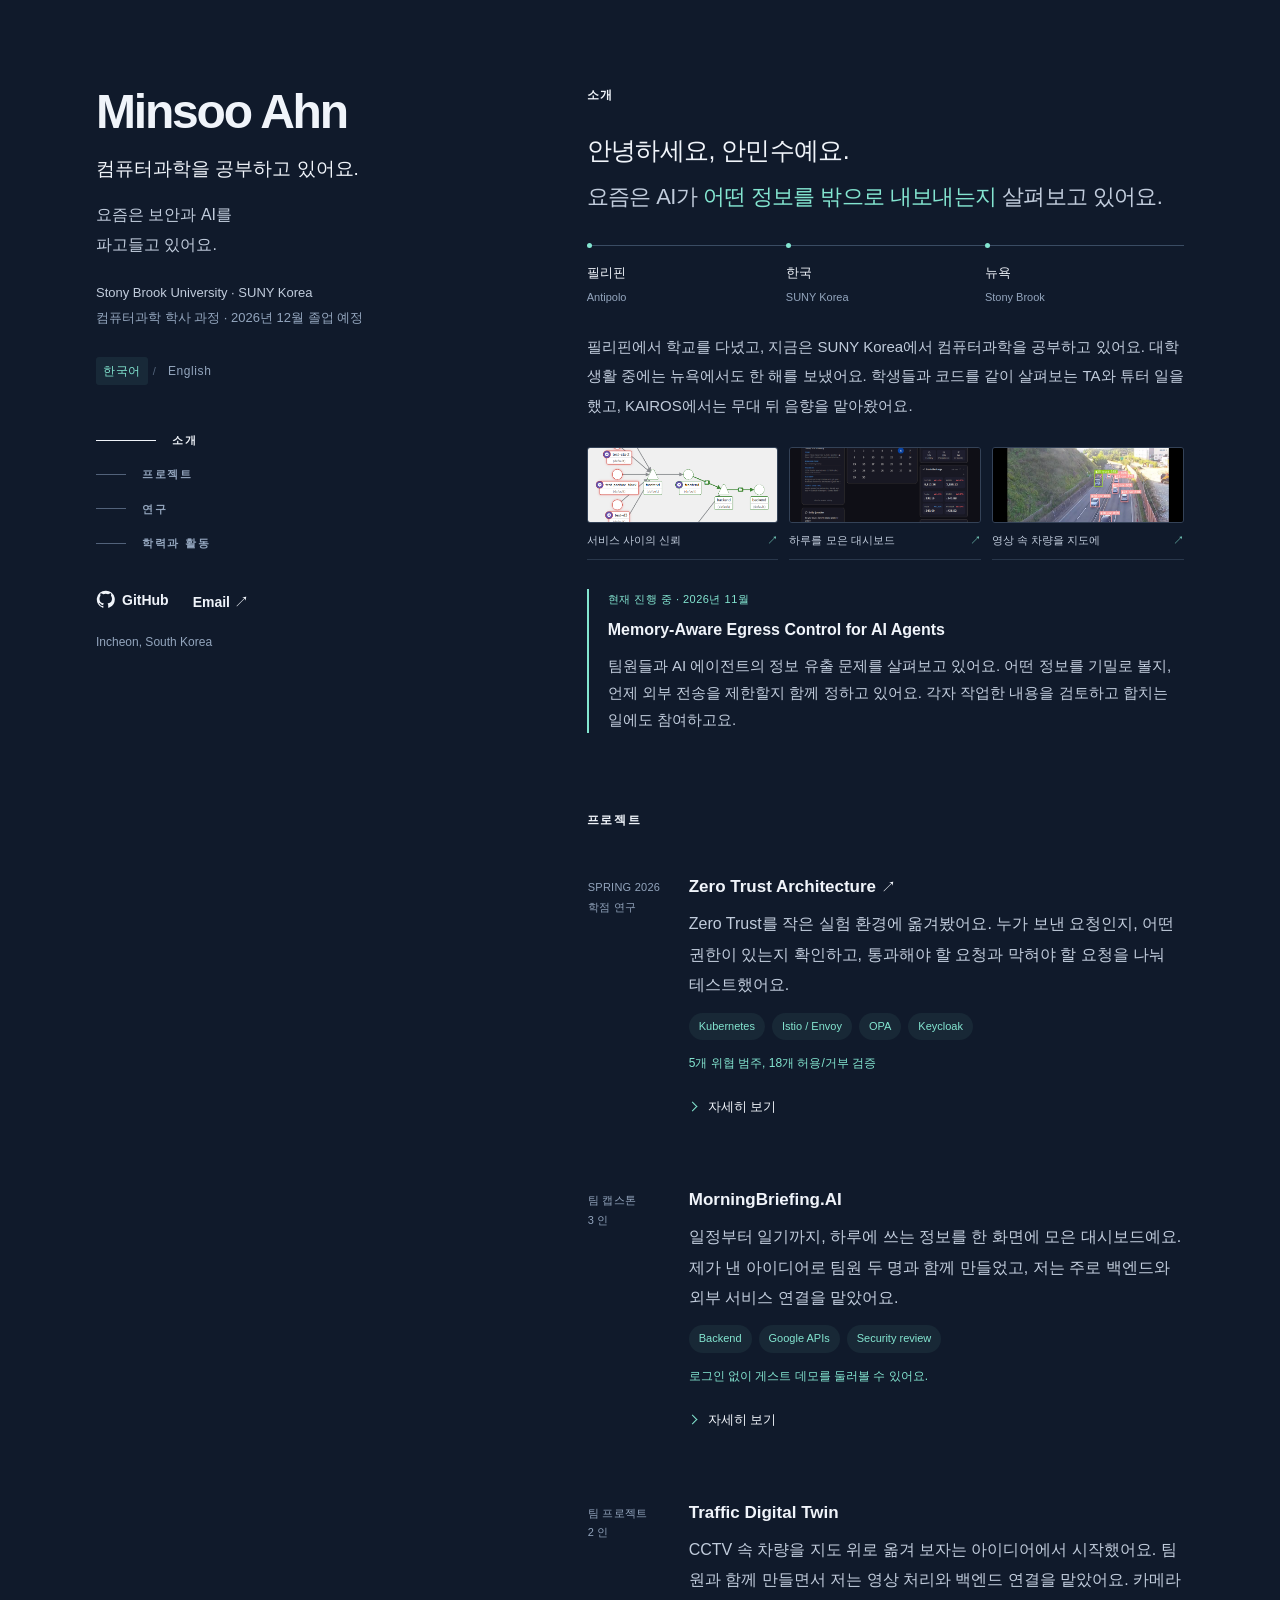
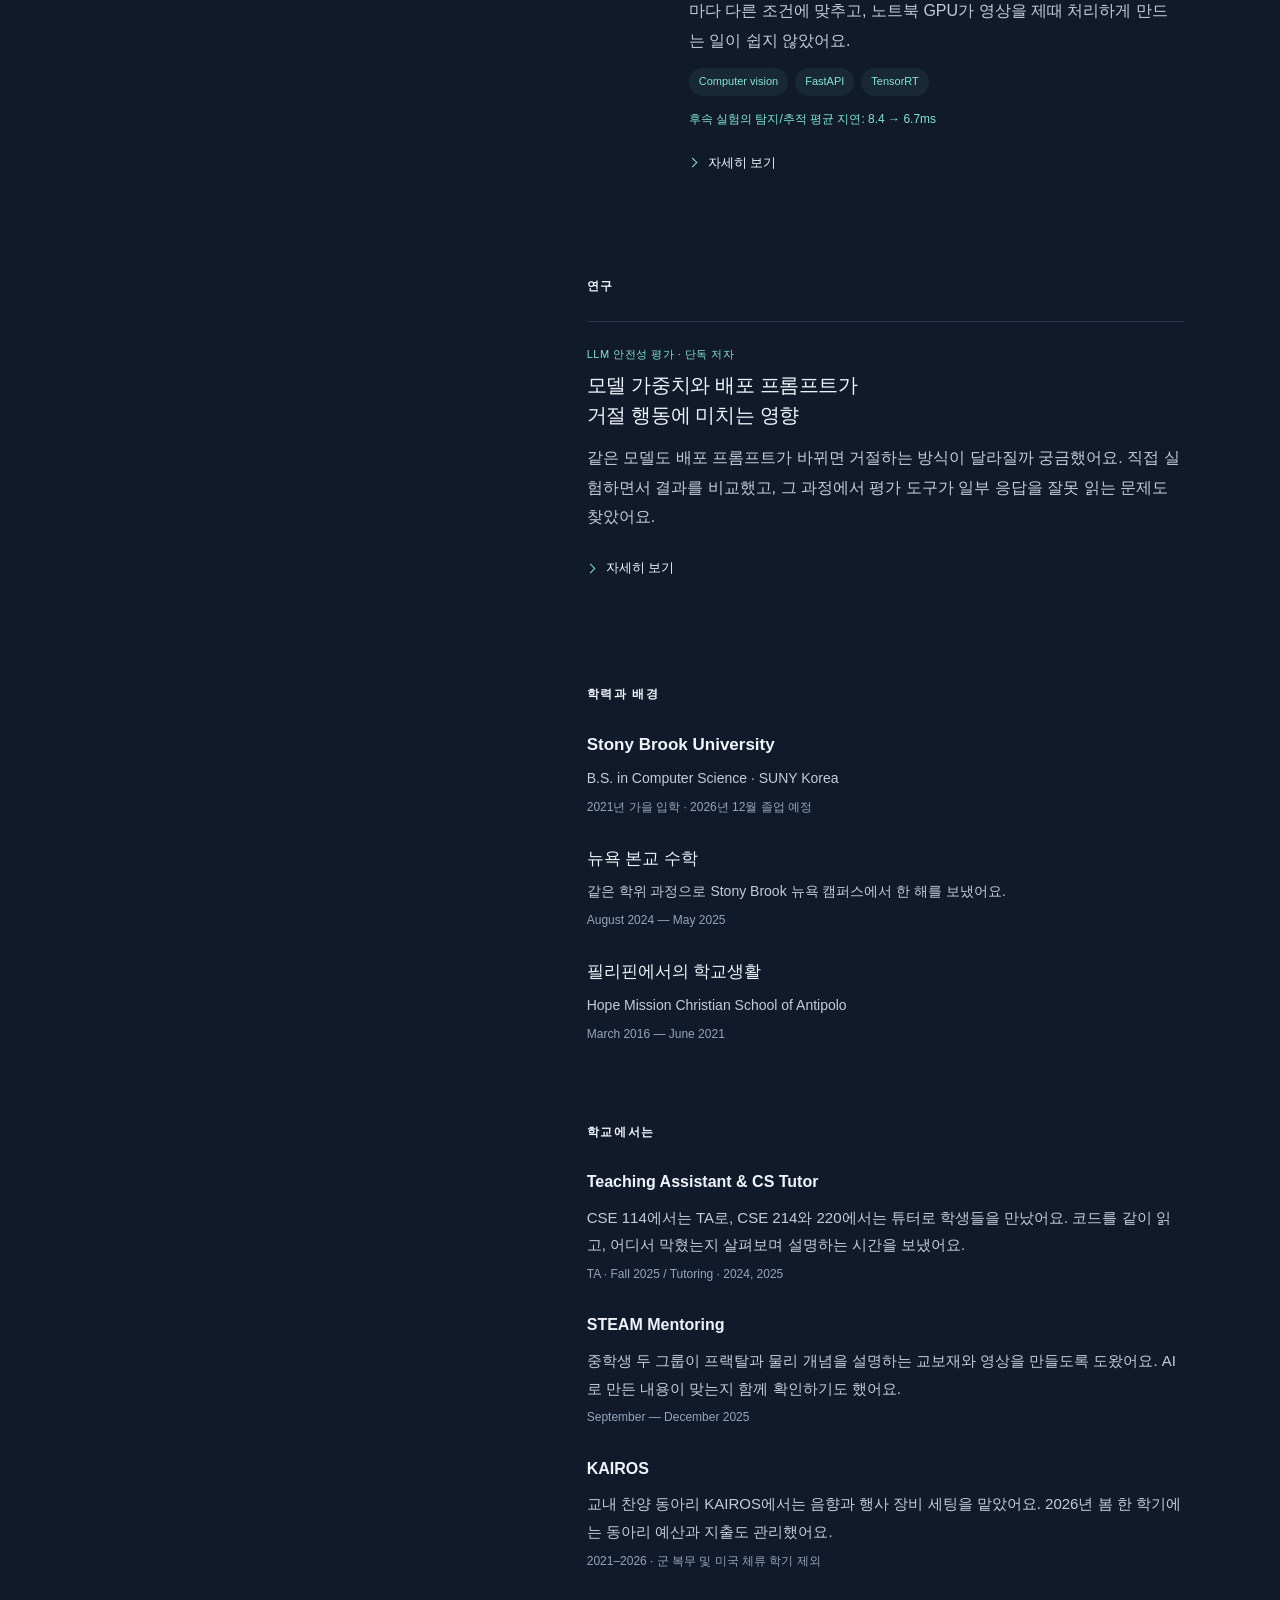
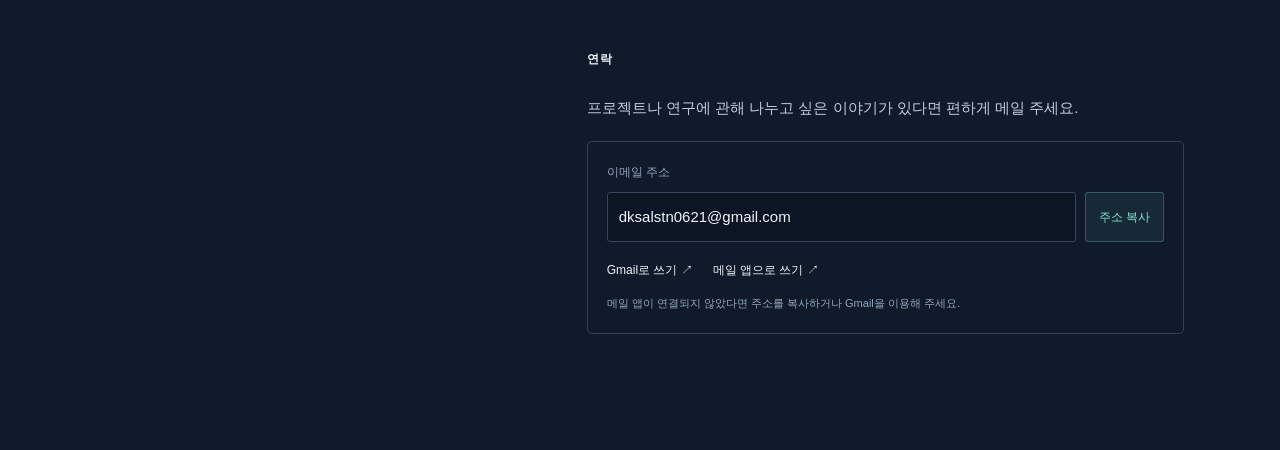
==== commit 0ea51b1d: "Give introduction real work previews and make email actions explicit" ====
--- a/index.html
+++ b/index.html
@@ -12,6 +12,10 @@
 .entry{margin-bottom:25px}.takeaway{font-size:12px!important;line-height:1.8!important;color:var(--accent);margin:13px 0 7px!important}.project-details{margin-top:15px}.project-details summary{list-style:none;cursor:pointer;display:flex;align-items:center;gap:10px;width:max-content;max-width:100%;padding:5px 0;color:var(--title);font-size:13px;font-weight:500}.project-details summary::-webkit-details-marker{display:none}.project-details summary:before{content:"";display:block;width:6px;height:6px;border-right:1px solid var(--accent);border-bottom:1px solid var(--accent);transform:rotate(-45deg);margin-right:2px;transition:transform .15s}.project-details[open] summary:before{transform:rotate(45deg)}.project-details summary:hover{color:var(--accent)}.project-details .when-open{display:none}.project-details[open] .when-open{display:inline}.project-details[open] .when-closed{display:none}.details-content{border-top:1px solid var(--line);margin-top:17px;padding-top:21px}.project-story p{font-size:16px!important;line-height:1.95!important;margin-bottom:19px!important}.project-story{margin-bottom:27px}.sr-only{position:absolute;width:1px;height:1px;padding:0;margin:-1px;overflow:hidden;clip:rect(0,0,0,0);white-space:nowrap;border:0}.paper .project-details{margin-top:16px}.about p{margin-bottom:19px}@media(max-width:480px){.project-details summary{min-height:44px}.entry{margin-bottom:25px}.project-story p{font-size:16px!important}}
 
 @media(min-width:961px) and (max-height:720px){.profile{padding-top:35px;padding-bottom:20px}.school{margin-top:15px}.language{margin-top:17px}nav{margin-top:28px;gap:10px}.social{padding-top:22px}.location{margin-top:10px}}
+
+.intro-opening{font-size:25px;line-height:1.65!important;letter-spacing:-.65px;color:var(--title);margin-bottom:26px!important}.intro-opening>span{display:block;font-size:22px;line-height:1.65;font-weight:400;margin-top:8px;color:var(--text)}.intro-opening strong{color:var(--accent);font-weight:500}.journey{display:grid;grid-template-columns:repeat(3,1fr);padding:0;margin:29px 0 25px;list-style:none}.journey li{position:relative;border-top:1px solid #3a4c63;padding-top:15px}.journey li:before{content:"";position:absolute;top:-3px;left:0;width:5px;height:5px;border-radius:50%;background:var(--accent)}.journey strong{display:block;font-size:13px;font-weight:500}.journey li>span{display:block;font-size:11px;color:var(--muted);margin-top:2px}.intro-personal{font-size:15px;line-height:1.95!important}.work-peeks{display:grid;grid-template-columns:repeat(3,minmax(0,1fr));gap:11px;margin:27px 0 29px}.work-peeks a{display:block;min-width:0;border-bottom:1px solid var(--line);padding-bottom:10px}.work-peeks img{display:block;width:100%;height:76px;object-fit:cover;object-position:center;border:1px solid #344257;border-radius:3px;transition:transform .2s,border-color .2s}.work-peeks a>span{display:flex;justify-content:space-between;gap:4px;font-size:11px;line-height:1.55;margin-top:9px;color:var(--text)}.work-peeks .peek-arrow{color:var(--accent)}.work-peeks a:hover img{transform:translateY(-3px);border-color:var(--accent)}.work-peeks a:hover>span{color:var(--accent)}.email-card{border:1px solid #344257;border-radius:5px;padding:19px}.email-card label{display:block;font-size:12px;color:var(--muted);margin-bottom:9px}.email-copy-row{display:flex;gap:9px}.email-copy-row input{width:100%;min-width:0;color:var(--title);font:inherit;font-size:15px;background:#0c1524;border:1px solid #35455c;border-radius:3px;padding:10px 11px}.email-copy-row input:focus-visible{outline:2px solid var(--accent);outline-offset:2px}.email-copy-row button{flex-shrink:0;border:1px solid #83e5d045;background:#83e5d011;border-radius:3px;color:var(--accent);font-size:12px;font-weight:500;padding:10px 13px}.email-copy-row button:hover{background:#83e5d024}.email-copy-row button:disabled{opacity:.6;cursor:wait}#copy-status{font-size:12px;line-height:1.7;color:var(--accent);margin:8px 0 0}#copy-status:empty{display:none}.compose-links{display:flex;flex-wrap:wrap;gap:20px;margin-top:17px;font-size:12px;color:var(--title)}.email-help{font-size:11px!important;color:var(--muted);line-height:1.8;margin:13px 0 0!important}#contact{scroll-margin-top:38px}@media(max-width:480px){.intro-opening{font-size:23px}.intro-opening>span{font-size:20px}.work-peeks{gap:8px}.work-peeks img{height:65px}.work-peeks a>span{font-size:10px}.email-card{padding:15px}.email-copy-row{flex-direction:column}.email-copy-row button{align-self:flex-start;min-height:44px}.email-copy-row input{font-size:14px}.journey strong{font-size:12px}.journey li>span{font-size:10px}}@media(prefers-reduced-motion:reduce){.work-peeks img{transition:none}.work-peeks a:hover img{transform:none}}
+
+@media(max-width:480px){.profile .lede{display:none}.profile{padding-bottom:18px}nav{margin-top:22px}main{padding-top:10px}}
 </style>
 </head>
 <body data-lang="ko">
@@ -31,27 +35,33 @@
 <a href="#background"><span lang="ko">학력과 활동</span><span lang="en">BACKGROUND</span></a>
 </nav>
 </div>
-<div><div class="social"><a href="https://github.com/MinsooAhn02" target="_blank" rel="noopener noreferrer"><svg viewBox="0 0 24 24" fill="currentColor" aria-hidden="true"><path d="M12 .9a11.1 11.1 0 0 0-3.5 21.6c.6.1.8-.2.8-.5v-2c-3.4.7-4.1-1.4-4.1-1.4-.5-1.3-1.3-1.6-1.3-1.6-1.1-.8.1-.7.1-.7 1.2.1 1.8 1.2 1.8 1.2 1 1.8 2.7 1.3 3.4 1 .1-.8.4-1.3.8-1.6-2.7-.3-5.6-1.4-5.6-6.2 0-1.4.5-2.5 1.3-3.4-.1-.3-.6-1.6.1-3.3 0 0 1-.3 3.4 1.3a11.7 11.7 0 0 1 6.2 0C17.8 3.7 18.8 4 18.8 4c.7 1.7.2 3 .1 3.3.8.9 1.3 2 1.3 3.4 0 4.8-2.9 5.9-5.6 6.2.4.4.8 1.1.8 2.2V22c0 .3.2.6.8.5A11.1 11.1 0 0 0 12 .9Z"/></svg>GitHub</a><a href="mailto:dksalstn0621@gmail.com">Email <span class="arrow">↗</span></a></div><p class="location">Incheon, South Korea</p></div>
+<div><div class="social"><a href="https://github.com/MinsooAhn02" target="_blank" rel="noopener noreferrer"><svg viewBox="0 0 24 24" fill="currentColor" aria-hidden="true"><path d="M12 .9a11.1 11.1 0 0 0-3.5 21.6c.6.1.8-.2.8-.5v-2c-3.4.7-4.1-1.4-4.1-1.4-.5-1.3-1.3-1.6-1.3-1.6-1.1-.8.1-.7.1-.7 1.2.1 1.8 1.2 1.8 1.2 1 1.8 2.7 1.3 3.4 1 .1-.8.4-1.3.8-1.6-2.7-.3-5.6-1.4-5.6-6.2 0-1.4.5-2.5 1.3-3.4-.1-.3-.6-1.6.1-3.3 0 0 1-.3 3.4 1.3a11.7 11.7 0 0 1 6.2 0C17.8 3.7 18.8 4 18.8 4c.7 1.7.2 3 .1 3.3.8.9 1.3 2 1.3 3.4 0 4.8-2.9 5.9-5.6 6.2.4.4.8 1.1.8 2.2V22c0 .3.2.6.8.5A11.1 11.1 0 0 0 12 .9Z"/></svg>GitHub</a><a href="#contact">Email <span class="arrow">↗</span></a></div><p class="location">Incheon, South Korea</p></div>
 </header>
 <main id="content">
 <section id="about" class="about"><h2><span lang="ko">소개</span><span lang="en">About</span></h2>
-<p lang="ko">안녕하세요, 안민수예요. SUNY Korea에서 컴퓨터과학을 공부하고 있어요. 요즘은 AI가 어떤 정보를 밖으로 내보내는지, 어떤 질문에는 답하지 않는지 살펴보고 있어요.</p>
-<p lang="en">Hi, I'm Minsoo, a CS student at SUNY Korea. Lately, I've been looking at what AI systems should share and when they should turn down a request.</p>
-<p lang="ko">필리핀에서 학교를 다녔고, 대학 생활은 한국과 뉴욕에서 했어요. 학교에서는 TA와 튜터로 학생들과 코드를 살펴봤고, KAIROS에서는 무대 뒤 음향을 맡아왔어요.</p>
-<p lang="en">I went to school in the Philippines and have studied in Korea and New York. On campus, I've helped students work through code as a TA and tutor. I've also spent time behind the scenes on sound for KAIROS.</p>
+<p class="intro-opening" lang="ko">안녕하세요, 안민수예요.<br><span>요즘은 AI가 <strong>어떤 정보를 밖으로 내보내는지</strong> 살펴보고 있어요.</span></p>
+<p class="intro-opening" lang="en">Hi, I'm Minsoo.<br><span>Lately, I've been looking at <strong>what AI systems share</strong> with the world.</span></p>
+<ol class="journey" aria-label="Places I have studied"><li><strong><span lang="ko">필리핀</span><span lang="en">Philippines</span></strong><span>Antipolo</span></li><li><strong><span lang="ko">한국</span><span lang="en">Korea</span></strong><span>SUNY Korea</span></li><li><strong><span lang="ko">뉴욕</span><span lang="en">New York</span></strong><span>Stony Brook</span></li></ol>
+<p class="intro-personal" lang="ko">필리핀에서 학교를 다녔고, 지금은 SUNY Korea에서 컴퓨터과학을 공부하고 있어요. 대학 생활 중에는 뉴욕에서도 한 해를 보냈어요. 학생들과 코드를 같이 살펴보는 TA와 튜터 일을 했고, KAIROS에서는 무대 뒤 음향을 맡아왔어요.</p>
+<p class="intro-personal" lang="en">I went to school in the Philippines and now study computer science at SUNY Korea, with a year spent at Stony Brook in New York. I've helped students work through code as a TA and tutor, and worked behind the scenes on sound for KAIROS.</p>
+<div class="work-peeks" aria-label="Project previews">
+<a href="#project-zta" data-project-preview><img src="assets/zta-topology.png" alt="Kiali service topology preview" width="719" height="632"><span><span lang="ko">서비스 사이의 신뢰</span><span lang="en">Trust between services</span><span class="peek-arrow" aria-hidden="true">↗</span></span></a>
+<a href="#project-morningbriefing" data-project-preview><img src="assets/morningbriefing-demo.png" alt="MorningBriefing guest dashboard preview with sample data" width="1257" height="913"><span><span lang="ko">하루를 모은 대시보드</span><span lang="en">A daily dashboard</span><span class="peek-arrow" aria-hidden="true">↗</span></span></a>
+<a href="#project-digital-twin" data-project-preview><img src="assets/digital-twin-detection.png" alt="Traffic Digital Twin vehicle detection preview" width="713" height="472"><span><span lang="ko">영상 속 차량을 지도에</span><span lang="en">From traffic to a map</span><span class="peek-arrow" aria-hidden="true">↗</span></span></a>
+</div>
 <div class="current"><div class="eyebrow"><span lang="ko">현재 진행 중 · 2026년 11월</span><span lang="en">CURRENTLY · NOVEMBER 2026</span></div><h3>Memory-Aware Egress Control for AI Agents</h3><p lang="ko">팀원들과 AI 에이전트의 정보 유출 문제를 살펴보고 있어요. 어떤 정보를 기밀로 볼지, 언제 외부 전송을 제한할지 함께 정하고 있어요. 각자 작업한 내용을 검토하고 합치는 일에도 참여하고요.</p><p lang="en">I'm working with a team on information leaks from AI agents. I help decide what counts as confidential and when to limit what an agent can send out. I also review and bring together the team's work.</p></div>
 </section>
 <section id="projects"><h2><span lang="ko">프로젝트</span><span lang="en">Selected projects</span></h2>
-<article class="entry"><div class="date">SPRING 2026<br> <span lang="ko">학점 연구</span><span lang="en">RESEARCH</span></div><div><h3><a href="https://github.com/MinsooAhn02/ZTA_architecture" target="_blank" rel="noopener noreferrer">Zero Trust Architecture <span class="arrow">↗</span></a></h3><p lang="ko">Zero Trust를 작은 실험 환경에 옮겨봤어요. 누가 보낸 요청인지, 어떤 권한이 있는지 확인하고, 통과해야 할 요청과 막혀야 할 요청을 나눠 테스트했어요.</p><p lang="en">I wanted to see how Zero Trust works with real service requests. I set up identity and access checks between services, then tested which requests got through and which were blocked.</p><div class="tags"><span>Kubernetes</span><span>Istio / Envoy</span><span>OPA</span><span>Keycloak</span></div><p class="takeaway"><span lang="ko">5개 위협 범주, 18개 허용/거부 검증</span><span lang="en">5 scenario categories, 18 allow/deny checks</span></p><details class="project-details"><summary><span class="when-closed"><span lang="ko">자세히 보기</span><span lang="en">More details</span></span><span class="when-open"><span lang="ko">접기</span><span lang="en">Show less</span></span><span class="sr-only">: Zero Trust Architecture</span></summary><div class="details-content"><div class="project-story"><p lang="ko">화이트해커 교육에서 Zero Trust를 처음 접했어요. 개념으로 배운 내용을 직접 확인해 보고 싶어서 교수님께 연구를 제안했어요. Windows의 WSL에 Kubernetes 실험 환경을 만들고 Istio/Envoy, Keycloak, OPA를 연결했어요. 매주 만든 것과 그렇게 정한 이유를 설명하고, 교수님 의견을 받아 다음 실험을 이어갔어요.</p><p lang="ko">처음에는 떠오르는 위협을 넓게 다루려 했는데, 그렇게는 끝내기 어렵겠더라고요. 다섯 범주로 범위를 좁히고, 정상 요청과 거부해야 할 요청을 나눠 테스트 18개를 직접 만들고 실행했어요. 요청마다 예상한 응답이 나오는지, 왜 통과하거나 막혔는지 로그를 보며 확인했어요.</p><p lang="ko">직접 만들어 보니 어디까지 확인할지, 어떤 구성 요소는 믿고 사용할지를 정해야 했어요. '아무것도 믿지 않는다'는 말만으로 구현이 끝나지는 않더라고요. 아래에는 학기 중에 만든 서비스 연결 구조와 테스트 결과를 모아뒀어요.</p><p lang="en">I first came across Zero Trust in a white-hat security course and asked my professor if I could study it through a working system. I set up a Kubernetes sandbox on Windows/WSL and connected Istio/Envoy, Keycloak, and OPA. Each week, I walked through what I'd built and why, then used the feedback to decide what to try next.</p><p lang="en">At first, I tried to cover too many threats at once. I narrowed the project to five categories and wrote 18 tests, including requests that should pass and requests that should be denied. I checked the logs to see why each request got through or was blocked.</p><p lang="en">Once I started building it, I had to decide exactly which components the system would trust and what each check would cover. Below are the service connections and test results from that semester's project.</p></div>
+<article class="entry" id="project-zta"><div class="date">SPRING 2026<br> <span lang="ko">학점 연구</span><span lang="en">RESEARCH</span></div><div><h3><a href="https://github.com/MinsooAhn02/ZTA_architecture" target="_blank" rel="noopener noreferrer">Zero Trust Architecture <span class="arrow">↗</span></a></h3><p lang="ko">Zero Trust를 작은 실험 환경에 옮겨봤어요. 누가 보낸 요청인지, 어떤 권한이 있는지 확인하고, 통과해야 할 요청과 막혀야 할 요청을 나눠 테스트했어요.</p><p lang="en">I wanted to see how Zero Trust works with real service requests. I set up identity and access checks between services, then tested which requests got through and which were blocked.</p><div class="tags"><span>Kubernetes</span><span>Istio / Envoy</span><span>OPA</span><span>Keycloak</span></div><p class="takeaway"><span lang="ko">5개 위협 범주, 18개 허용/거부 검증</span><span lang="en">5 scenario categories, 18 allow/deny checks</span></p><details class="project-details"><summary><span class="when-closed"><span lang="ko">자세히 보기</span><span lang="en">More details</span></span><span class="when-open"><span lang="ko">접기</span><span lang="en">Show less</span></span><span class="sr-only">: Zero Trust Architecture</span></summary><div class="details-content"><div class="project-story"><p lang="ko">화이트해커 교육에서 Zero Trust를 처음 접했어요. 개념으로 배운 내용을 직접 확인해 보고 싶어서 교수님께 연구를 제안했어요. Windows의 WSL에 Kubernetes 실험 환경을 만들고 Istio/Envoy, Keycloak, OPA를 연결했어요. 매주 만든 것과 그렇게 정한 이유를 설명하고, 교수님 의견을 받아 다음 실험을 이어갔어요.</p><p lang="ko">처음에는 떠오르는 위협을 넓게 다루려 했는데, 그렇게는 끝내기 어렵겠더라고요. 다섯 범주로 범위를 좁히고, 정상 요청과 거부해야 할 요청을 나눠 테스트 18개를 직접 만들고 실행했어요. 요청마다 예상한 응답이 나오는지, 왜 통과하거나 막혔는지 로그를 보며 확인했어요.</p><p lang="ko">직접 만들어 보니 어디까지 확인할지, 어떤 구성 요소는 믿고 사용할지를 정해야 했어요. '아무것도 믿지 않는다'는 말만으로 구현이 끝나지는 않더라고요. 아래에는 학기 중에 만든 서비스 연결 구조와 테스트 결과를 모아뒀어요.</p><p lang="en">I first came across Zero Trust in a white-hat security course and asked my professor if I could study it through a working system. I set up a Kubernetes sandbox on Windows/WSL and connected Istio/Envoy, Keycloak, and OPA. Each week, I walked through what I'd built and why, then used the feedback to decide what to try next.</p><p lang="en">At first, I tried to cover too many threats at once. I narrowed the project to five categories and wrote 18 tests, including requests that should pass and requests that should be denied. I checked the logs to see why each request got through or was blocked.</p><p lang="en">Once I started building it, I had to decide exactly which components the system would trust and what each check would cover. Below are the service connections and test results from that semester's project.</p></div>
 <dl class="results"><div><dt><span lang="ko">허용·거부 검증</span><span lang="en">allow / deny checks</span></dt><dd>18</dd></div><div><dt><span lang="ko">위협 범주</span><span lang="en">scenario categories</span></dt><dd>5</dd></div></dl>
 <figure class="artifact"><a class="image-link" href="assets/zta-topology.png" target="_blank" rel="noopener noreferrer" aria-label="View the Kiali service map"><img src="assets/zta-topology.png" alt="Kiali service map with frontend, backend, and test-client connections" loading="lazy" width="719" height="632"></a><figcaption><span lang="ko">Kiali에서 확인한 실제 서비스 연결 구조예요. 학기 프로젝트에서 직접 만든 허용·거부 테스트 18개는 모두 예상한 결과가 나왔어요.</span><span lang="en">The service connections in Kiali. In the original course project, all 18 allow/deny checks matched the expected results.</span></figcaption></figure>
 <div class="artifact-links"><a href="https://github.com/MinsooAhn02/ZTA_architecture/blob/7da747f627fc7f0cb1610208877a1344401f2c87/evidence/test-results.txt" target="_blank" rel="noopener noreferrer"><span lang="ko">검증 로그</span><span lang="en">Test log</span> ↗</a></div>
 </div></details></div></article>
-<article class="entry"><div class="date"><span lang="ko">팀 캡스톤</span><span lang="en">TEAM CAPSTONE</span><br> 3 <span lang="ko">인</span><span lang="en">PEOPLE</span></div><div><h3>MorningBriefing.AI</h3><p lang="ko">일정부터 일기까지, 하루에 쓰는 정보를 한 화면에 모은 대시보드예요. 제가 낸 아이디어로 팀원 두 명과 함께 만들었고, 저는 주로 백엔드와 외부 서비스 연결을 맡았어요.</p><p lang="en">A dashboard that brings schedules, diary entries, weather, and other daily information into one place. I pitched the idea and built it with two teammates, mainly working on the backend and connecting external services.</p><div class="tags"><span>Backend</span><span>Google APIs</span><span>Security review</span></div><p class="takeaway"><span lang="ko">로그인 없이 게스트 데모를 둘러볼 수 있어요.</span><span lang="en">You can try the guest demo without signing in.</span></p><details class="project-details"><summary><span class="when-closed"><span lang="ko">자세히 보기</span><span lang="en">More details</span></span><span class="when-open"><span lang="ko">접기</span><span lang="en">Show less</span></span><span class="sr-only">: MorningBriefing.AI</span></summary><div class="details-content"><div class="project-story"><p lang="ko">여러 서비스에 흩어진 일상 정보를 한곳에서 보면 어떨까 하는 생각으로 시작했어요. 팀원 두 명과 기능을 나눠 만들면서 Google 로그인과 외부 API, 저장한 정보가 화면까지 잘 이어지도록 연결했어요. 저는 프로젝트의 초기 골격과 백엔드, Google API 연동, Smart Widget을 맡았어요.</p><p lang="ko">API 여러 개를 연결하다 보니 한 부분을 바꿨을 때 다른 곳에서 문제가 생기기도 했어요. 그럴 때는 이미 만든 기능부터 안정시킨 뒤 다음 기능으로 넘어갔어요. 팀원이 만든 부분도 함께 살펴보며 연결이 맞는지, 보안상 놓친 부분은 없는지 확인했고요.</p><p lang="ko">일정과 일기가 쌓이는 서비스라 정보가 어디에 저장되고 전달되는지도 신경 썼어요. 외부 AI API 비밀키는 처음부터 서버 함수에서 처리하게 만들고, Google 로그인 갱신 토큰은 브라우저에 저장하지 않도록 바꿨어요. 학기가 끝난 뒤에는 일기 종단간 암호화도 추가했어요. 아래는 개인 계정 없이 볼 수 있는 실제 게스트 화면이에요.</p><p lang="en">I suggested putting the information we use throughout the day on one screen and built the dashboard with two teammates. That meant getting Google sign-in, external APIs, and saved data to work together, as well as building the individual features. I worked on the initial setup, backend, Google API connections, and Smart Widget.</p><p lang="en">When the APIs didn't work together as expected, I went back and got the existing features working before adding more. I also checked how my teammates' work connected to the rest of the app and looked for security issues.</p><p lang="en">With schedules and diary entries in the app, I also checked where that information was saved and sent. I designed it so server functions handled the secret keys for external AI APIs from the start, and kept Google refresh tokens out of browser storage. After the semester, I added end-to-end encryption for diary entries. The screenshot below shows the guest demo, without opening a personal account.</p></div>
+<article class="entry" id="project-morningbriefing"><div class="date"><span lang="ko">팀 캡스톤</span><span lang="en">TEAM CAPSTONE</span><br> 3 <span lang="ko">인</span><span lang="en">PEOPLE</span></div><div><h3>MorningBriefing.AI</h3><p lang="ko">일정부터 일기까지, 하루에 쓰는 정보를 한 화면에 모은 대시보드예요. 제가 낸 아이디어로 팀원 두 명과 함께 만들었고, 저는 주로 백엔드와 외부 서비스 연결을 맡았어요.</p><p lang="en">A dashboard that brings schedules, diary entries, weather, and other daily information into one place. I pitched the idea and built it with two teammates, mainly working on the backend and connecting external services.</p><div class="tags"><span>Backend</span><span>Google APIs</span><span>Security review</span></div><p class="takeaway"><span lang="ko">로그인 없이 게스트 데모를 둘러볼 수 있어요.</span><span lang="en">You can try the guest demo without signing in.</span></p><details class="project-details"><summary><span class="when-closed"><span lang="ko">자세히 보기</span><span lang="en">More details</span></span><span class="when-open"><span lang="ko">접기</span><span lang="en">Show less</span></span><span class="sr-only">: MorningBriefing.AI</span></summary><div class="details-content"><div class="project-story"><p lang="ko">여러 서비스에 흩어진 일상 정보를 한곳에서 보면 어떨까 하는 생각으로 시작했어요. 팀원 두 명과 기능을 나눠 만들면서 Google 로그인과 외부 API, 저장한 정보가 화면까지 잘 이어지도록 연결했어요. 저는 프로젝트의 초기 골격과 백엔드, Google API 연동, Smart Widget을 맡았어요.</p><p lang="ko">API 여러 개를 연결하다 보니 한 부분을 바꿨을 때 다른 곳에서 문제가 생기기도 했어요. 그럴 때는 이미 만든 기능부터 안정시킨 뒤 다음 기능으로 넘어갔어요. 팀원이 만든 부분도 함께 살펴보며 연결이 맞는지, 보안상 놓친 부분은 없는지 확인했고요.</p><p lang="ko">일정과 일기가 쌓이는 서비스라 정보가 어디에 저장되고 전달되는지도 신경 썼어요. 외부 AI API 비밀키는 처음부터 서버 함수에서 처리하게 만들고, Google 로그인 갱신 토큰은 브라우저에 저장하지 않도록 바꿨어요. 학기가 끝난 뒤에는 일기 종단간 암호화도 추가했어요. 아래는 개인 계정 없이 볼 수 있는 실제 게스트 화면이에요.</p><p lang="en">I suggested putting the information we use throughout the day on one screen and built the dashboard with two teammates. That meant getting Google sign-in, external APIs, and saved data to work together, as well as building the individual features. I worked on the initial setup, backend, Google API connections, and Smart Widget.</p><p lang="en">When the APIs didn't work together as expected, I went back and got the existing features working before adding more. I also checked how my teammates' work connected to the rest of the app and looked for security issues.</p><p lang="en">With schedules and diary entries in the app, I also checked where that information was saved and sent. I designed it so server functions handled the secret keys for external AI APIs from the start, and kept Google refresh tokens out of browser storage. After the semester, I added end-to-end encryption for diary entries. The screenshot below shows the guest demo, without opening a personal account.</p></div>
 <figure class="artifact"><a class="image-link" href="assets/morningbriefing-demo.png" target="_blank" rel="noopener noreferrer" aria-label="View the MorningBriefing guest demo screenshot"><img src="assets/morningbriefing-demo.png" alt="MorningBriefing guest demo showing the AI briefing, calendar, weather, stocks, and trends" loading="lazy" width="1257" height="913"></a><figcaption><span lang="ko">배포된 서비스의 실제 게스트 화면이에요. 일정·날씨·주가 등은 둘러보기용 샘플 데이터예요.</span><span lang="en">The app's guest demo. The schedules, weather, and market figures shown here are sample data.</span></figcaption></figure>
 <div class="artifact-links"><a href="https://morningbriefing.dksalstn0621.workers.dev" target="_blank" rel="noopener noreferrer"><span lang="ko">직접 사용해 보기</span><span lang="en">Try the demo</span> ↗</a><a href="https://github.com/MinsooAhn02/CSE_416_3pip" target="_blank" rel="noopener noreferrer">GitHub ↗</a></div>
 </div></details></div></article>
-<article class="entry"><div class="date"><span lang="ko">팀 프로젝트</span><span lang="en">TEAM PROJECT</span><br> 2 <span lang="ko">인</span><span lang="en">PEOPLE</span></div><div><h3>Traffic Digital Twin</h3><p lang="ko">CCTV 속 차량을 지도 위로 옮겨 보자는 아이디어에서 시작했어요. 팀원과 함께 만들면서 저는 영상 처리와 백엔드 연결을 맡았어요. 카메라마다 다른 조건에 맞추고, 노트북 GPU가 영상을 제때 처리하게 만드는 일이 쉽지 않았어요.</p><p lang="en">This started with an idea to put the vehicles in CCTV footage onto a map. I built it with a teammate, working on video processing and the backend, then on camera differences and inference speed on a laptop GPU.</p><div class="tags"><span>Computer vision</span><span>FastAPI</span><span>TensorRT</span></div><p class="takeaway"><span lang="ko">후속 실험의 탐지/추적 평균 지연: 8.4 → 6.7ms</span><span lang="en">A later benchmark: mean detection/tracking time went from 8.4 to 6.7 ms</span></p><details class="project-details"><summary><span class="when-closed"><span lang="ko">자세히 보기</span><span lang="en">More details</span></span><span class="when-open"><span lang="ko">접기</span><span lang="en">Show less</span></span><span class="sr-only">: Traffic Digital Twin</span></summary><div class="details-content"><div class="project-story"><p lang="ko">CCTV에 차량 탐지 모델을 연결하면 교통 상황을 지도에서 볼 수 있겠다고 생각했어요. 둘 다 컴퓨터 비전이 처음이라 원리를 공부하면서 만드는 방법을 찾아갔어요. 저는 알고리즘과 데이터 준비, OpenCV 영상 처리, FastAPI 연결을 맡았고, 중간 결과를 함께 보며 고쳐나갔어요.</p><p lang="ko">카메라마다 각도와 위치가 다르고 화면이 움직이기도 해서, 한 영상에 맞춘 방식이 다른 영상에서는 잘 맞지 않았어요. 변수를 하나씩 확인하면서 위치와 속도를 추정하는 방식을 다듬었어요. 노트북 GPU가 들어오는 영상을 제때 처리하지 못했을 때는 TensorRT를 써보자고 제안하고 모델을 엔진으로 직접 변환했어요.</p><p lang="ko">후속 실험에서는 같은 조건으로 처리 시간을 비교했어요. 탐지·추적 단계의 평균 지연은 PyTorch CUDA에서 8.4ms, TensorRT FP16에서 6.7ms였어요. 아래에는 측정 조건과 실제 화면, 초기 Showcase 포스터를 모아뒀어요. 화면과 포스터는 벤치마크와 버전·입력 영상이 달라서 각각 따로 표시했어요.</p><p lang="en">We wanted to detect vehicles in CCTV footage and show the traffic on a map. Neither of us had worked with computer vision before, so we learned what we needed as we built it. I worked on the algorithms, data preparation, OpenCV processing, and FastAPI connections. We looked at the results together as we went and adjusted our approach.</p><p lang="en">A method that worked for one video didn't necessarily work for another: the cameras had different angles, positions, and movement. I checked those differences one at a time to improve the position and speed estimates. When the laptop GPU couldn't keep up with the input, I suggested TensorRT and converted the model into an engine.</p><p lang="en">In a later report, I compared processing time under the same conditions. Mean detection/tracking time was 8.4 ms with PyTorch CUDA and 6.7 ms with TensorRT FP16. Below are the test conditions, a screenshot from the app, and our earlier Showcase poster. I've labeled the versions and inputs because they aren't all from the same experiment.</p></div>
+<article class="entry" id="project-digital-twin"><div class="date"><span lang="ko">팀 프로젝트</span><span lang="en">TEAM PROJECT</span><br> 2 <span lang="ko">인</span><span lang="en">PEOPLE</span></div><div><h3>Traffic Digital Twin</h3><p lang="ko">CCTV 속 차량을 지도 위로 옮겨 보자는 아이디어에서 시작했어요. 팀원과 함께 만들면서 저는 영상 처리와 백엔드 연결을 맡았어요. 카메라마다 다른 조건에 맞추고, 노트북 GPU가 영상을 제때 처리하게 만드는 일이 쉽지 않았어요.</p><p lang="en">This started with an idea to put the vehicles in CCTV footage onto a map. I built it with a teammate, working on video processing and the backend, then on camera differences and inference speed on a laptop GPU.</p><div class="tags"><span>Computer vision</span><span>FastAPI</span><span>TensorRT</span></div><p class="takeaway"><span lang="ko">후속 실험의 탐지/추적 평균 지연: 8.4 → 6.7ms</span><span lang="en">A later benchmark: mean detection/tracking time went from 8.4 to 6.7 ms</span></p><details class="project-details"><summary><span class="when-closed"><span lang="ko">자세히 보기</span><span lang="en">More details</span></span><span class="when-open"><span lang="ko">접기</span><span lang="en">Show less</span></span><span class="sr-only">: Traffic Digital Twin</span></summary><div class="details-content"><div class="project-story"><p lang="ko">CCTV에 차량 탐지 모델을 연결하면 교통 상황을 지도에서 볼 수 있겠다고 생각했어요. 둘 다 컴퓨터 비전이 처음이라 원리를 공부하면서 만드는 방법을 찾아갔어요. 저는 알고리즘과 데이터 준비, OpenCV 영상 처리, FastAPI 연결을 맡았고, 중간 결과를 함께 보며 고쳐나갔어요.</p><p lang="ko">카메라마다 각도와 위치가 다르고 화면이 움직이기도 해서, 한 영상에 맞춘 방식이 다른 영상에서는 잘 맞지 않았어요. 변수를 하나씩 확인하면서 위치와 속도를 추정하는 방식을 다듬었어요. 노트북 GPU가 들어오는 영상을 제때 처리하지 못했을 때는 TensorRT를 써보자고 제안하고 모델을 엔진으로 직접 변환했어요.</p><p lang="ko">후속 실험에서는 같은 조건으로 처리 시간을 비교했어요. 탐지·추적 단계의 평균 지연은 PyTorch CUDA에서 8.4ms, TensorRT FP16에서 6.7ms였어요. 아래에는 측정 조건과 실제 화면, 초기 Showcase 포스터를 모아뒀어요. 화면과 포스터는 벤치마크와 버전·입력 영상이 달라서 각각 따로 표시했어요.</p><p lang="en">We wanted to detect vehicles in CCTV footage and show the traffic on a map. Neither of us had worked with computer vision before, so we learned what we needed as we built it. I worked on the algorithms, data preparation, OpenCV processing, and FastAPI connections. We looked at the results together as we went and adjusted our approach.</p><p lang="en">A method that worked for one video didn't necessarily work for another: the cameras had different angles, positions, and movement. I checked those differences one at a time to improve the position and speed estimates. When the laptop GPU couldn't keep up with the input, I suggested TensorRT and converted the model into an engine.</p><p lang="en">In a later report, I compared processing time under the same conditions. Mean detection/tracking time was 8.4 ms with PyTorch CUDA and 6.7 ms with TensorRT FP16. Below are the test conditions, a screenshot from the app, and our earlier Showcase poster. I've labeled the versions and inputs because they aren't all from the same experiment.</p></div>
 <figure class="artifact"><a class="image-link" href="assets/digital-twin-detection.png" target="_blank" rel="noopener noreferrer" aria-label="View the vehicle detection screenshot"><img src="assets/digital-twin-detection.png" alt="Traffic Digital Twin showing detected vehicles in road-camera footage" loading="lazy" width="713" height="472"></a><figcaption><span lang="ko">보고서에 실린 실제 차량 탐지 화면이에요. 아래 벤치마크를 측정한 영상과는 달라요.</span><span lang="en">A vehicle detection screenshot from the report. It uses a different video from the benchmark below.</span></figcaption></figure>
 <div class="performance"><h4><span lang="ko">탐지·추적 평균 처리 시간</span><span lang="en">Mean detection & tracking time</span></h4><div class="bar-row"><span>PyTorch CUDA</span><div class="bar-track"><div class="bar" style="width:100%"></div></div><strong>8.4 ms</strong></div><div class="bar-row"><span>TensorRT FP16</span><div class="bar-track"><div class="bar fast" style="width:79.7619%"></div></div><strong>6.7 ms</strong></div><p class="conditions"><span lang="ko">YOLO26m · RTX 4070 Laptop 8GB · 야간 ITS 영상 실행당 1,000프레임 · 워밍업 20프레임 제외 · OC-SORT 고정. YOLO+BoxMOT 탐지·추적 단계만 측정한 값이에요. 전체 앱 처리 속도와는 구분해 주세요.</span><span lang="en">YOLO26m, RTX 4070 Laptop 8GB, 1,000 nighttime ITS frames per run, with 20 warmup frames excluded and OC-SORT kept fixed. These times cover the YOLO+BoxMOT stage, not the whole app.</span></p></div>
 <div class="poster-row"><a href="assets/digital-twin-showcase.pdf" target="_blank" rel="noopener noreferrer" aria-label="View the Digital Twin Showcase poster PDF"><img src="assets/digital-twin-poster.png" alt="Spring 2026 Digital Twin poster by Minsoo Ahn and Dahyun Kwon" loading="lazy" width="1132" height="1600"></a><div><a class="small-link" href="assets/digital-twin-showcase.pdf" target="_blank" rel="noopener noreferrer"><span lang="ko">Showcase 포스터 보기</span><span lang="en">View Showcase poster</span> ↗</a><p><span lang="ko">2026년 봄에 발표한 초기 YOLOv8 버전의 포스터예요. 포스터 안의 수치는 위 YOLO26 후속 실험과 버전이 달라요.</span><span lang="en">Our Spring 2026 presentation used the earlier YOLOv8 version. Its figures are separate from the later YOLO26 benchmark above.</span></p></div></div>
@@ -64,7 +74,8 @@
 </div></details></article></section>
 <section id="background"><h2><span lang="ko">학력과 배경</span><span lang="en">Education & background</span></h2><div class="school-entry"><h3>Stony Brook University</h3><p>B.S. in Computer Science · SUNY Korea</p><div class="meta"><span lang="ko">2021년 가을 입학 · 2026년 12월 졸업 예정</span><span lang="en">Fall 2021 — Expected December 2026</span></div></div><div class="school-entry"><h3><span lang="ko">뉴욕 본교 수학</span><span lang="en">A year in New York</span></h3><p lang="ko">같은 학위 과정으로 Stony Brook 뉴욕 캠퍼스에서 한 해를 보냈어요.</p><p lang="en">I spent two semesters at Stony Brook's New York campus as part of the same degree.</p><div class="meta">August 2024 — May 2025</div></div><div class="school-entry"><h3><span lang="ko">필리핀에서의 학교생활</span><span lang="en">School in the Philippines</span></h3><p>Hope Mission Christian School of Antipolo</p><div class="meta">March 2016 — June 2021</div></div></section>
 <section id="community"><h2><span lang="ko">학교에서는</span><span lang="en">On campus</span></h2><div class="community-item"><h3>Teaching Assistant & CS Tutor</h3><p lang="ko">CSE 114에서는 TA로, CSE 214와 220에서는 튜터로 학생들을 만났어요. 코드를 같이 읽고, 어디서 막혔는지 살펴보며 설명하는 시간을 보냈어요.</p><p lang="en">As a CSE 114 TA and a CSE 214/220 tutor, I read code with students and helped them work through the parts they were stuck on.</p><div class="meta">TA · Fall 2025 / Tutoring · 2024, 2025</div></div><div class="community-item"><h3>STEAM Mentoring</h3><p lang="ko">중학생 두 그룹이 프랙탈과 물리 개념을 설명하는 교보재와 영상을 만들도록 도왔어요. AI로 만든 내용이 맞는지 함께 확인하기도 했어요.</p><p lang="en">I made teaching materials and videos about fractals and physics with middle-school students. We also checked whether the information we got from AI was right.</p><div class="meta">September — December 2025</div></div><div class="community-item"><h3>KAIROS</h3><p lang="ko">교내 찬양 동아리 KAIROS에서는 음향과 행사 장비 세팅을 맡았어요. 2026년 봄 한 학기에는 동아리 예산과 지출도 관리했어요.</p><p lang="en">At KAIROS, our campus praise and worship club, I've worked on sound and helped set up equipment for events. In Spring 2026, I also looked after the club's budget and expenses.</p><div class="meta"><span lang="ko">2021–2026 · 군 복무 및 미국 체류 학기 제외</span><span lang="en">2021-2026, apart from military service and my time studying in the US</span></div></div></section>
-<section class="contact" id="contact"><h2><span lang="ko">연락</span><span lang="en">Get in touch</span></h2><p lang="ko">프로젝트나 연구에 관해 나누고 싶은 이야기가 있다면 편하게 메일 주세요.</p><p lang="en">Happy to talk about projects or research. Feel free to email me.</p><a class="inline" href="mailto:dksalstn0621@gmail.com">dksalstn0621@gmail.com <span class="arrow">↗</span></a></section>
+<section class="contact" id="contact"><h2><span lang="ko">연락</span><span lang="en">Get in touch</span></h2><p lang="ko">프로젝트나 연구에 관해 나누고 싶은 이야기가 있다면 편하게 메일 주세요.</p><p lang="en">Happy to talk about projects or research. Feel free to email me.</p>
+<div class="email-card"><label for="email-address"><span lang="ko">이메일 주소</span><span lang="en">Email address</span></label><div class="email-copy-row"><input id="email-address" type="text" readonly value="dksalstn0621@gmail.com" spellcheck="false"><button type="button" id="copy-email"><span lang="ko">주소 복사</span><span lang="en">Copy email</span></button></div><p id="copy-status" role="status" aria-live="polite"></p><div class="compose-links"><a href="https://mail.google.com/mail/?view=cm&amp;fs=1&amp;to=dksalstn0621%40gmail.com" target="_blank" rel="noopener noreferrer"><span lang="ko">Gmail로 쓰기</span><span lang="en">Write in Gmail</span> ↗</a><a href="mailto:dksalstn0621@gmail.com"><span lang="ko">메일 앱으로 쓰기</span><span lang="en">Open mail app</span> ↗</a></div><p class="email-help"><span lang="ko">메일 앱이 연결되지 않았다면 주소를 복사하거나 Gmail을 이용해 주세요.</span><span lang="en">No mail app set up? Copy the address or use Gmail.</span></p></div></section>
 </main></div>
 <script>
 const buttons = document.querySelectorAll('[data-language]');
@@ -73,18 +84,58 @@
   document.body.dataset.lang = language;
   document.documentElement.lang = language;
   buttons.forEach(button => button.setAttribute('aria-pressed', String(button.dataset.language === language)));
+  updateCopyStatus();
 }
 buttons.forEach(button => button.addEventListener('click', () => setLanguage(button.dataset.language)));
 const navigation = [...document.querySelectorAll('nav a')];
-const observer = new IntersectionObserver(entries => {
-  const visible = entries.filter(entry => entry.isIntersecting).sort((a,b) => a.boundingClientRect.top - b.boundingClientRect.top);
-  if (!visible.length) return;
-  navigation.forEach(link => link.setAttribute('aria-current', String(link.hash === '#' + visible[0].target.id)));
-}, {rootMargin:'-5% 0px -55% 0px', threshold:0});
-navigation.forEach(link => observer.observe(document.querySelector(link.hash)));
+function updateNavigation() {
+  const marker = Math.min(160, innerHeight / 4);
+  let active = navigation[0];
+  for (const link of navigation) {
+    if (document.querySelector(link.hash).getBoundingClientRect().top <= marker) active = link;
+  }
+  navigation.forEach(link => link.setAttribute('aria-current', String(link === active)));
+}
+window.addEventListener('scroll', updateNavigation, {passive: true});
+window.addEventListener('resize', updateNavigation);
+document.addEventListener('toggle', updateNavigation, true);
+updateNavigation();
 console.assert(document.querySelectorAll('h1').length === 1, 'One main heading required');
 console.assert(navigation.every(link => document.querySelector(link.hash)), 'Navigation targets must exist');
 console.assert(buttons.length === 2, 'Both languages must be available');
+
+const emailAddress = document.querySelector('#email-address');
+const copyButton = document.querySelector('#copy-email');
+const copyStatus = document.querySelector('#copy-status');
+let copyState = '';
+function updateCopyStatus() {
+  const messages = {
+    ko: {copied: '이메일 주소를 복사했어요.', fallback: '주소를 선택했어요. 직접 복사해 주세요.'},
+    en: {copied: 'Email address copied.', fallback: 'The address is selected. Please copy it manually.'}
+  };
+  copyStatus.textContent = messages[document.documentElement.lang][copyState] || '';
+}
+copyButton.addEventListener('click', async () => {
+  copyButton.disabled = true;
+  try {
+    if (!navigator.clipboard?.writeText) throw new Error('Clipboard unavailable');
+    await navigator.clipboard.writeText(emailAddress.value);
+    copyState = 'copied';
+  } catch {
+    emailAddress.focus();
+    emailAddress.select();
+    copyState = 'fallback';
+  } finally {
+    copyButton.disabled = false;
+    updateCopyStatus();
+  }
+});
+document.querySelectorAll('[data-project-preview]').forEach(link => {
+  link.addEventListener('click', () => {
+    const target = document.querySelector(link.hash);
+    if (target) target.querySelector('details').open = true;
+  });
+});
 </script>
 </body></html>
 
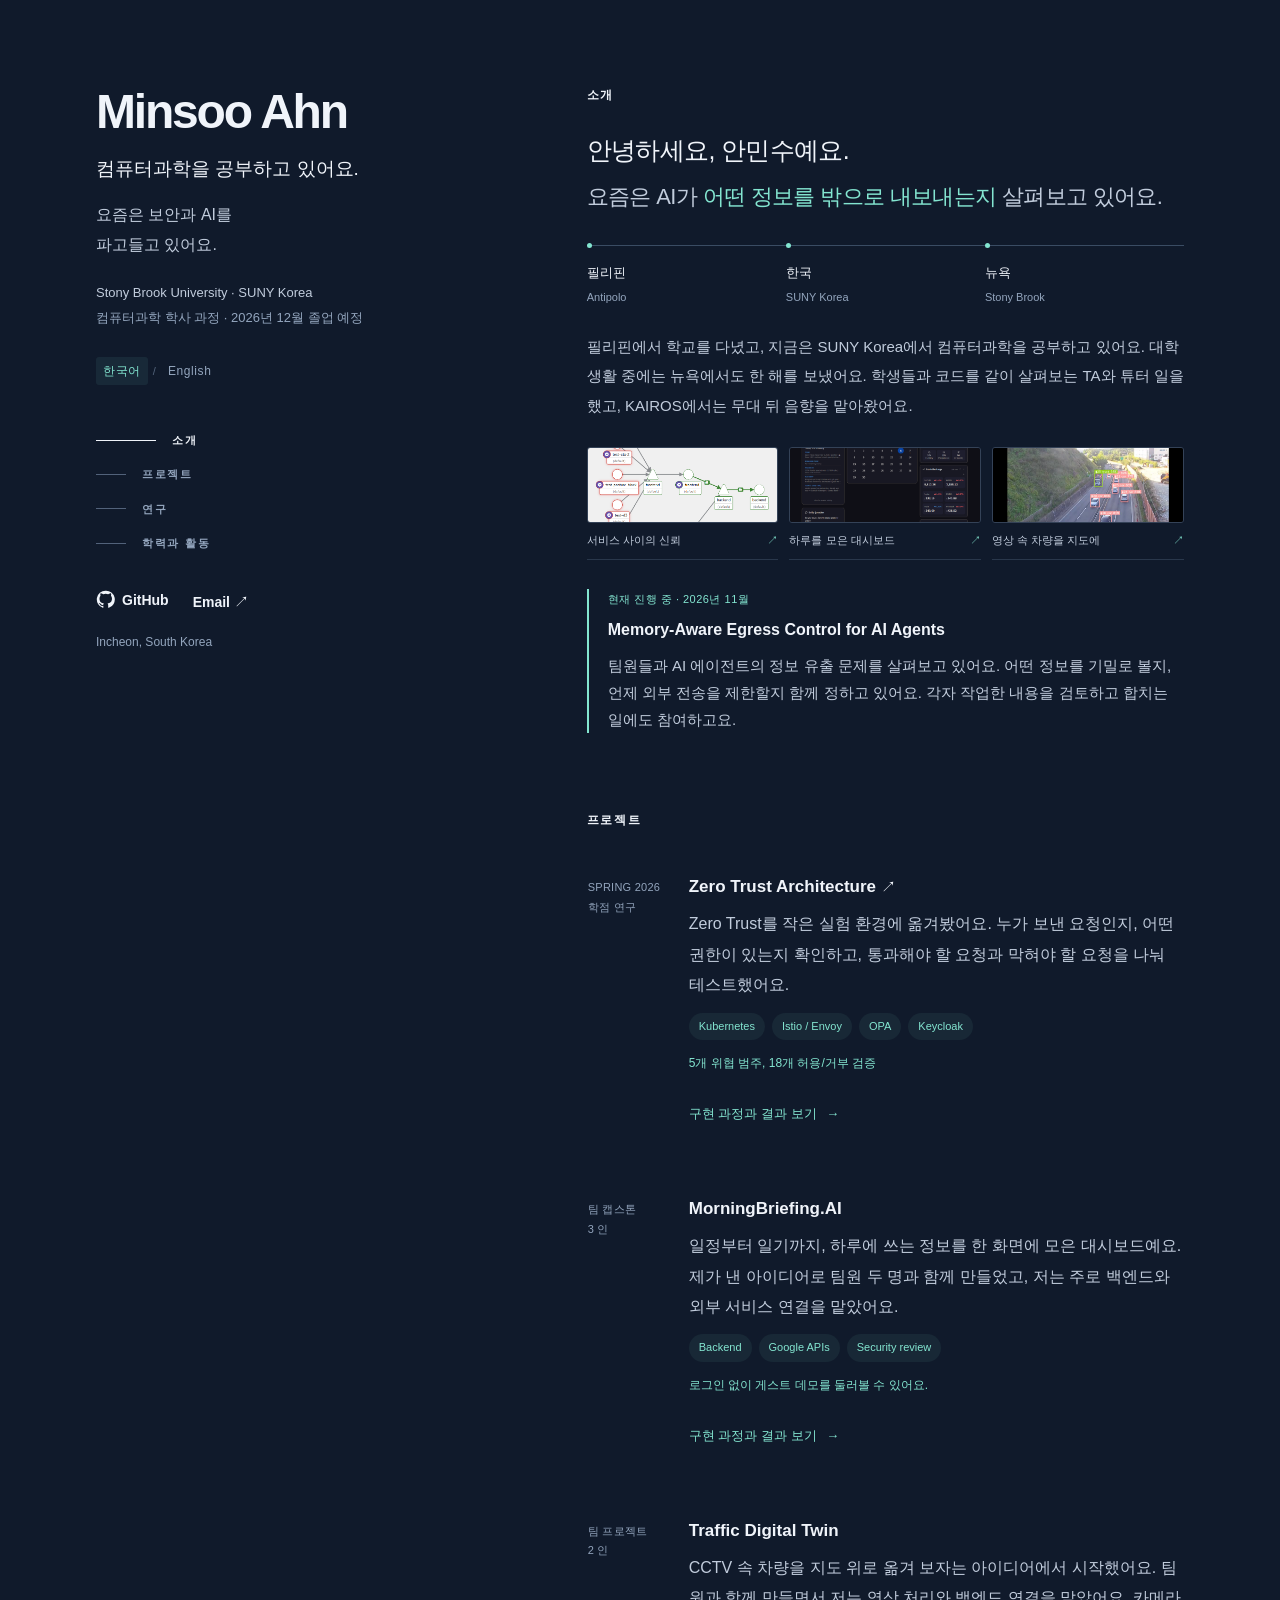
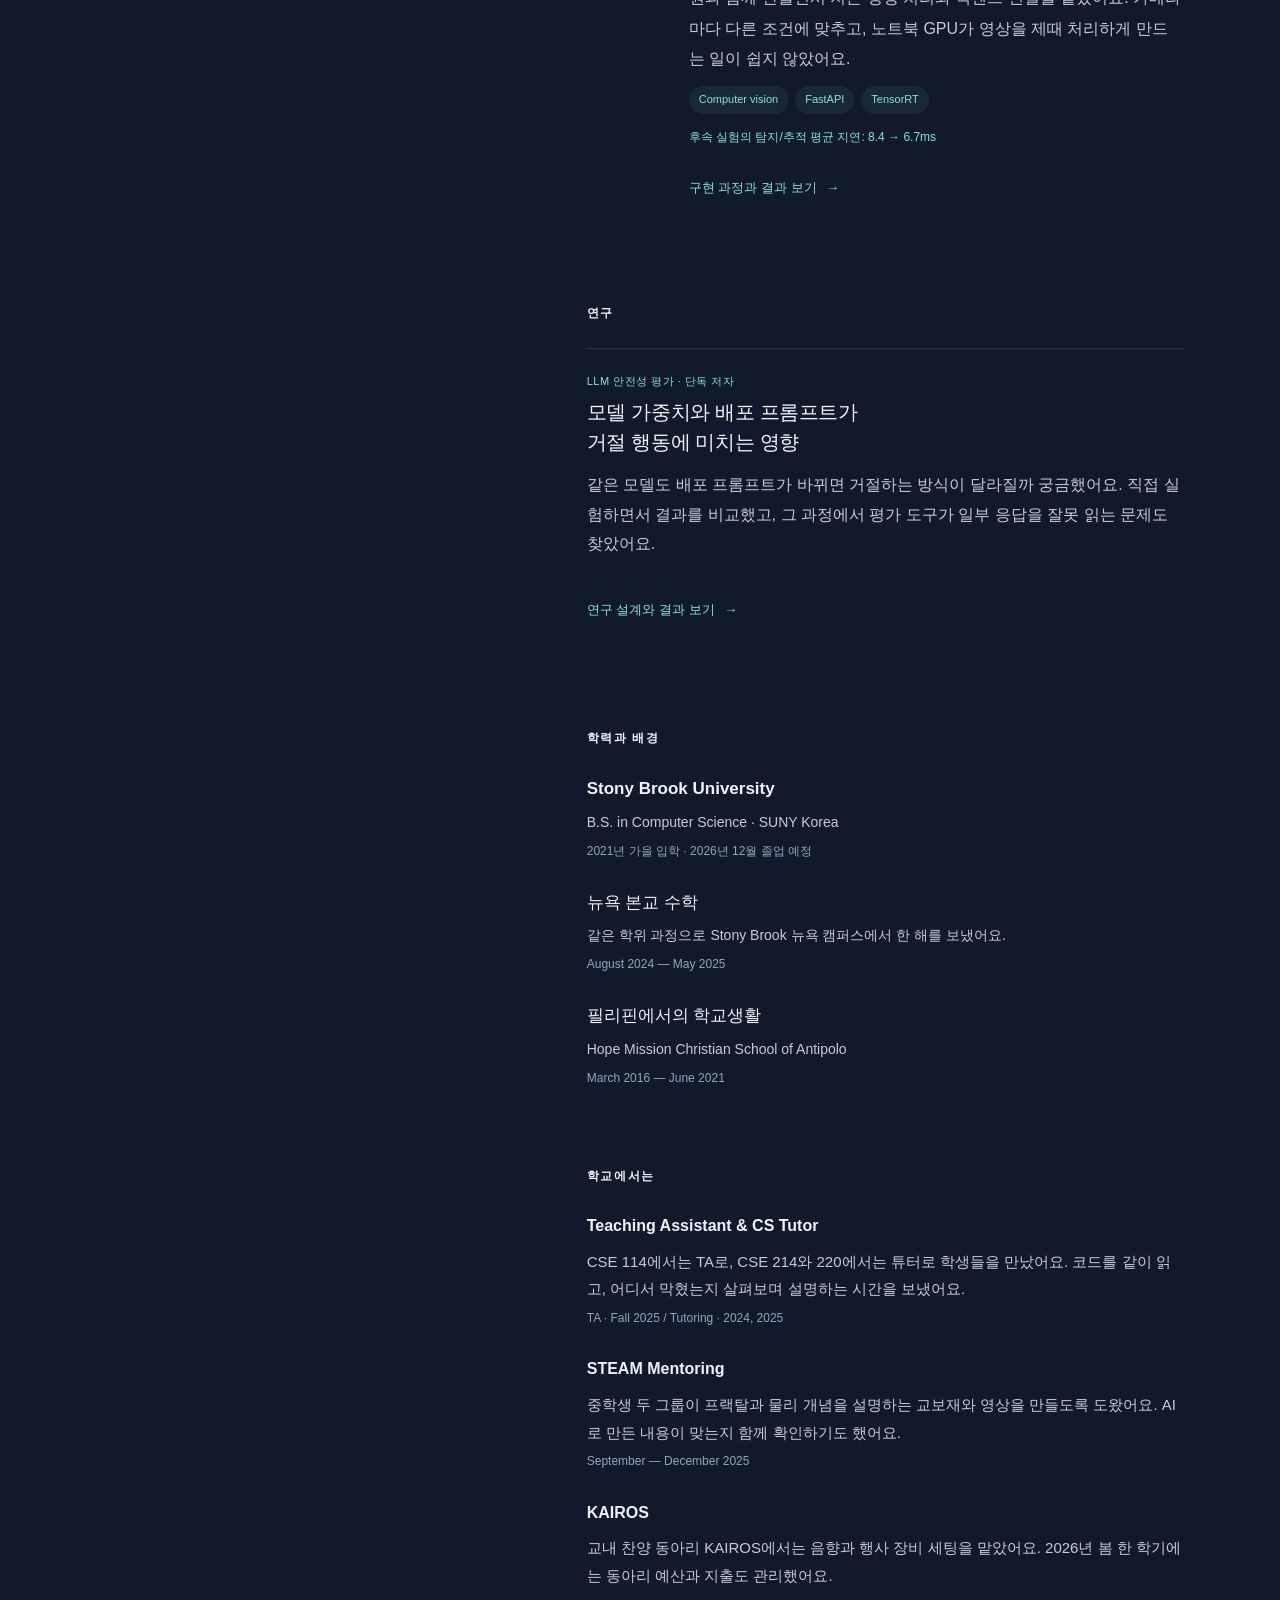
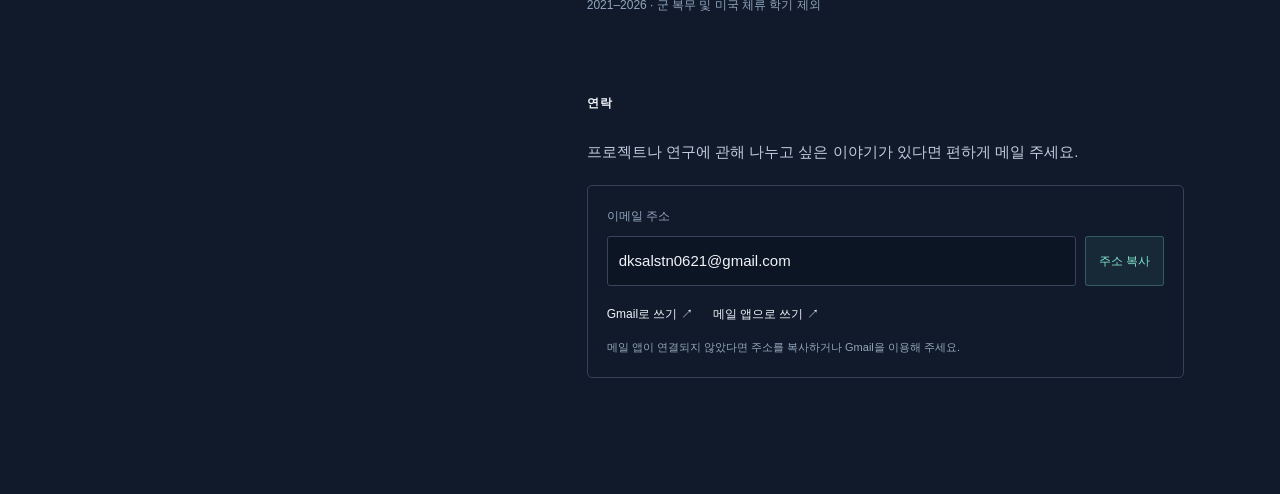
==== commit 52d80273: "Add substantive bilingual project and research case studies" ====
--- a/index.html
+++ b/index.html
@@ -16,6 +16,7 @@
 .intro-opening{font-size:25px;line-height:1.65!important;letter-spacing:-.65px;color:var(--title);margin-bottom:26px!important}.intro-opening>span{display:block;font-size:22px;line-height:1.65;font-weight:400;margin-top:8px;color:var(--text)}.intro-opening strong{color:var(--accent);font-weight:500}.journey{display:grid;grid-template-columns:repeat(3,1fr);padding:0;margin:29px 0 25px;list-style:none}.journey li{position:relative;border-top:1px solid #3a4c63;padding-top:15px}.journey li:before{content:"";position:absolute;top:-3px;left:0;width:5px;height:5px;border-radius:50%;background:var(--accent)}.journey strong{display:block;font-size:13px;font-weight:500}.journey li>span{display:block;font-size:11px;color:var(--muted);margin-top:2px}.intro-personal{font-size:15px;line-height:1.95!important}.work-peeks{display:grid;grid-template-columns:repeat(3,minmax(0,1fr));gap:11px;margin:27px 0 29px}.work-peeks a{display:block;min-width:0;border-bottom:1px solid var(--line);padding-bottom:10px}.work-peeks img{display:block;width:100%;height:76px;object-fit:cover;object-position:center;border:1px solid #344257;border-radius:3px;transition:transform .2s,border-color .2s}.work-peeks a>span{display:flex;justify-content:space-between;gap:4px;font-size:11px;line-height:1.55;margin-top:9px;color:var(--text)}.work-peeks .peek-arrow{color:var(--accent)}.work-peeks a:hover img{transform:translateY(-3px);border-color:var(--accent)}.work-peeks a:hover>span{color:var(--accent)}.email-card{border:1px solid #344257;border-radius:5px;padding:19px}.email-card label{display:block;font-size:12px;color:var(--muted);margin-bottom:9px}.email-copy-row{display:flex;gap:9px}.email-copy-row input{width:100%;min-width:0;color:var(--title);font:inherit;font-size:15px;background:#0c1524;border:1px solid #35455c;border-radius:3px;padding:10px 11px}.email-copy-row input:focus-visible{outline:2px solid var(--accent);outline-offset:2px}.email-copy-row button{flex-shrink:0;border:1px solid #83e5d045;background:#83e5d011;border-radius:3px;color:var(--accent);font-size:12px;font-weight:500;padding:10px 13px}.email-copy-row button:hover{background:#83e5d024}.email-copy-row button:disabled{opacity:.6;cursor:wait}#copy-status{font-size:12px;line-height:1.7;color:var(--accent);margin:8px 0 0}#copy-status:empty{display:none}.compose-links{display:flex;flex-wrap:wrap;gap:20px;margin-top:17px;font-size:12px;color:var(--title)}.email-help{font-size:11px!important;color:var(--muted);line-height:1.8;margin:13px 0 0!important}#contact{scroll-margin-top:38px}@media(max-width:480px){.intro-opening{font-size:23px}.intro-opening>span{font-size:20px}.work-peeks{gap:8px}.work-peeks img{height:65px}.work-peeks a>span{font-size:10px}.email-card{padding:15px}.email-copy-row{flex-direction:column}.email-copy-row button{align-self:flex-start;min-height:44px}.email-copy-row input{font-size:14px}.journey strong{font-size:12px}.journey li>span{font-size:10px}}@media(prefers-reduced-motion:reduce){.work-peeks img{transition:none}.work-peeks a:hover img{transform:none}}
 
 @media(max-width:480px){.profile .lede{display:none}.profile{padding-bottom:18px}nav{margin-top:22px}main{padding-top:10px}}
+.case-link{display:inline-block;margin-top:13px;padding:7px 0;font-size:13px;color:var(--accent);font-weight:500}.case-link:hover{text-decoration:underline;text-underline-offset:5px}.case-link>span:last-child{margin-left:6px}@media(max-width:480px){.case-link{min-height:44px}}
 </style>
 </head>
 <body data-lang="ko">
@@ -45,33 +46,19 @@
 <p class="intro-personal" lang="ko">필리핀에서 학교를 다녔고, 지금은 SUNY Korea에서 컴퓨터과학을 공부하고 있어요. 대학 생활 중에는 뉴욕에서도 한 해를 보냈어요. 학생들과 코드를 같이 살펴보는 TA와 튜터 일을 했고, KAIROS에서는 무대 뒤 음향을 맡아왔어요.</p>
 <p class="intro-personal" lang="en">I went to school in the Philippines and now study computer science at SUNY Korea, with a year spent at Stony Brook in New York. I've helped students work through code as a TA and tutor, and worked behind the scenes on sound for KAIROS.</p>
 <div class="work-peeks" aria-label="Project previews">
-<a href="#project-zta" data-project-preview><img src="assets/zta-topology.png" alt="Kiali service topology preview" width="719" height="632"><span><span lang="ko">서비스 사이의 신뢰</span><span lang="en">Trust between services</span><span class="peek-arrow" aria-hidden="true">↗</span></span></a>
-<a href="#project-morningbriefing" data-project-preview><img src="assets/morningbriefing-demo.png" alt="MorningBriefing guest dashboard preview with sample data" width="1257" height="913"><span><span lang="ko">하루를 모은 대시보드</span><span lang="en">A daily dashboard</span><span class="peek-arrow" aria-hidden="true">↗</span></span></a>
-<a href="#project-digital-twin" data-project-preview><img src="assets/digital-twin-detection.png" alt="Traffic Digital Twin vehicle detection preview" width="713" height="472"><span><span lang="ko">영상 속 차량을 지도에</span><span lang="en">From traffic to a map</span><span class="peek-arrow" aria-hidden="true">↗</span></span></a>
+<a href="projects/zta.html" data-language-link><img src="assets/zta-topology.png" alt="Kiali service topology preview" width="719" height="632"><span><span lang="ko">서비스 사이의 신뢰</span><span lang="en">Trust between services</span><span class="peek-arrow" aria-hidden="true">↗</span></span></a>
+<a href="projects/morningbriefing.html" data-language-link><img src="assets/morningbriefing-demo.png" alt="MorningBriefing guest dashboard preview with sample data" width="1257" height="913"><span><span lang="ko">하루를 모은 대시보드</span><span lang="en">A daily dashboard</span><span class="peek-arrow" aria-hidden="true">↗</span></span></a>
+<a href="projects/digital-twin.html" data-language-link><img src="assets/digital-twin-detection.png" alt="Traffic Digital Twin vehicle detection preview" width="713" height="472"><span><span lang="ko">영상 속 차량을 지도에</span><span lang="en">From traffic to a map</span><span class="peek-arrow" aria-hidden="true">↗</span></span></a>
 </div>
 <div class="current"><div class="eyebrow"><span lang="ko">현재 진행 중 · 2026년 11월</span><span lang="en">CURRENTLY · NOVEMBER 2026</span></div><h3>Memory-Aware Egress Control for AI Agents</h3><p lang="ko">팀원들과 AI 에이전트의 정보 유출 문제를 살펴보고 있어요. 어떤 정보를 기밀로 볼지, 언제 외부 전송을 제한할지 함께 정하고 있어요. 각자 작업한 내용을 검토하고 합치는 일에도 참여하고요.</p><p lang="en">I'm working with a team on information leaks from AI agents. I help decide what counts as confidential and when to limit what an agent can send out. I also review and bring together the team's work.</p></div>
 </section>
 <section id="projects"><h2><span lang="ko">프로젝트</span><span lang="en">Selected projects</span></h2>
-<article class="entry" id="project-zta"><div class="date">SPRING 2026<br> <span lang="ko">학점 연구</span><span lang="en">RESEARCH</span></div><div><h3><a href="https://github.com/MinsooAhn02/ZTA_architecture" target="_blank" rel="noopener noreferrer">Zero Trust Architecture <span class="arrow">↗</span></a></h3><p lang="ko">Zero Trust를 작은 실험 환경에 옮겨봤어요. 누가 보낸 요청인지, 어떤 권한이 있는지 확인하고, 통과해야 할 요청과 막혀야 할 요청을 나눠 테스트했어요.</p><p lang="en">I wanted to see how Zero Trust works with real service requests. I set up identity and access checks between services, then tested which requests got through and which were blocked.</p><div class="tags"><span>Kubernetes</span><span>Istio / Envoy</span><span>OPA</span><span>Keycloak</span></div><p class="takeaway"><span lang="ko">5개 위협 범주, 18개 허용/거부 검증</span><span lang="en">5 scenario categories, 18 allow/deny checks</span></p><details class="project-details"><summary><span class="when-closed"><span lang="ko">자세히 보기</span><span lang="en">More details</span></span><span class="when-open"><span lang="ko">접기</span><span lang="en">Show less</span></span><span class="sr-only">: Zero Trust Architecture</span></summary><div class="details-content"><div class="project-story"><p lang="ko">화이트해커 교육에서 Zero Trust를 처음 접했어요. 개념으로 배운 내용을 직접 확인해 보고 싶어서 교수님께 연구를 제안했어요. Windows의 WSL에 Kubernetes 실험 환경을 만들고 Istio/Envoy, Keycloak, OPA를 연결했어요. 매주 만든 것과 그렇게 정한 이유를 설명하고, 교수님 의견을 받아 다음 실험을 이어갔어요.</p><p lang="ko">처음에는 떠오르는 위협을 넓게 다루려 했는데, 그렇게는 끝내기 어렵겠더라고요. 다섯 범주로 범위를 좁히고, 정상 요청과 거부해야 할 요청을 나눠 테스트 18개를 직접 만들고 실행했어요. 요청마다 예상한 응답이 나오는지, 왜 통과하거나 막혔는지 로그를 보며 확인했어요.</p><p lang="ko">직접 만들어 보니 어디까지 확인할지, 어떤 구성 요소는 믿고 사용할지를 정해야 했어요. '아무것도 믿지 않는다'는 말만으로 구현이 끝나지는 않더라고요. 아래에는 학기 중에 만든 서비스 연결 구조와 테스트 결과를 모아뒀어요.</p><p lang="en">I first came across Zero Trust in a white-hat security course and asked my professor if I could study it through a working system. I set up a Kubernetes sandbox on Windows/WSL and connected Istio/Envoy, Keycloak, and OPA. Each week, I walked through what I'd built and why, then used the feedback to decide what to try next.</p><p lang="en">At first, I tried to cover too many threats at once. I narrowed the project to five categories and wrote 18 tests, including requests that should pass and requests that should be denied. I checked the logs to see why each request got through or was blocked.</p><p lang="en">Once I started building it, I had to decide exactly which components the system would trust and what each check would cover. Below are the service connections and test results from that semester's project.</p></div>
-<dl class="results"><div><dt><span lang="ko">허용·거부 검증</span><span lang="en">allow / deny checks</span></dt><dd>18</dd></div><div><dt><span lang="ko">위협 범주</span><span lang="en">scenario categories</span></dt><dd>5</dd></div></dl>
-<figure class="artifact"><a class="image-link" href="assets/zta-topology.png" target="_blank" rel="noopener noreferrer" aria-label="View the Kiali service map"><img src="assets/zta-topology.png" alt="Kiali service map with frontend, backend, and test-client connections" loading="lazy" width="719" height="632"></a><figcaption><span lang="ko">Kiali에서 확인한 실제 서비스 연결 구조예요. 학기 프로젝트에서 직접 만든 허용·거부 테스트 18개는 모두 예상한 결과가 나왔어요.</span><span lang="en">The service connections in Kiali. In the original course project, all 18 allow/deny checks matched the expected results.</span></figcaption></figure>
-<div class="artifact-links"><a href="https://github.com/MinsooAhn02/ZTA_architecture/blob/7da747f627fc7f0cb1610208877a1344401f2c87/evidence/test-results.txt" target="_blank" rel="noopener noreferrer"><span lang="ko">검증 로그</span><span lang="en">Test log</span> ↗</a></div>
-</div></details></div></article>
-<article class="entry" id="project-morningbriefing"><div class="date"><span lang="ko">팀 캡스톤</span><span lang="en">TEAM CAPSTONE</span><br> 3 <span lang="ko">인</span><span lang="en">PEOPLE</span></div><div><h3>MorningBriefing.AI</h3><p lang="ko">일정부터 일기까지, 하루에 쓰는 정보를 한 화면에 모은 대시보드예요. 제가 낸 아이디어로 팀원 두 명과 함께 만들었고, 저는 주로 백엔드와 외부 서비스 연결을 맡았어요.</p><p lang="en">A dashboard that brings schedules, diary entries, weather, and other daily information into one place. I pitched the idea and built it with two teammates, mainly working on the backend and connecting external services.</p><div class="tags"><span>Backend</span><span>Google APIs</span><span>Security review</span></div><p class="takeaway"><span lang="ko">로그인 없이 게스트 데모를 둘러볼 수 있어요.</span><span lang="en">You can try the guest demo without signing in.</span></p><details class="project-details"><summary><span class="when-closed"><span lang="ko">자세히 보기</span><span lang="en">More details</span></span><span class="when-open"><span lang="ko">접기</span><span lang="en">Show less</span></span><span class="sr-only">: MorningBriefing.AI</span></summary><div class="details-content"><div class="project-story"><p lang="ko">여러 서비스에 흩어진 일상 정보를 한곳에서 보면 어떨까 하는 생각으로 시작했어요. 팀원 두 명과 기능을 나눠 만들면서 Google 로그인과 외부 API, 저장한 정보가 화면까지 잘 이어지도록 연결했어요. 저는 프로젝트의 초기 골격과 백엔드, Google API 연동, Smart Widget을 맡았어요.</p><p lang="ko">API 여러 개를 연결하다 보니 한 부분을 바꿨을 때 다른 곳에서 문제가 생기기도 했어요. 그럴 때는 이미 만든 기능부터 안정시킨 뒤 다음 기능으로 넘어갔어요. 팀원이 만든 부분도 함께 살펴보며 연결이 맞는지, 보안상 놓친 부분은 없는지 확인했고요.</p><p lang="ko">일정과 일기가 쌓이는 서비스라 정보가 어디에 저장되고 전달되는지도 신경 썼어요. 외부 AI API 비밀키는 처음부터 서버 함수에서 처리하게 만들고, Google 로그인 갱신 토큰은 브라우저에 저장하지 않도록 바꿨어요. 학기가 끝난 뒤에는 일기 종단간 암호화도 추가했어요. 아래는 개인 계정 없이 볼 수 있는 실제 게스트 화면이에요.</p><p lang="en">I suggested putting the information we use throughout the day on one screen and built the dashboard with two teammates. That meant getting Google sign-in, external APIs, and saved data to work together, as well as building the individual features. I worked on the initial setup, backend, Google API connections, and Smart Widget.</p><p lang="en">When the APIs didn't work together as expected, I went back and got the existing features working before adding more. I also checked how my teammates' work connected to the rest of the app and looked for security issues.</p><p lang="en">With schedules and diary entries in the app, I also checked where that information was saved and sent. I designed it so server functions handled the secret keys for external AI APIs from the start, and kept Google refresh tokens out of browser storage. After the semester, I added end-to-end encryption for diary entries. The screenshot below shows the guest demo, without opening a personal account.</p></div>
-<figure class="artifact"><a class="image-link" href="assets/morningbriefing-demo.png" target="_blank" rel="noopener noreferrer" aria-label="View the MorningBriefing guest demo screenshot"><img src="assets/morningbriefing-demo.png" alt="MorningBriefing guest demo showing the AI briefing, calendar, weather, stocks, and trends" loading="lazy" width="1257" height="913"></a><figcaption><span lang="ko">배포된 서비스의 실제 게스트 화면이에요. 일정·날씨·주가 등은 둘러보기용 샘플 데이터예요.</span><span lang="en">The app's guest demo. The schedules, weather, and market figures shown here are sample data.</span></figcaption></figure>
-<div class="artifact-links"><a href="https://morningbriefing.dksalstn0621.workers.dev" target="_blank" rel="noopener noreferrer"><span lang="ko">직접 사용해 보기</span><span lang="en">Try the demo</span> ↗</a><a href="https://github.com/MinsooAhn02/CSE_416_3pip" target="_blank" rel="noopener noreferrer">GitHub ↗</a></div>
-</div></details></div></article>
-<article class="entry" id="project-digital-twin"><div class="date"><span lang="ko">팀 프로젝트</span><span lang="en">TEAM PROJECT</span><br> 2 <span lang="ko">인</span><span lang="en">PEOPLE</span></div><div><h3>Traffic Digital Twin</h3><p lang="ko">CCTV 속 차량을 지도 위로 옮겨 보자는 아이디어에서 시작했어요. 팀원과 함께 만들면서 저는 영상 처리와 백엔드 연결을 맡았어요. 카메라마다 다른 조건에 맞추고, 노트북 GPU가 영상을 제때 처리하게 만드는 일이 쉽지 않았어요.</p><p lang="en">This started with an idea to put the vehicles in CCTV footage onto a map. I built it with a teammate, working on video processing and the backend, then on camera differences and inference speed on a laptop GPU.</p><div class="tags"><span>Computer vision</span><span>FastAPI</span><span>TensorRT</span></div><p class="takeaway"><span lang="ko">후속 실험의 탐지/추적 평균 지연: 8.4 → 6.7ms</span><span lang="en">A later benchmark: mean detection/tracking time went from 8.4 to 6.7 ms</span></p><details class="project-details"><summary><span class="when-closed"><span lang="ko">자세히 보기</span><span lang="en">More details</span></span><span class="when-open"><span lang="ko">접기</span><span lang="en">Show less</span></span><span class="sr-only">: Traffic Digital Twin</span></summary><div class="details-content"><div class="project-story"><p lang="ko">CCTV에 차량 탐지 모델을 연결하면 교통 상황을 지도에서 볼 수 있겠다고 생각했어요. 둘 다 컴퓨터 비전이 처음이라 원리를 공부하면서 만드는 방법을 찾아갔어요. 저는 알고리즘과 데이터 준비, OpenCV 영상 처리, FastAPI 연결을 맡았고, 중간 결과를 함께 보며 고쳐나갔어요.</p><p lang="ko">카메라마다 각도와 위치가 다르고 화면이 움직이기도 해서, 한 영상에 맞춘 방식이 다른 영상에서는 잘 맞지 않았어요. 변수를 하나씩 확인하면서 위치와 속도를 추정하는 방식을 다듬었어요. 노트북 GPU가 들어오는 영상을 제때 처리하지 못했을 때는 TensorRT를 써보자고 제안하고 모델을 엔진으로 직접 변환했어요.</p><p lang="ko">후속 실험에서는 같은 조건으로 처리 시간을 비교했어요. 탐지·추적 단계의 평균 지연은 PyTorch CUDA에서 8.4ms, TensorRT FP16에서 6.7ms였어요. 아래에는 측정 조건과 실제 화면, 초기 Showcase 포스터를 모아뒀어요. 화면과 포스터는 벤치마크와 버전·입력 영상이 달라서 각각 따로 표시했어요.</p><p lang="en">We wanted to detect vehicles in CCTV footage and show the traffic on a map. Neither of us had worked with computer vision before, so we learned what we needed as we built it. I worked on the algorithms, data preparation, OpenCV processing, and FastAPI connections. We looked at the results together as we went and adjusted our approach.</p><p lang="en">A method that worked for one video didn't necessarily work for another: the cameras had different angles, positions, and movement. I checked those differences one at a time to improve the position and speed estimates. When the laptop GPU couldn't keep up with the input, I suggested TensorRT and converted the model into an engine.</p><p lang="en">In a later report, I compared processing time under the same conditions. Mean detection/tracking time was 8.4 ms with PyTorch CUDA and 6.7 ms with TensorRT FP16. Below are the test conditions, a screenshot from the app, and our earlier Showcase poster. I've labeled the versions and inputs because they aren't all from the same experiment.</p></div>
-<figure class="artifact"><a class="image-link" href="assets/digital-twin-detection.png" target="_blank" rel="noopener noreferrer" aria-label="View the vehicle detection screenshot"><img src="assets/digital-twin-detection.png" alt="Traffic Digital Twin showing detected vehicles in road-camera footage" loading="lazy" width="713" height="472"></a><figcaption><span lang="ko">보고서에 실린 실제 차량 탐지 화면이에요. 아래 벤치마크를 측정한 영상과는 달라요.</span><span lang="en">A vehicle detection screenshot from the report. It uses a different video from the benchmark below.</span></figcaption></figure>
-<div class="performance"><h4><span lang="ko">탐지·추적 평균 처리 시간</span><span lang="en">Mean detection & tracking time</span></h4><div class="bar-row"><span>PyTorch CUDA</span><div class="bar-track"><div class="bar" style="width:100%"></div></div><strong>8.4 ms</strong></div><div class="bar-row"><span>TensorRT FP16</span><div class="bar-track"><div class="bar fast" style="width:79.7619%"></div></div><strong>6.7 ms</strong></div><p class="conditions"><span lang="ko">YOLO26m · RTX 4070 Laptop 8GB · 야간 ITS 영상 실행당 1,000프레임 · 워밍업 20프레임 제외 · OC-SORT 고정. YOLO+BoxMOT 탐지·추적 단계만 측정한 값이에요. 전체 앱 처리 속도와는 구분해 주세요.</span><span lang="en">YOLO26m, RTX 4070 Laptop 8GB, 1,000 nighttime ITS frames per run, with 20 warmup frames excluded and OC-SORT kept fixed. These times cover the YOLO+BoxMOT stage, not the whole app.</span></p></div>
-<div class="poster-row"><a href="assets/digital-twin-showcase.pdf" target="_blank" rel="noopener noreferrer" aria-label="View the Digital Twin Showcase poster PDF"><img src="assets/digital-twin-poster.png" alt="Spring 2026 Digital Twin poster by Minsoo Ahn and Dahyun Kwon" loading="lazy" width="1132" height="1600"></a><div><a class="small-link" href="assets/digital-twin-showcase.pdf" target="_blank" rel="noopener noreferrer"><span lang="ko">Showcase 포스터 보기</span><span lang="en">View Showcase poster</span> ↗</a><p><span lang="ko">2026년 봄에 발표한 초기 YOLOv8 버전의 포스터예요. 포스터 안의 수치는 위 YOLO26 후속 실험과 버전이 달라요.</span><span lang="en">Our Spring 2026 presentation used the earlier YOLOv8 version. Its figures are separate from the later YOLO26 benchmark above.</span></p></div></div>
-<div class="artifact-links"><a href="https://github.com/MinsooAhn02/DigitalTwin" target="_blank" rel="noopener noreferrer">GitHub ↗</a><a href="https://github.com/MinsooAhn02/DigitalTwin/blob/b2edc1c6c0b178bdbb6f8579c4d9b0982d123a8b/report/report_base.tex#L550-L579" target="_blank" rel="noopener noreferrer"><span lang="ko">측정 조건과 결과</span><span lang="en">Benchmark details</span> ↗</a></div>
-</div></details></div></article>
+<article class="entry" id="project-zta"><div class="date">SPRING 2026<br> <span lang="ko">학점 연구</span><span lang="en">RESEARCH</span></div><div><h3><a href="https://github.com/MinsooAhn02/ZTA_architecture" target="_blank" rel="noopener noreferrer">Zero Trust Architecture <span class="arrow">↗</span></a></h3><p lang="ko">Zero Trust를 작은 실험 환경에 옮겨봤어요. 누가 보낸 요청인지, 어떤 권한이 있는지 확인하고, 통과해야 할 요청과 막혀야 할 요청을 나눠 테스트했어요.</p><p lang="en">I wanted to see how Zero Trust works with real service requests. I set up identity and access checks between services, then tested which requests got through and which were blocked.</p><div class="tags"><span>Kubernetes</span><span>Istio / Envoy</span><span>OPA</span><span>Keycloak</span></div><p class="takeaway"><span lang="ko">5개 위협 범주, 18개 허용/거부 검증</span><span lang="en">5 scenario categories, 18 allow/deny checks</span></p><a class="case-link" data-case-link data-language-link href="projects/zta.html"><span lang="ko">구현 과정과 결과 보기</span><span lang="en">Explore the full project</span> <span aria-hidden="true">→</span></a></div></article>
+<article class="entry" id="project-morningbriefing"><div class="date"><span lang="ko">팀 캡스톤</span><span lang="en">TEAM CAPSTONE</span><br> 3 <span lang="ko">인</span><span lang="en">PEOPLE</span></div><div><h3>MorningBriefing.AI</h3><p lang="ko">일정부터 일기까지, 하루에 쓰는 정보를 한 화면에 모은 대시보드예요. 제가 낸 아이디어로 팀원 두 명과 함께 만들었고, 저는 주로 백엔드와 외부 서비스 연결을 맡았어요.</p><p lang="en">A dashboard that brings schedules, diary entries, weather, and other daily information into one place. I pitched the idea and built it with two teammates, mainly working on the backend and connecting external services.</p><div class="tags"><span>Backend</span><span>Google APIs</span><span>Security review</span></div><p class="takeaway"><span lang="ko">로그인 없이 게스트 데모를 둘러볼 수 있어요.</span><span lang="en">You can try the guest demo without signing in.</span></p><a class="case-link" data-case-link data-language-link href="projects/morningbriefing.html"><span lang="ko">구현 과정과 결과 보기</span><span lang="en">Explore the full project</span> <span aria-hidden="true">→</span></a></div></article>
+<article class="entry" id="project-digital-twin"><div class="date"><span lang="ko">팀 프로젝트</span><span lang="en">TEAM PROJECT</span><br> 2 <span lang="ko">인</span><span lang="en">PEOPLE</span></div><div><h3>Traffic Digital Twin</h3><p lang="ko">CCTV 속 차량을 지도 위로 옮겨 보자는 아이디어에서 시작했어요. 팀원과 함께 만들면서 저는 영상 처리와 백엔드 연결을 맡았어요. 카메라마다 다른 조건에 맞추고, 노트북 GPU가 영상을 제때 처리하게 만드는 일이 쉽지 않았어요.</p><p lang="en">This started with an idea to put the vehicles in CCTV footage onto a map. I built it with a teammate, working on video processing and the backend, then on camera differences and inference speed on a laptop GPU.</p><div class="tags"><span>Computer vision</span><span>FastAPI</span><span>TensorRT</span></div><p class="takeaway"><span lang="ko">후속 실험의 탐지/추적 평균 지연: 8.4 → 6.7ms</span><span lang="en">A later benchmark: mean detection/tracking time went from 8.4 to 6.7 ms</span></p><a class="case-link" data-case-link data-language-link href="projects/digital-twin.html"><span lang="ko">구현 과정과 결과 보기</span><span lang="en">Explore the full project</span> <span aria-hidden="true">→</span></a></div></article>
 </section>
 <section id="research"><h2><span lang="ko">연구</span><span lang="en">Research</span></h2><article class="paper"><div class="eyebrow"><span lang="ko">LLM 안전성 평가 · 단독 저자</span><span lang="en">LLM SAFETY EVALUATION · SOLE AUTHOR</span></div><h3><span lang="ko">모델 가중치와 배포 프롬프트가<br>거절 행동에 미치는 영향</span><span lang="en">The same model, different prompts: what changes in refusal behavior?</span></h3><p lang="ko">같은 모델도 배포 프롬프트가 바뀌면 거절하는 방식이 달라질까 궁금했어요. 직접 실험하면서 결과를 비교했고, 그 과정에서 평가 도구가 일부 응답을 잘못 읽는 문제도 찾았어요.</p><p lang="en">I was curious about how much a model's refusal behavior could change just by changing the prompt. I ran experiments to compare it and found that the evaluation tools were misreading some responses, too.</p>
-<details class="project-details"><summary><span class="when-closed"><span lang="ko">자세히 보기</span><span lang="en">More details</span></span><span class="when-open"><span lang="ko">접기</span><span lang="en">Show less</span></span><span class="sr-only">: LLM safety research</span></summary><div class="details-content"><div class="project-story"><p lang="ko">AI Summer Camp 이후 LLM 보안에 관심이 생겼어요. 떠올린 생각이 실험에서도 맞을지 확인해 보고 싶어서, 익숙하지 않은 개념을 AI의 도움으로 공부하고 Kaggle에서 직접 실험을 돌렸어요. 혼자 풀리지 않는 부분은 교류하던 연구자들에게 물어보며 질문을 구체화했어요.</p><p lang="ko">각 모델의 가중치와 평가 요청은 그대로 두고 배포 프롬프트를 바꿔가며 거절 행동을 비교했어요. 한 조건에서 얻은 모델 평가가 다른 사용 조건에서도 이어지는지 보고 싶었어요. 코드와 분석, 글 정리에는 AI를 활용했고, 무엇을 실험할지와 결과를 어떻게 해석할지는 직접 판단했어요.</p><p lang="ko">예상과 다른 결과를 따라가다 탐지기가 거절 문장 안의 따옴표 차이를 놓친다는 걸 발견했어요. 응답 길이를 보는 규칙도 최대 길이에 도달한 경우와 모델이 스스로 끝낸 경우를 혼동하고 있었어요. 두 기준을 고친 뒤 다시 분석해 주요 결과가 유지되는지 확인했어요. 결론은 실험한 한 모델 계열과 조건 안에서 관찰한 사례로 한정했어요.</p><p lang="en">I became interested in LLM security after an AI Summer Camp and wanted to see whether an idea I had would hold up in an experiment. I used AI to learn the concepts I didn't know yet and ran the experiments myself on Kaggle. When I got stuck, I asked other researchers for advice and worked on making the question more specific.</p><p lang="en">I kept the model weights and evaluation requests the same, then changed the deployment prompt and compared refusal behavior. I wanted to see whether a result from one evaluation condition would hold under another. I used AI for code, analysis, and writing as well, while deciding the experiment's direction and interpreting the results myself.</p><p lang="en">While tracing results that didn't look right, I found that the refusal detector missed a refusal phrase because of its curly apostrophe. A rule for response length also confused hitting the generation limit with the model stopping on its own. I fixed the measurement rules and ran the analysis again to check whether the main findings still held. I kept the conclusions to the one model family and the conditions I tested.</p></div><p class="artifact-note"><span lang="ko">Llama-3.1-8B · 조건별 유해 프롬프트 313개 · 학습 시드 3개. 한 모델 계열에서 실험한 결과예요.</span><span lang="en">I tested Llama-3.1-8B with 313 harmful prompts per condition and three training seeds. The results here are from that one model family.</span></p>
-
-</div></details></article></section>
+<a class="case-link" data-case-link data-language-link href="projects/research.html"><span lang="ko">연구 설계와 결과 보기</span><span lang="en">Read the full study</span> <span aria-hidden="true">→</span></a></article></section>
 <section id="background"><h2><span lang="ko">학력과 배경</span><span lang="en">Education & background</span></h2><div class="school-entry"><h3>Stony Brook University</h3><p>B.S. in Computer Science · SUNY Korea</p><div class="meta"><span lang="ko">2021년 가을 입학 · 2026년 12월 졸업 예정</span><span lang="en">Fall 2021 — Expected December 2026</span></div></div><div class="school-entry"><h3><span lang="ko">뉴욕 본교 수학</span><span lang="en">A year in New York</span></h3><p lang="ko">같은 학위 과정으로 Stony Brook 뉴욕 캠퍼스에서 한 해를 보냈어요.</p><p lang="en">I spent two semesters at Stony Brook's New York campus as part of the same degree.</p><div class="meta">August 2024 — May 2025</div></div><div class="school-entry"><h3><span lang="ko">필리핀에서의 학교생활</span><span lang="en">School in the Philippines</span></h3><p>Hope Mission Christian School of Antipolo</p><div class="meta">March 2016 — June 2021</div></div></section>
 <section id="community"><h2><span lang="ko">학교에서는</span><span lang="en">On campus</span></h2><div class="community-item"><h3>Teaching Assistant & CS Tutor</h3><p lang="ko">CSE 114에서는 TA로, CSE 214와 220에서는 튜터로 학생들을 만났어요. 코드를 같이 읽고, 어디서 막혔는지 살펴보며 설명하는 시간을 보냈어요.</p><p lang="en">As a CSE 114 TA and a CSE 214/220 tutor, I read code with students and helped them work through the parts they were stuck on.</p><div class="meta">TA · Fall 2025 / Tutoring · 2024, 2025</div></div><div class="community-item"><h3>STEAM Mentoring</h3><p lang="ko">중학생 두 그룹이 프랙탈과 물리 개념을 설명하는 교보재와 영상을 만들도록 도왔어요. AI로 만든 내용이 맞는지 함께 확인하기도 했어요.</p><p lang="en">I made teaching materials and videos about fractals and physics with middle-school students. We also checked whether the information we got from AI was right.</p><div class="meta">September — December 2025</div></div><div class="community-item"><h3>KAIROS</h3><p lang="ko">교내 찬양 동아리 KAIROS에서는 음향과 행사 장비 세팅을 맡았어요. 2026년 봄 한 학기에는 동아리 예산과 지출도 관리했어요.</p><p lang="en">At KAIROS, our campus praise and worship club, I've worked on sound and helped set up equipment for events. In Spring 2026, I also looked after the club's budget and expenses.</p><div class="meta"><span lang="ko">2021–2026 · 군 복무 및 미국 체류 학기 제외</span><span lang="en">2021-2026, apart from military service and my time studying in the US</span></div></div></section>
 <section class="contact" id="contact"><h2><span lang="ko">연락</span><span lang="en">Get in touch</span></h2><p lang="ko">프로젝트나 연구에 관해 나누고 싶은 이야기가 있다면 편하게 메일 주세요.</p><p lang="en">Happy to talk about projects or research. Feel free to email me.</p>
@@ -85,6 +72,7 @@
   document.documentElement.lang = language;
   buttons.forEach(button => button.setAttribute('aria-pressed', String(button.dataset.language === language)));
   updateCopyStatus();
+  updateCaseLinks(language);
 }
 buttons.forEach(button => button.addEventListener('click', () => setLanguage(button.dataset.language)));
 const navigation = [...document.querySelectorAll('nav a')];
@@ -98,7 +86,6 @@
 }
 window.addEventListener('scroll', updateNavigation, {passive: true});
 window.addEventListener('resize', updateNavigation);
-document.addEventListener('toggle', updateNavigation, true);
 updateNavigation();
 console.assert(document.querySelectorAll('h1').length === 1, 'One main heading required');
 console.assert(navigation.every(link => document.querySelector(link.hash)), 'Navigation targets must exist');
@@ -130,12 +117,15 @@
     updateCopyStatus();
   }
 });
-document.querySelectorAll('[data-project-preview]').forEach(link => {
-  link.addEventListener('click', () => {
-    const target = document.querySelector(link.hash);
-    if (target) target.querySelector('details').open = true;
+
+function updateCaseLinks(language) {
+  document.querySelectorAll('[data-language-link]').forEach(link => {
+    const url = new URL(link.href);
+    url.searchParams.set('lang', language);
+    link.href = url.href;
   });
-});
+}
+setLanguage(new URL(location.href).searchParams.get('lang') === 'en' ? 'en' : 'ko');
 </script>
 </body></html>
 
